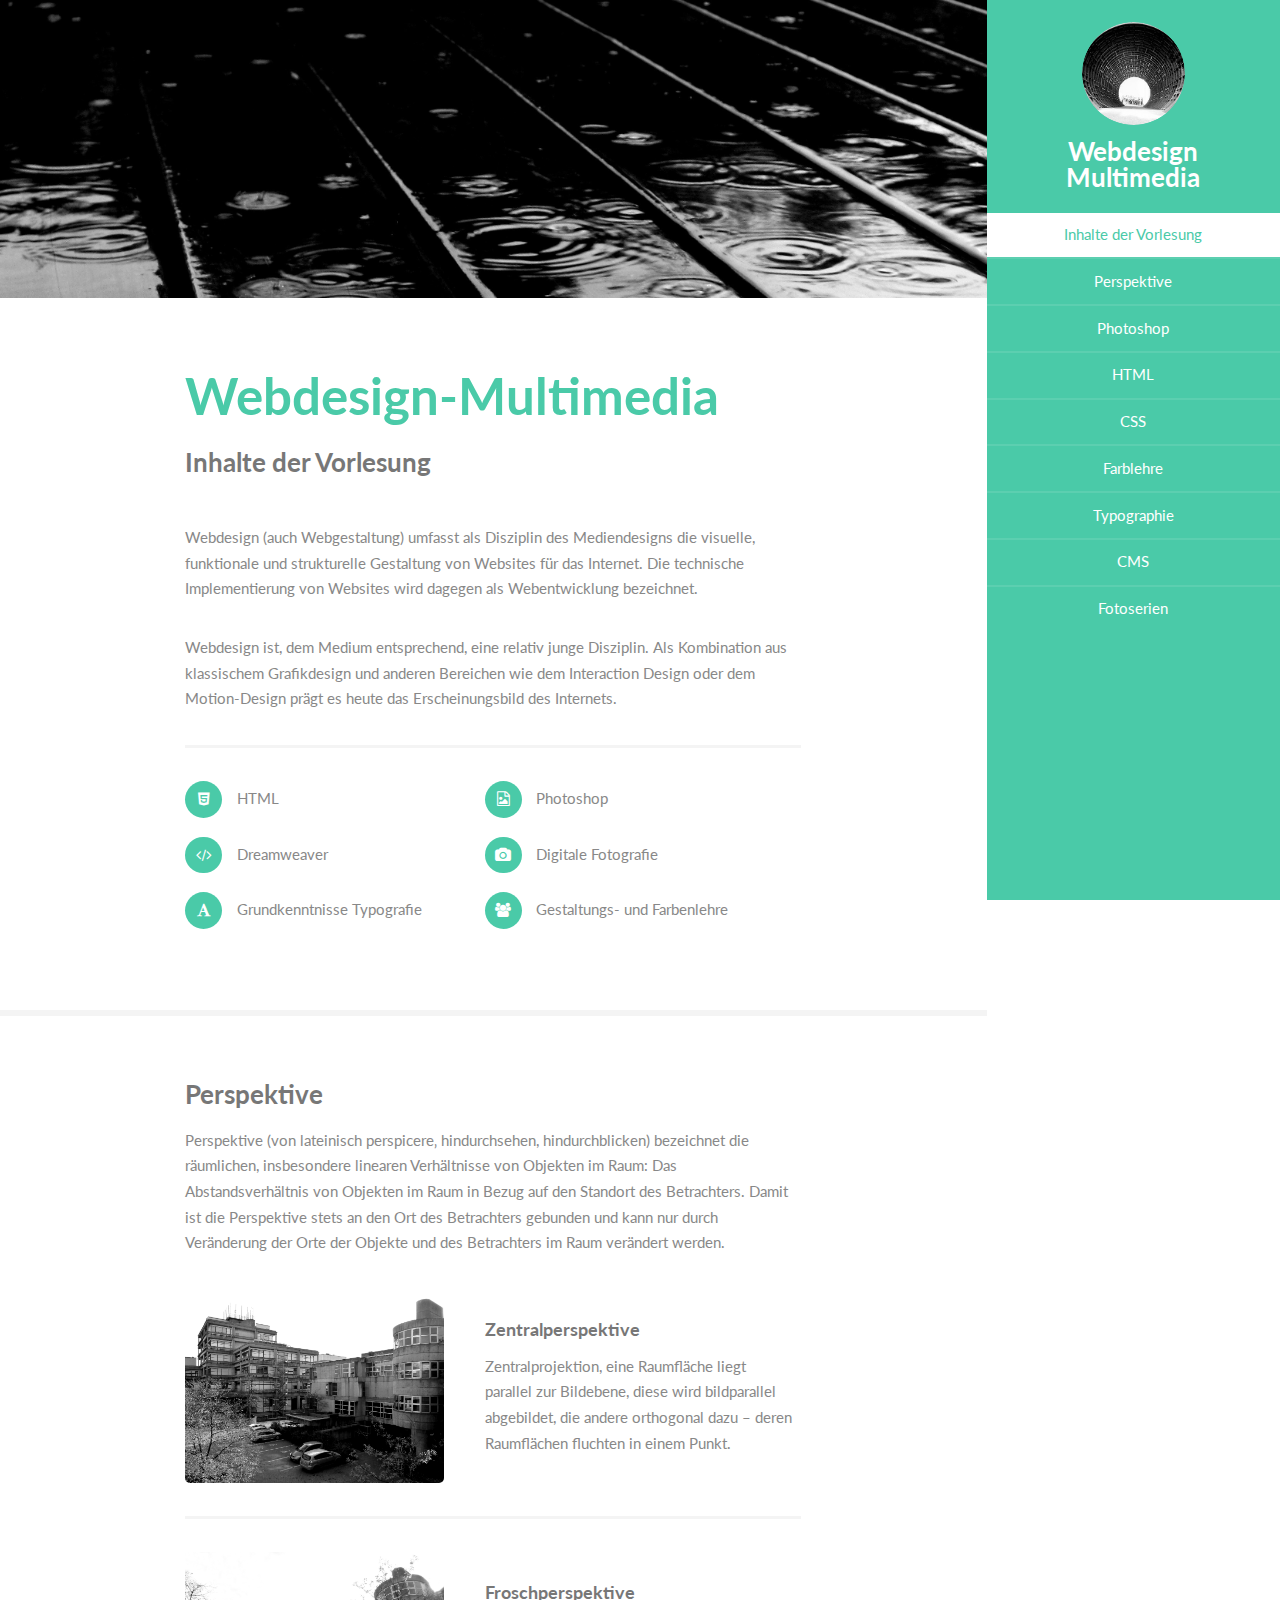
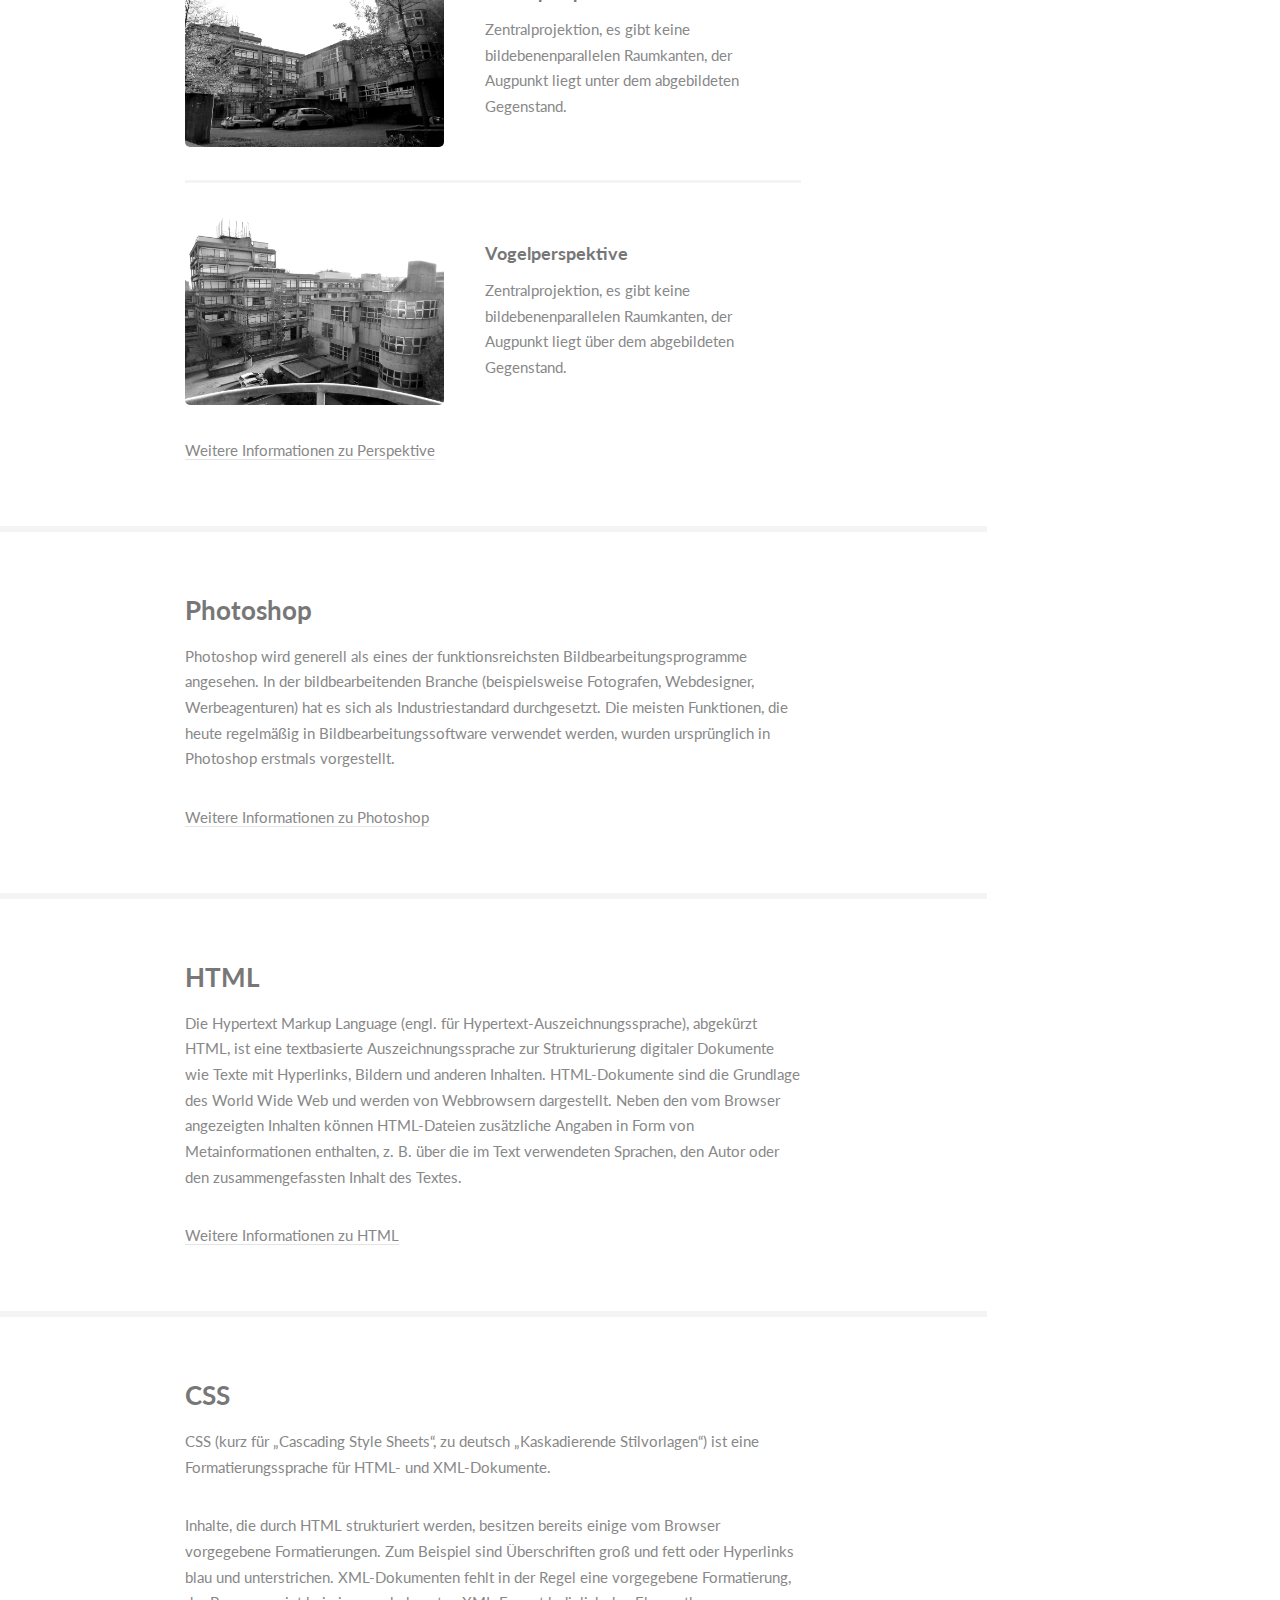
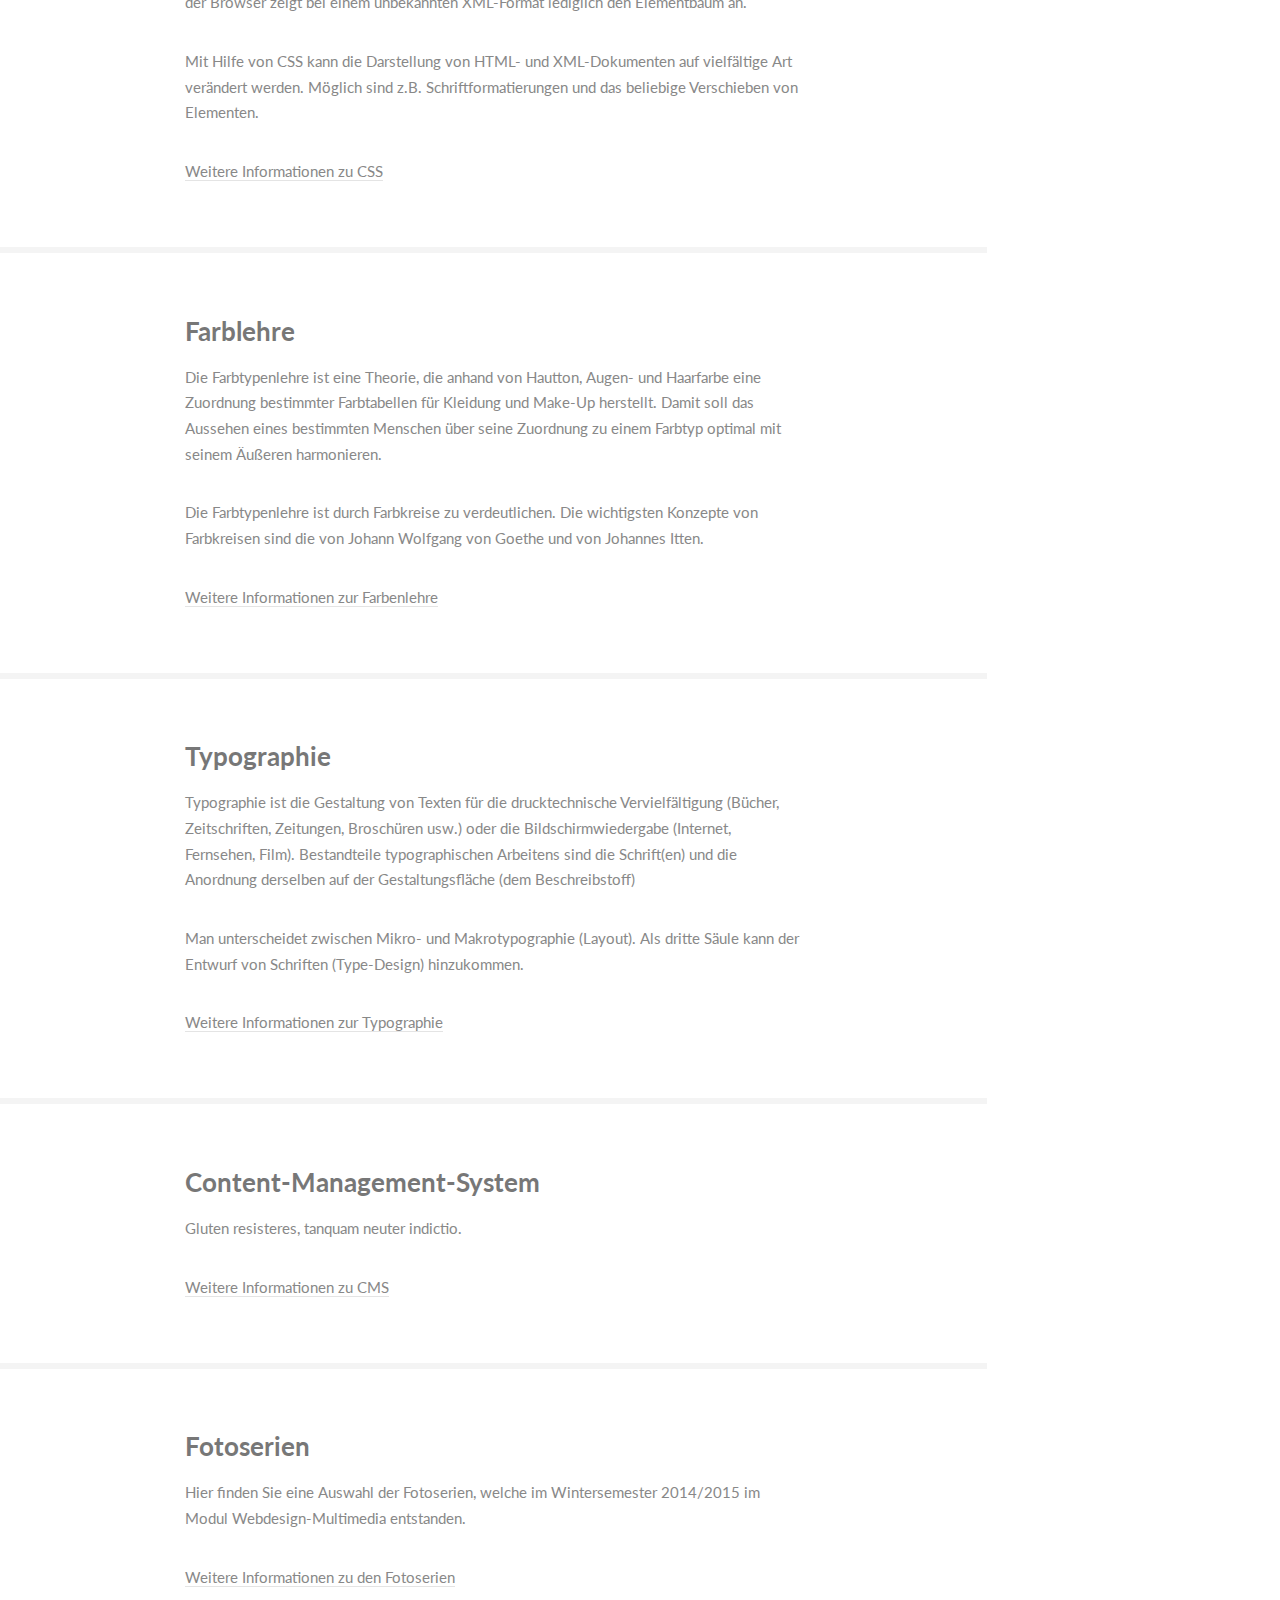
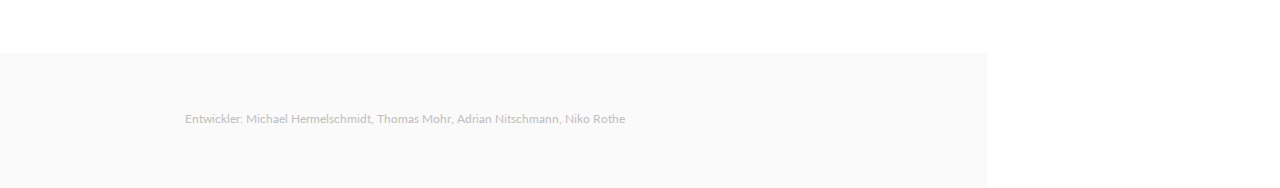
==== index.html @ 90d708e9 "Fixed banner height" ====
<!DOCTYPE HTML>
<html lang="de">
<head>
    <title>Webdesign-Multimedia</title>
    <link rel="shortcut icon" href="images/favicon.ico">

    <meta name="author" content="Thomas Mohr, Michael Hermel, Adrian Nitschmann, Niko Rothe">
    <meta charset="UTF-8">

    <script src="js/jquery-2.1.1.js"></script>
    <script src="js/jquery.poptrox.js"></script>
    <script src="js/jquery.scrollzer.js"></script>
    <script src="js/jquery.scrolly.js"></script>
    <script src="js/skel.js"></script>
    <script src="js/skel-layers.js"></script>
    <script src="js/init.js"></script>
    <script src="js/easteregg.js"></script>
    <script src="js/lightbox.js"></script>

    <noscript>
        <link rel="stylesheet" href="css/skel.css"/>
        <link rel="stylesheet" href="css/style.css"/>
        <link rel="stylesheet" href="css/style-xlarge.css"/>
    </noscript>

</head>

<body onload="">
<div id="wrapper">

    <!-- Header -->
    <section id="header" class="skel-layers-fixed">
        <header>
            <span class="image avatar">
                <img
                        src="images/avatar.jpg"
                        alt="avatar"
                        id="avatar"
                        onDblClick="easterEggMode()"/>
            </span>

            <h1 id="logo"><a href="#">Webdesign Multimedia</a></h1>
        </header>
        <nav id="nav">
            <ul>
                <li><a href="#one" class="active">Inhalte der Vorlesung</a></li>
                <li><a href="#two">Perspektive</a></li>
                <li><a href="#three">Photoshop</a></li>
                <!-- TODO merge HTML and CSS -->
                <li><a href="#four">HTML</a></li>
                <li><a href="#five">CSS</a></li>
                <li><a href="#six">Farblehre</a></li>
                <li><a href="#seven">Typographie</a></li>
                <li><a href="#eight">CMS</a></li>
                <li><a href="#nine">Fotoserien</a></li>
            </ul>
        </nav>
    </section>

    <!-- Main -->
    <div id="main">

        <!-- Inhalte der Vorlesung -->
        <section id="one">
            <div class="container">
                <header class="major">
                    <h2>Webdesign-Multimedia</h2>

                    <p>Inhalte der Vorlesung</p>
                </header>
                <div class="features">
                    <article>
                        <p>Webdesign (auch Webgestaltung) umfasst als Disziplin des Mediendesigns die visuelle,
                            funktionale und strukturelle Gestaltung von Websites für das Internet. Die technische
                            Implementierung von Websites wird dagegen als Webentwicklung bezeichnet. </p>

                        <p>Webdesign ist, dem Medium entsprechend, eine relativ junge Disziplin. Als Kombination aus
                            klassischem Grafikdesign und anderen Bereichen wie dem Interaction Design oder dem
                            Motion-Design prägt es heute das Erscheinungsbild des Internets. </p>
                    </article>
                    <article>
                        <ul class="feature-icons">
                            <li class="fa-html5">HTML</li>
                            <li class="fa-file-image-o">Photoshop</li>
                            <li class="fa-code">Dreamweaver</li>
                            <li class="fa-camera">Digitale Fotografie</li>
                            <li class="fa-font">Grundkenntnisse Typografie</li>
                            <li class="fa-users">Gestaltungs- und Farbenlehre</li>
                        </ul>
                    </article>
                </div>
            </div>
        </section>

        <!-- Perspektive -->
        <section id="two">
            <div class="container">
                <h3>Perspektive</h3>

                <p>Perspektive (von lateinisch perspicere‚ hindurchsehen, hindurchblicken) bezeichnet die räumlichen,
                    insbesondere linearen Verhältnisse von Objekten im Raum: Das Abstandsverhältnis von Objekten im Raum
                    in Bezug auf den Standort des Betrachters. Damit ist die Perspektive stets an den Ort des
                    Betrachters gebunden und kann nur durch Veränderung der Orte der Objekte und des Betrachters im Raum
                    verändert werden.</p>

                <div class="features">
                    <div id="gallery">
                        <article>
                            <a href="images/Perspektive/Zentralperspektive.JPG" class="image">
                                <img
                                        src="images/Perspektive/Zentralperspektive.JPG"
                                        onclick="lightbox()" alt="Zentralperspektive"
                                        title="Zentralperspektive"/>
                            </a>

                            <div class="inner">
                                <h4>Zentralperspektive</h4>

                                <p>Zentralprojektion, eine Raumfläche liegt parallel zur Bildebene, diese wird
                                    bildparallel abgebildet, die andere orthogonal dazu – deren Raumflächen fluchten in
                                    einem Punkt.</p>
                            </div>
                        </article>
                        <article>
                            <a href="images/Perspektive/Froschperspektive.JPG" class="image">
                                <img
                                        src="images/Perspektive/Froschperspektive.JPG"
                                        onclick="lightbox()"
                                        alt="Froschperspektive"
                                        title="Froschperspektive"/>
                            </a>

                            <div class="inner">
                                <h4>Froschperspektive</h4>

                                <p>Zentralprojektion, es gibt keine bildebenenparallelen Raumkanten, der Augpunkt liegt
                                    unter dem abgebildeten Gegenstand.</p>
                            </div>
                        </article>
                        <article>
                            <a href="images/Perspektive/Vogelperspektive.JPG" class="image">
                                <img
                                        src="images/Perspektive/Vogelperspektive.JPG"
                                        onclick="lightbox()"
                                        alt="Vogelperspektive"
                                        title="Vogelperspektive"/>
                            </a>

                            <div class="inner">
                                <h4>Vogelperspektive</h4>

                                <p>Zentralprojektion, es gibt keine bildebenenparallelen Raumkanten, der Augpunkt liegt
                                    über dem abgebildeten Gegenstand.</p>
                            </div>
                        </article>
                    </div>
                    <p><a href="perspektive.html">Weitere Informationen zu Perspektive</a></p>
                </div>
            </div>
        </section>

        <!-- Photoshop -->
        <section id="three">
            <div class="container">
                <div class="features">
                    <h3>Photoshop</h3>

                    <p>Photoshop wird generell als eines der funktionsreichsten Bildbearbeitungsprogramme angesehen. In
                        der bildbearbeitenden Branche (beispielsweise Fotografen, Webdesigner, Werbeagenturen) hat es
                        sich als Industriestandard durchgesetzt. Die meisten Funktionen, die heute regelmäßig in
                        Bildbearbeitungssoftware verwendet werden, wurden ursprünglich in Photoshop erstmals
                        vorgestellt. </p>

                    <p><a href="photoshop.html">Weitere Informationen zu Photoshop</a></p>
                </div>
            </div>
        </section>

        <!-- HTML -->
        <section id="four">
            <div class="container">
                <div class="features">
                    <h3>HTML</h3>

                    <p>Die Hypertext Markup Language (engl. für Hypertext-Auszeichnungssprache), abgekürzt HTML, ist
                        eine textbasierte Auszeichnungssprache zur Strukturierung digitaler Dokumente wie Texte mit
                        Hyperlinks, Bildern und anderen Inhalten. HTML-Dokumente sind die Grundlage des World Wide Web
                        und werden von Webbrowsern dargestellt. Neben den vom Browser angezeigten Inhalten können
                        HTML-Dateien zusätzliche Angaben in Form von Metainformationen enthalten, z. B. über die im Text
                        verwendeten Sprachen, den Autor oder den zusammengefassten Inhalt des Textes.</p>

                    <p><a href="html.html">Weitere Informationen zu HTML</a></p>
                </div>
            </div>
        </section>

        <!-- CSS -->
        <section id="five">
            <div class="container">
                <div class="features">
                    <h3>CSS</h3>

                    <p>CSS (kurz für „Cascading Style Sheets“, zu deutsch „Kaskadierende Stilvorlagen“) ist eine
                        Formatierungssprache für HTML- und XML-Dokumente.</p>

                    <p>Inhalte, die durch HTML strukturiert werden, besitzen bereits einige vom Browser vorgegebene
                        Formatierungen. Zum Beispiel sind Überschriften groß und fett oder Hyperlinks blau und
                        unterstrichen. XML-Dokumenten fehlt in der Regel eine vorgegebene Formatierung, der Browser
                        zeigt bei einem unbekannten XML-Format lediglich den Elementbaum an.</p>

                    <p>Mit Hilfe von CSS kann die Darstellung von HTML- und XML-Dokumenten auf vielfältige Art verändert
                        werden. Möglich sind z.B. Schriftformatierungen und das beliebige Verschieben von Elementen.</p>

                    <p><a href="css.html">Weitere Informationen zu CSS</a></p>
                </div>
            </div>
        </section>

        <!-- Farblehre -->
        <section id="six">
            <div class="container">
                <div class="features">
                    <h3>Farblehre</h3>

                    <p>Die Farbtypenlehre ist eine Theorie, die anhand von Hautton, Augen- und Haarfarbe eine Zuordnung
                        bestimmter Farbtabellen für Kleidung und Make-Up herstellt. Damit soll das Aussehen eines
                        bestimmten Menschen über seine Zuordnung zu einem Farbtyp optimal mit seinem Äußeren
                        harmonieren.</p>

                    <p>Die Farbtypenlehre ist durch Farbkreise zu verdeutlichen. Die wichtigsten Konzepte von
                        Farbkreisen sind die von Johann Wolfgang von Goethe und von Johannes Itten.</p>

                    <p><a href="farblehre.html">Weitere Informationen zur Farbenlehre</a></p>
                </div>
            </div>
        </section>

        <!-- Typographie -->
        <section id="seven">
            <div class="container">
                <div class="features">
                    <h3>Typographie</h3>

                    <p>Typographie ist die Gestaltung von Texten für die drucktechnische Vervielfältigung (Bücher,
                        Zeitschriften, Zeitungen, Broschüren usw.) oder die Bildschirmwiedergabe (Internet, Fernsehen,
                        Film). Bestandteile typographischen Arbeitens sind die Schrift(en) und die Anordnung derselben
                        auf der Gestaltungsfläche (dem Beschreibstoff)</p>

                    <p>Man unterscheidet zwischen Mikro- und Makrotypographie (Layout). Als dritte Säule kann der
                        Entwurf von Schriften (Type-Design) hinzukommen.</p>

                    <p><a href="typographie.html">Weitere Informationen zur Typographie</a></p>
                </div>
            </div>
        </section>

        <!-- CMS -->
        <section id="eight">
            <div class="container">
                <div class="features">
                    <h3>Content-Management-System</h3>

                    <p>Gluten resisteres, tanquam neuter indictio.</p>

                    <p><a href="cms.html">Weitere Informationen zu CMS</a></p>
                </div>
            </div>
        </section>

        <!-- Fotoserien -->
        <section id="nine">
            <div class="container">
                <div class="features">
                    <h3>Fotoserien</h3>

                    <p>Hier finden Sie eine Auswahl der Fotoserien, welche im Wintersemester 2014/2015 im Modul
                        Webdesign-Multimedia entstanden.</p>

                    <p><a href="fotoserien.html">Weitere Informationen zu den Fotoserien</a></p>
                </div>
            </div>
        </section>
    </div>
    
    <script>
        function setBannerHeight() {
            var header_height = $("header").outerHeight();

            $('head').append('<style>' +
            '#one:before{' +
            'height: '+header_height+'px;' +
            '}'+
            '</style>')
        }
        window.onload = setBannerHeight();
        window.onresize = setBannerHeight();
    </script>

    <!-- Footer -->
    <section id="footer">
        <div class="container">
            <ul class="copyright">
                <li>Entwickler: Michael Hermelschmidt, Thomas Mohr, Adrian Nitschmann, Niko Rothe</li>
            </ul>
        </div>
    </section>
</div>
<img id="mouseimage" src="images/EasterEgg/niko1.gif"/>
</body>
</html>
---- css/skel.css ----
/* Resets (http://meyerweb.com/eric/tools/css/reset/ | v2.0 | 20110126 | License: none (public domain)) */

	html,body,div,span,applet,object,iframe,h1,h2,h3,h4,h5,h6,p,blockquote,pre,a,abbr,acronym,address,big,cite,code,del,dfn,em,img,ins,kbd,q,s,samp,small,strike,strong,sub,sup,tt,var,b,u,i,center,dl,dt,dd,ol,ul,li,fieldset,form,label,legend,table,caption,tbody,tfoot,thead,tr,th,td,article,aside,canvas,details,embed,figure,figcaption,footer,header,hgroup,menu,nav,output,ruby,section,summary,time,mark,audio,video{margin:0;padding:0;border:0;font-size:100%;font:inherit;vertical-align:baseline;}article,aside,details,figcaption,figure,footer,header,hgroup,menu,nav,section{display:block;}body{line-height:1;}ol,ul{list-style:none;}blockquote,q{quotes:none;}blockquote:before,blockquote:after,q:before,q:after{content:'';content:none;}table{border-collapse:collapse;border-spacing:0;}body{-webkit-text-size-adjust:none}

/* Box Model */

	*, *:before, *:after {
		-moz-box-sizing: border-box;
		-webkit-box-sizing: border-box;
		box-sizing: border-box;
	}

/* Container */

	body {
		/* min-width: (containers) */
		min-width: 45em;
	}

	.container {
		margin-left: auto;
		margin-right: auto;
		
		/* width: (containers) */
		width: 45em;
	}

	/* Modifiers */

		/* 125% */
			.container.\31 25\25 {
				width: 100%;
				
				/* max-width: (containers * 1.25) */
				max-width: 56.25em;

				/* min-width: (containers) */
				min-width: 45em;
			}

		/* 75% */
			.container.\37 5\25 {
				
				/* width: (containers * 0.75) */
				width: 33.75em;

			}

		/* 50% */
			.container.\35 0\25 {
				
				/* width: (containers * 0.50) */
				width: 22.5em;

			}

		/* 25% */
			.container.\32 5\25 {
				
				/* width: (containers * 0.25) */
				width: 11.25em;

			}

/* Grid */

	.row {
		border-bottom: solid 1px transparent;
	}
	
	.row > * {
		float: left;
	}
	
	.row:after, .row:before {
		content: '';
		display: block;
		clear: both;
		height: 0;
	}
	
	.row.uniform > * > :first-child {
		margin-top: 0;
	}
	
	.row.uniform > * > :last-child {
		margin-bottom: 0;
	}

	/* Gutters */

		/* Normal */
		
			.row > * {
				/* padding: (gutters.horizontal) 0 0 (gutters.vertical) */
				padding: 0 0 0 2em;
			}

			.row {
				/* margin: -(gutters.horizontal) 0 0 -(gutters.vertical) */
				margin: 0 0 0 -2em;
			}
			
			.row.uniform > * {
				/* padding: (gutters.vertical) 0 0 (gutters.vertical) */
				padding: 2em 0 0 2em;
			}

			.row.uniform {
				/* margin: -(gutters.vertical) 0 0 -(gutters.vertical) */
				margin: -2em 0 0 -2em;
			}
			
		/* 200% */
		
			.row.\32 00\25 > * {
				/* padding: (gutters.horizontal) 0 0 (gutters.vertical) */
				padding: 0 0 0 4em;
			}

			.row.\32 00\25 {
				/* margin: -(gutters.horizontal) 0 0 -(gutters.vertical) */
				margin: 0 0 0 -4em;
			}

			.row.uniform.\32 00\25 > * {
				/* padding: (gutters.vertical) 0 0 (gutters.vertical) */
				padding: 4em 0 0 4em;
			}

			.row.uniform.\32 00\25 {
				/* margin: -(gutters.vertical) 0 0 -(gutters.vertical) */
				margin: -4em 0 0 -4em;
			}

		/* 150% */
		
			.row.\31 50\25 > * {
				/* padding: (gutters.horizontal) 0 0 (gutters.vertical) */
				padding: 0 0 0 1.5em;
			}

			.row.\31 50\25 {
				/* margin: -(gutters.horizontal) 0 0 -(gutters.vertical) */
				margin: 0 0 0 -1.5em;
			}

			.row.uniform.\31 50\25 > * {
				/* padding: (gutters.vertical) 0 0 (gutters.vertical) */
				padding: 1.5em 0 0 1.5em;
			}

			.row.uniform.\31 50\25 {
				/* margin: -(gutters.vertical) 0 0 -(gutters.vertical) */
				margin: -1.5em 0 0 -1.5em;
			}

		/* 50% */
		
			.row.\35 0\25 > * {
				/* padding: (gutters.horizontal) 0 0 (gutters.vertical) */
				padding: 0 0 0 1em;
			}

			.row.\35 0\25 {
				/* margin: -(gutters.horizontal) 0 0 -(gutters.vertical) */
				margin: 0 0 0 -1em;
			}

			.row.uniform.\35 0\25 > * {
				/* padding: (gutters.vertical) 0 0 (gutters.vertical) */
				padding: 1em 0 0 1em;
			}

			.row.uniform.\35 0\25 {
				/* margin: -(gutters.vertical) 0 0 -(gutters.vertical) */
				margin: -1em 0 0 -1em;
			}

		/* 25% */
		
			.row.\32 5\25 > * {
				/* padding: (gutters.horizontal) 0 0 (gutters.vertical) */
				padding: 0 0 0 0.5em;
			}

			.row.\32 5\25 {
				/* margin: -(gutters.horizontal) 0 0 -(gutters.vertical) */
				margin: 0 0 0 -0.5em;
			}

			.row.uniform.\32 5\25 > * {
				/* padding: (gutters.vertical) 0 0 (gutters.vertical) */
				padding: 0.5em 0 0 0.5em;
			}

			.row.uniform.\32 5\25 {
				/* margin: -(gutters.vertical) 0 0 -(gutters.vertical) */
				margin: -0.5em 0 0 -0.5em;
			}

		/* 0% */
		
			.row.\30 \25 > * {
				/* padding: (gutters.horizontal) 0 0 (gutters.vertical) */
				padding: 0;
			}

			.row.\30 \25 {
				/* margin: -(gutters.horizontal) 0 0 -(gutters.vertical) */
				margin: 0;
			}

	/* Cells */

		.\31 2u, .\31 2u\24, .\31 2u\28 1\29, .\31 2u\24\28 1\29 { width: 100%; clear: none; }
		.\31 1u, .\31 1u\24, .\31 1u\28 1\29, .\31 1u\24\28 1\29 { width: 91.6666666667%; clear: none; }
		.\31 0u, .\31 0u\24, .\31 0u\28 1\29, .\31 0u\24\28 1\29 { width: 83.3333333333%; clear: none; }
		.\39 u, .\39 u\24, .\39 u\28 1\29, .\39 u\24\28 1\29 { width: 75%; clear: none; }
		.\38 u, .\38 u\24, .\38 u\28 1\29, .\38 u\24\28 1\29 { width: 66.6666666667%; clear: none; }
		.\37 u, .\37 u\24, .\37 u\28 1\29, .\37 u\24\28 1\29 { width: 58.3333333333%; clear: none; }
		.\36 u, .\36 u\24, .\36 u\28 1\29, .\36 u\24\28 1\29 { width: 50%; clear: none; }
		.\35 u, .\35 u\24, .\35 u\28 1\29, .\35 u\24\28 1\29 { width: 41.6666666667%; clear: none; }
		.\34 u, .\34 u\24, .\34 u\28 1\29, .\34 u\24\28 1\29 { width: 33.3333333333%; clear: none; }
		.\33 u, .\33 u\24, .\33 u\28 1\29, .\33 u\24\28 1\29 { width: 25%; clear: none; }
		.\32 u, .\32 u\24, .\32 u\28 1\29, .\32 u\24\28 1\29 { width: 16.6666666667%; clear: none; }
		.\31 u, .\31 u\24, .\31 u\28 1\29, .\31 u\24\28 1\29 { width: 8.3333333333%; clear: none; }

		.\31 2u\24 + *, .\31 2u\24\28 1\29 + *,
		.\31 1u\24 + *, .\31 1u\24\28 1\29 + *,
		.\31 0u\24 + *, .\31 0u\24\28 1\29 + *,
		.\39 u\24 + *, .\39 u\24\28 1\29 + *,
		.\38 u\24 + *, .\38 u\24\28 1\29 + *,
		.\37 u\24 + *, .\37 u\24\28 1\29 + *,
		.\36 u\24 + *, .\36 u\24\28 1\29 + *,
		.\35 u\24 + *, .\35 u\24\28 1\29 + *,
		.\34 u\24 + *, .\34 u\24\28 1\29 + *,
		.\33 u\24 + *, .\33 u\24\28 1\29 + *,
		.\32 u\24 + *, .\32 u\24\28 1\29 + *,
		.\31 u\24  + *,  .\31 u\24\28 1\29 + * {
			clear: left;
		}
			
		.\-11u { margin-left: 91.6666666667% }
		.\-10u { margin-left: 83.3333333333% }
		.\-9u { margin-left: 75% }
		.\-8u { margin-left: 66.6666666667% }
		.\-7u { margin-left: 58.3333333333% }
		.\-6u { margin-left: 50% }
		.\-5u { margin-left: 41.6666666667% }
		.\-4u { margin-left: 33.3333333333% }
		.\-3u { margin-left: 25% }
		.\-2u { margin-left: 16.6666666667% }
		.\-1u { margin-left: 8.3333333333% }
---- css/style.css ----
@charset "UTF-8";
@import url(font-awesome.min.css);
@import url("http://fonts.googleapis.com/css?family=Lato:400,400italic,700,700italic|Source+Code+Pro:400");

/*
	Read Only by HTML5 UP
	html5up.net | @n33co
	Free for personal and commercial use under the CCA 3.0 license (html5up.net/license)
*/

/* Basic */

body {
    background: #fff;
}

body, input, select, textarea {
    color: #888;
    font-family: "Lato", sans-serif;
    font-size: 15pt;
    font-weight: 400;
    line-height: 1.75em;
}

a {
    -moz-transition: color 0.2s ease-in-out, border-color 0.2s ease-in-out;
    -webkit-transition: color 0.2s ease-in-out, border-color 0.2s ease-in-out;
    -o-transition: color 0.2s ease-in-out, border-color 0.2s ease-in-out;
    -ms-transition: color 0.2s ease-in-out, border-color 0.2s ease-in-out;
    transition: color 0.2s ease-in-out, border-color 0.2s ease-in-out;
    border-bottom: solid 1px #e4e4e4;
    color: inherit;
    text-decoration: none;
}

a:hover {
    border-bottom-color: transparent;
    color: #4acaa8 !important;
}

strong, b {
    color: #777;
    font-weight: 700;
}

em, i {
    font-style: italic;
}

p {
    margin: 0 0 2.25em 0;
}

h1, h2, h3, h4, h5, h6 {
    color: #777;
    font-weight: 700;
    line-height: 1em;
    margin: 0 0 0.5625em 0;
}

h1 a, h2 a, h3 a, h4 a, h5 a, h6 a {
    border: 0;
    color: inherit;
    text-decoration: none;
}

h2 {
    font-size: 2em;
    line-height: 1.5em;
}

h3 {
    font-size: 1.75em;
    line-height: 1.5em;
}

h4 {
    font-size: 1.25em;
    line-height: 1.5em;
}

h5 {
    font-size: 0.9em;
    line-height: 1.5em;
}

h6 {
    font-size: 0.7em;
    line-height: 1.5em;
}

sub {
    font-size: 0.8em;
    position: relative;
    top: 0.5em;
}

sup {
    font-size: 0.8em;
    position: relative;
    top: -0.5em;
}

hr {
    border: 0;
    border-bottom: solid 2px #f4f4f4;
    margin: 2.25em 0;
}

hr.major {
    margin: 3.375em 0;
}

blockquote {
    border-left: solid 8px #e4e4e4;
    font-style: italic;
    margin: 0 0 2.25em 0;
    padding: 0.5em 0 0.5em 2em;
}

code {
    background: #555;
    border-radius: 5px;
    color: #fff;
    font-family: "Source Code Pro", monospace;
    font-size: 0.9em;
    margin: 0 0.25em;
    padding: 0.25em 0.65em;
}

pre {
    font-family: "Source Code Pro", monospace;
    font-size: 0.9em;
    margin: 0 0 2.25em 0;
}

pre code {
    -webkit-overflow-scrolling: touch;
    display: block;
    line-height: 1.5em;
    overflow-x: auto;
    padding: 1em 1.5em;
}

.align-left {
    text-align: left;
}

.align-center {
    text-align: center;
}

.align-right {
    text-align: right;
}

/* Section/Article */

section.special, article.special {
    text-align: center;
}

header p {
    color: #aaa;
    position: relative;
    margin: 0 0 1.6875em 0;
}

header h2 + p {
    font-size: 1.25em;
    margin-top: -0.5em;
    line-height: 1.5em;
}

header h3 + p {
    font-size: 1.1em;
    margin-top: -0.35em;
    line-height: 1.5em;
}

header h4 + p,
header h5 + p,
header h6 + p {
    font-size: 0.9em;
    margin-top: -0.25em;
    line-height: 1.5em;
}

header.major h2 {
    color: #4acaa8;
    font-size: 3.5em;
}

header.major h2 + p {
    color: #777;
    font-size: 1.75em;
    font-weight: 700;
    margin-top: -0.75em;
}

/* TODO delete? */
/* Form */

form {
    margin: 0 0 2.25em 0;
}

label {
    color: #777;
    display: block;
    font-size: 0.9em;
    font-weight: 700;
    margin: 0 0 1.125em 0;
}

input::-moz-focus-inner {
    border: 0;
    padding: 0;
}

input[type="text"],
input[type="password"],
input[type="email"],
select,
textarea {
    -moz-appearance: none;
    -webkit-appearance: none;
    -o-appearance: none;
    -ms-appearance: none;
    appearance: none;
    border-radius: 5px;
    color: inherit;
    display: block;
    outline: 0;
    padding: 0 1em;
    text-decoration: none;
    width: 100%;
}

input[type="text"]:invalid,
input[type="password"]:invalid,
input[type="email"]:invalid,
select:invalid,
textarea:invalid {
    box-shadow: none;
}

input[type="text"]:focus,
input[type="password"]:focus,
input[type="email"]:focus,
select:focus,
textarea:focus {
    border-color: #4acaa8;
}

.select-wrapper {
    text-decoration: none;
    display: block;
    position: relative;
}

.select-wrapper:before {
    content: '\f078';
    -moz-osx-font-smoothing: grayscale;
    -webkit-font-smoothing: antialiased;
    font-family: FontAwesome, sans-serif;
    font-style: normal;
    font-weight: normal;
    text-transform: none !important;
}

.select-wrapper:before {
    color: #e4e4e4;
    display: block;
    height: 2.75em;
    line-height: 2.75em;
    pointer-events: none;
    position: absolute;
    right: 0;
    text-align: center;
    top: 0;
    width: 2.75em;
}

.select-wrapper select::-ms-expand {
    display: none;
}

input[type="text"],
input[type="password"],
input[type="email"],
select {
    height: 2.75em;
}

textarea {
    padding: 0.75em 1em;
}

input[type="checkbox"],
input[type="radio"] {
    -moz-appearance: none;
    -webkit-appearance: none;
    -o-appearance: none;
    -ms-appearance: none;
    appearance: none;
    display: block;
    float: left;
    margin-right: -2em;
    opacity: 0;
    width: 1em;
    z-index: -1;
}

input[type="checkbox"] + label,
input[type="radio"] + label {
    text-decoration: none;
    color: #888;
    cursor: pointer;
    display: inline-block;
    font-size: 1em;
    font-weight: 400;
    padding-left: 2.4em;
    padding-right: 0.75em;
    position: relative;
}

input[type="checkbox"] + label:before,
input[type="radio"] + label:before {
    -moz-osx-font-smoothing: grayscale;
    -webkit-font-smoothing: antialiased;
    font-family: FontAwesome, sans-serif;
    font-style: normal;
    font-weight: normal;
    text-transform: none !important;
}

input[type="checkbox"] + label:before,
input[type="radio"] + label:before {
    background: #fafafa;
    border-radius: 5px;
    border: solid 2px #e4e4e4;
    content: '';
    display: inline-block;
    height: 1.65em;
    left: 0;
    line-height: 1.58125em;
    position: absolute;
    text-align: center;
    top: 0;
    width: 1.65em;
}

input[type="checkbox"]:checked + label:before,
input[type="radio"]:checked + label:before {
    background: #989898;
    border-color: #989898;
    color: #ffffff;
    content: '\f00c';
}

input[type="checkbox"]:focus + label:before,
input[type="radio"]:focus + label:before {
    border-color: #4acaa8;
}

input[type="checkbox"] + label:before {
    border-radius: 5px;
}

input[type="radio"] + label:before {
    border-radius: 100%;
}

::-webkit-input-placeholder {
    color: #aaa !important;
    font-style: italic;
    opacity: 1.0;
}

:-moz-placeholder {
    color: #aaa !important;
    font-style: italic;
    opacity: 1.0;
}

::-moz-placeholder {
    color: #aaa !important;
    font-style: italic;
    opacity: 1.0;
}

:-ms-input-placeholder {
    color: #aaa !important;
    font-style: italic;
    opacity: 1.0;
}

.formerize-placeholder {
    color: #aaa !important;
    font-style: italic;
    opacity: 1.0;
}

/* Box */

.box {
    border-radius: 5px;
    border: solid 2px #e4e4e4;
    margin-bottom: 2.25em;
    padding: 1.5em;
}

.box > :last-child,
.box > :last-child > :last-child,
.box > :last-child > :last-child > :last-child {
    margin-bottom: 0;
}

.box.alt {
    border: 0;
    border-radius: 0;
    padding: 0;
}

/* Icon */

.icon {
    text-decoration: none;
    border-bottom: none;
    position: relative;
}

.icon:before {
    -moz-osx-font-smoothing: grayscale;
    -webkit-font-smoothing: antialiased;
    font-family: FontAwesome, sans-serif;
    font-style: normal;
    font-weight: normal;
    text-transform: none !important;
}

.icon > .label {
    display: none;
}

/* Image */

.image {
    border-radius: 5px;
    border: 0;
    display: inline-block;
    position: relative;
}

.image img {
    border-radius: 5px;
    display: block;
}

.image.left {
    float: left;
    margin: 0 2.5em 2em 0;
    top: 0.25em;
}

.image.right {
    float: right;
    margin: 0 0 2em 2.5em;
    top: 0.25em;
}

.image.fit {
    display: block;
    margin: 0 0 2.25em 0;
    width: 100%;
}

.image.fit img {
    display: block;
    width: 100%;
}

.image.avatar {
    border-radius: 100%;
    overflow: hidden;
}

.image.avatar img {
    border-radius: 100%;
    display: block;
    width: 100%;
}

#mouseimage {
    position: absolute;
    display: none;
    z-index: 10;
}

/* List */

ol {
    list-style: decimal;
    margin: 0 0 2.25em 0;
    padding-left: 1.25em;
}

ol li {
    padding-left: 0.25em;
}

ul {
    list-style: disc;
    margin: 0 0 2.25em 0;
    padding-left: 1em;
}

ul li {
    padding-left: 0.5em;
}

ul.alt {
    list-style: none;
    padding-left: 0;
}

ul.alt li {
    border-top: solid 2px #f4f4f4;
    padding: 0.5em 0;
}

ul.alt li:first-child {
    border-top: 0;
    padding-top: 0;
}

ul.feature-icons {
    list-style: none;
    padding-left: 0;
}

ul.feature-icons li {
    text-decoration: none;
    display: inline-block;
    margin: 0 0 1.6875em 0;
    padding: 0.35em 0 0 3.5em;
    position: relative;
    width: 48%;
}

ul.feature-icons li:before {
    -moz-osx-font-smoothing: grayscale;
    -webkit-font-smoothing: antialiased;
    font-family: FontAwesome, sans-serif;
    font-style: normal;
    font-weight: normal;
    text-transform: none !important;
}

ul.feature-icons li:before {
    background: #4acaa8;
    border-radius: 100%;
    color: #ffffff;
    display: block;
    height: 2.5em;
    left: 0;
    line-height: 2.5em;
    position: absolute;
    text-align: center;
    top: 0;
    width: 2.5em;
}

ul.icons {
    cursor: default;
    list-style: none;
    padding-left: 0;
}

ul.icons li {
    display: inline-block;
    padding: 0 1em 0 0;
}

ul.icons li:last-child {
    padding-right: 0 !important;
}

ul.icons li .icon:before {
    font-size: 1.25em;
}

ul.actions {
    cursor: default;
    list-style: none;
    padding-left: 0;
}

ul.actions li {
    display: inline-block;
    padding: 0 1.125em 0 0;
    vertical-align: middle;
}

ul.actions li:last-child {
    padding-right: 0;
}

ul.actions.small li {
    padding: 0 0.5625em 0 0;
}

ul.actions.vertical li {
    display: block;
    padding: 1.125em 0 0 0;
}

ul.actions.vertical li:first-child {
    padding-top: 0;
}

ul.actions.vertical li > * {
    margin-bottom: 0;
}

ul.actions.vertical.small li {
    padding: 0.5625em 0 0 0;
}

ul.actions.vertical.small li:first-child {
    padding-top: 0;
}

ul.actions.fit {
    display: table;
    margin-left: -1.125em;
    padding: 0;
    table-layout: fixed;
    width: calc(100% + 1.125em);
}

ul.actions.fit li {
    display: table-cell;
    padding: 0 0 0 1.125em;
}

ul.actions.fit li > * {
    margin-bottom: 0;
}

ul.actions.fit.small {
    margin-left: -0.5625em;
    width: calc(100% + 0.5625em);
}

ul.actions.fit.small li {
    padding: 0 0 0 0.5625em;
}

dl {
    margin: 0 0 2.25em 0;
}

/* Table */

.table-wrapper {
    -webkit-overflow-scrolling: touch;
    overflow-x: auto;
}

table {
    margin: 0 0 2.25em 0;
    width: 100%;
}

table tbody tr {
    border: solid 2px #f4f4f4;
    border-left: 0;
    border-right: 0;
}

table tbody tr:nth-child(2n + 1) {
    background-color: #fafafa;
}

table td {
    padding: 0.75em 0.75em;
}

table th {
    color: #777;
    font-size: 0.9em;
    font-weight: 700;
    padding: 0 0.75em 0.75em 0.75em;
    text-align: left;
}

table thead {
    border-bottom: solid 4px #e4e4e4;
}

table tfoot {
    border-top: solid 4px #e4e4e4;
}

table.alt {
    border-collapse: separate;
}

table.alt tbody tr td {
    border: solid 2px #e4e4e4;
    border-left-width: 0;
    border-top-width: 0;
}

table.alt tbody tr td:first-child {
    border-left-width: 2px;
}

table.alt tbody tr:first-child td {
    border-top-width: 2px;
}

table.alt thead {
    border-bottom: 0;
}

table.alt tfoot {
    border-top: 0;
}

/* Button */

input[type="submit"],
input[type="reset"],
input[type="button"],
.button {
    -moz-appearance: none;
    -webkit-appearance: none;
    -o-appearance: none;
    -ms-appearance: none;
    appearance: none;
    -moz-transition: background-color 0.2s ease-in-out, color 0.2s ease-in-out;
    -webkit-transition: background-color 0.2s ease-in-out, color 0.2s ease-in-out;
    -o-transition: background-color 0.2s ease-in-out, color 0.2s ease-in-out;
    -ms-transition: background-color 0.2s ease-in-out, color 0.2s ease-in-out;
    transition: background-color 0.2s ease-in-out, color 0.2s ease-in-out;
    background-color: #989898;
    border-radius: 5px;
    border: 0;
    color: #ffffff !important;
    cursor: pointer;
    display: inline-block;
    font-weight: 700;
    height: 2.75em;
    line-height: 2.75em;
    padding: 0 1.5em;
    text-align: center;
    text-decoration: none;
    white-space: nowrap;
}

input[type="submit"]:hover,
input[type="reset"]:hover,
input[type="button"]:hover,
.button:hover {
    background-color: #a5a5a5;
    color: #ffffff !important;
}

input[type="submit"]:active,
input[type="reset"]:active,
input[type="button"]:active,
.button:active {
    background-color: #8b8b8b;
}

input[type="submit"].icon,
input[type="reset"].icon,
input[type="button"].icon,
.button.icon {
    padding-left: 1.35em;
}

input[type="submit"].icon:before,
input[type="reset"].icon:before,
input[type="button"].icon:before,
.button.icon:before {
    margin-right: 0.5em;
}

input[type="submit"].fit,
input[type="reset"].fit,
input[type="button"].fit,
.button.fit {
    display: block;
    margin: 0 0 1.125em 0;
    width: 100%;
}

input[type="submit"].small,
input[type="reset"].small,
input[type="button"].small,
.button.small {
    font-size: 0.8em;
}

input[type="submit"].big,
input[type="reset"].big,
input[type="button"].big,
.button.big {
    font-size: 1.35em;
}

input[type="submit"].alt,
input[type="reset"].alt,
input[type="button"].alt,
.button.alt {
    background-color: transparent;
    box-shadow: inset 0 0 0 2px #e4e4e4;
    color: #777 !important;
}

input[type="submit"].alt:hover,
input[type="reset"].alt:hover,
input[type="button"].alt:hover,
.button.alt:hover {
    background-color: #f4f4f4;
    color: #777 !important;
}

input[type="submit"].alt:active,
input[type="reset"].alt:active,
input[type="button"].alt:active,
.button.alt:active {
    background-color: #eaeaea;
}

input[type="submit"].alt.icon:before,
input[type="reset"].alt.icon:before,
input[type="button"].alt.icon:before,
.button.alt.icon:before {
    color: #aaa;
}

input[type="submit"].special,
input[type="reset"].special,
input[type="button"].special,
.button.special {
    background-color: #4acaa8;
    color: #ffffff !important;
}

input[type="submit"].special:hover,
input[type="reset"].special:hover,
input[type="button"].special:hover,
.button.special:hover {
    background-color: #5ed0b1;
}

input[type="submit"].special:active,
input[type="reset"].special:active,
input[type="button"].special:active,
.button.special:active {
    background-color: #39c29d;
}

input[type="submit"].disabled, input[type="submit"]:disabled,
input[type="reset"].disabled,
input[type="reset"]:disabled,
input[type="button"].disabled,
input[type="button"]:disabled,
.button.disabled,
.button:disabled {
    background-color: #888 !important;
    box-shadow: inset 0 -0.15em 0 0 rgba(0, 0, 0, 0.15);
    color: #fff !important;
    cursor: default;
    opacity: 0.25;
}

/* Features */

.features article {
    border-top: solid 3px #f4f4f4;
    margin-bottom: 2.25em;
    padding-top: 2.25em;
}

.features article:first-child {
    border-top: 0;
    padding-top: 0;
}

.features article .image {
    display: inline-block;
    padding-right: 2.5em;
    vertical-align: middle;
    width: 48%;
}

.features article .image img {
    display: block;
    width: 100%;
}

.features article .inner {
    display: inline-block;
    vertical-align: middle;
    width: 50%;
}

.features article .inner > :last-child {
    margin-bottom: 0;
}

/* Header */

#header {
    background: #4acaa8;
    color: #d1f1e9;
    height: 100%;
    position: fixed;
    text-align: center;
    top: 0;
    width: 23em;
    right: 0;
    overflow: auto;
}

#header h1, #header h2, #header h3, #header h4, #header h5, #header h6 {
    color: #ffffff;
}

#header h1 a, #header h2 a, #header h3 a, #header h4 a, #header h5 a, #header h6 a {
    color: #ffffff;
}

#header header p {
    color: #b6e9dc;
}

#header a {
    color: #d1f1e9;
}

#header a:hover {
    color: #ffffff !important;
}

#header > header {
    padding: 2em;
}

#header > header .avatar {
    display: block;
    margin: 0 auto 1em auto;
    width: 7em;
}

#header > header h1 {
    font-size: 1.75em;
    margin: 0;
}

#header > header p {
    color: #d1f1e9;
    font-style: italic;
    margin: 1em 0 0 0;
}

#header > footer {
    bottom: 0;
    left: 0;
    padding: 2em;
    position: absolute;
    width: 100%;
}

#header > footer .icons {
    margin: 0;
}

#header > footer .icons li a {
    color: #b6e9dc;
}

#header > nav ul {
    list-style: none;
    margin: 0;
    padding: 0;
}

#header > nav ul li {
    border-top: solid 2px #5ccfb0;
    display: block;
    padding: 0;
}

#header > nav ul li a {
    -moz-transition: none;
    -webkit-transition: none;
    -o-transition: none;
    -ms-transition: none;
    transition: none;
    border: 0;
    color: #ffffff !important;
    display: block;
    padding: 0.65em 0;
    text-decoration: none;
}

#header > nav ul li a.active {
    background: #fff;
    color: #4acaa8 !important;
}

#header > nav ul li a:hover {
    /* TODO change hover effect */
    background: rgba(85, 85, 85, 0.25);
    color: #e0e0e0 !important;
}

#header > nav ul li:first-child {
    border-top: 0;
}

/* Wrapper */

#wrapper {
    background: #fff;
    padding-right: 23em;
}

/* Main */

#main > section {
    border-top: solid 6px #f4f4f4;
}

#main > section > .container {
    padding: 6em 0 4em 0;
}

#main > section:first-child {
    border-top: 0;
}

/* One */
#one {
    background: url(../images/banner.jpg) no-repeat 10000px 10000px;
}

#one:before {

    background: no-repeat top right;
    background-image: inherit;
    background-size: cover;
    content: '';
    display: block;
    height: 16em;
    max-height: inherit;
    max-width: inherit;
    overflow: auto;
    width: 100%;
}

/* Footer */

#footer {
    background: #fafafa;
    border-top: 0;
    color: #c0c0c0;
    overflow: hidden;
    padding: 4em 0 2em 0;
}

#footer .copyright {
    line-height: 1em;
    list-style: none;
    padding: 0;
}

#footer .copyright li {
    border-left: solid 1px #d4d4d4;
    display: inline-block;
    font-size: 0.8em;
    margin-left: 1em;
    padding-left: 1em;
}

#footer .copyright li:first-child {
    border-left: 0;
    margin-left: 0;
    padding-left: 0;
}

#footer .copyright li a {
    color: inherit;
}
---- css/style-xlarge.css ----
/*
	Read Only by HTML5 UP
	html5up.net | @n33co
	Free for personal and commercial use under the CCA 3.0 license (html5up.net/license)
*/

/* Basic */

	body, input, select, textarea {
		font-size: 13pt;
	}

/* Header */

	#header {
		width: 21em;
	}

		#header > header {
			padding: 1.5em;
		}

		#header > footer {
			padding: 1.5em;
		}

/* Wrapper */

	#wrapper {
		padding-right: 21em;
	}

/* Main */

	#main > section > .container {
		padding: 4em 0 2em 0;
	}
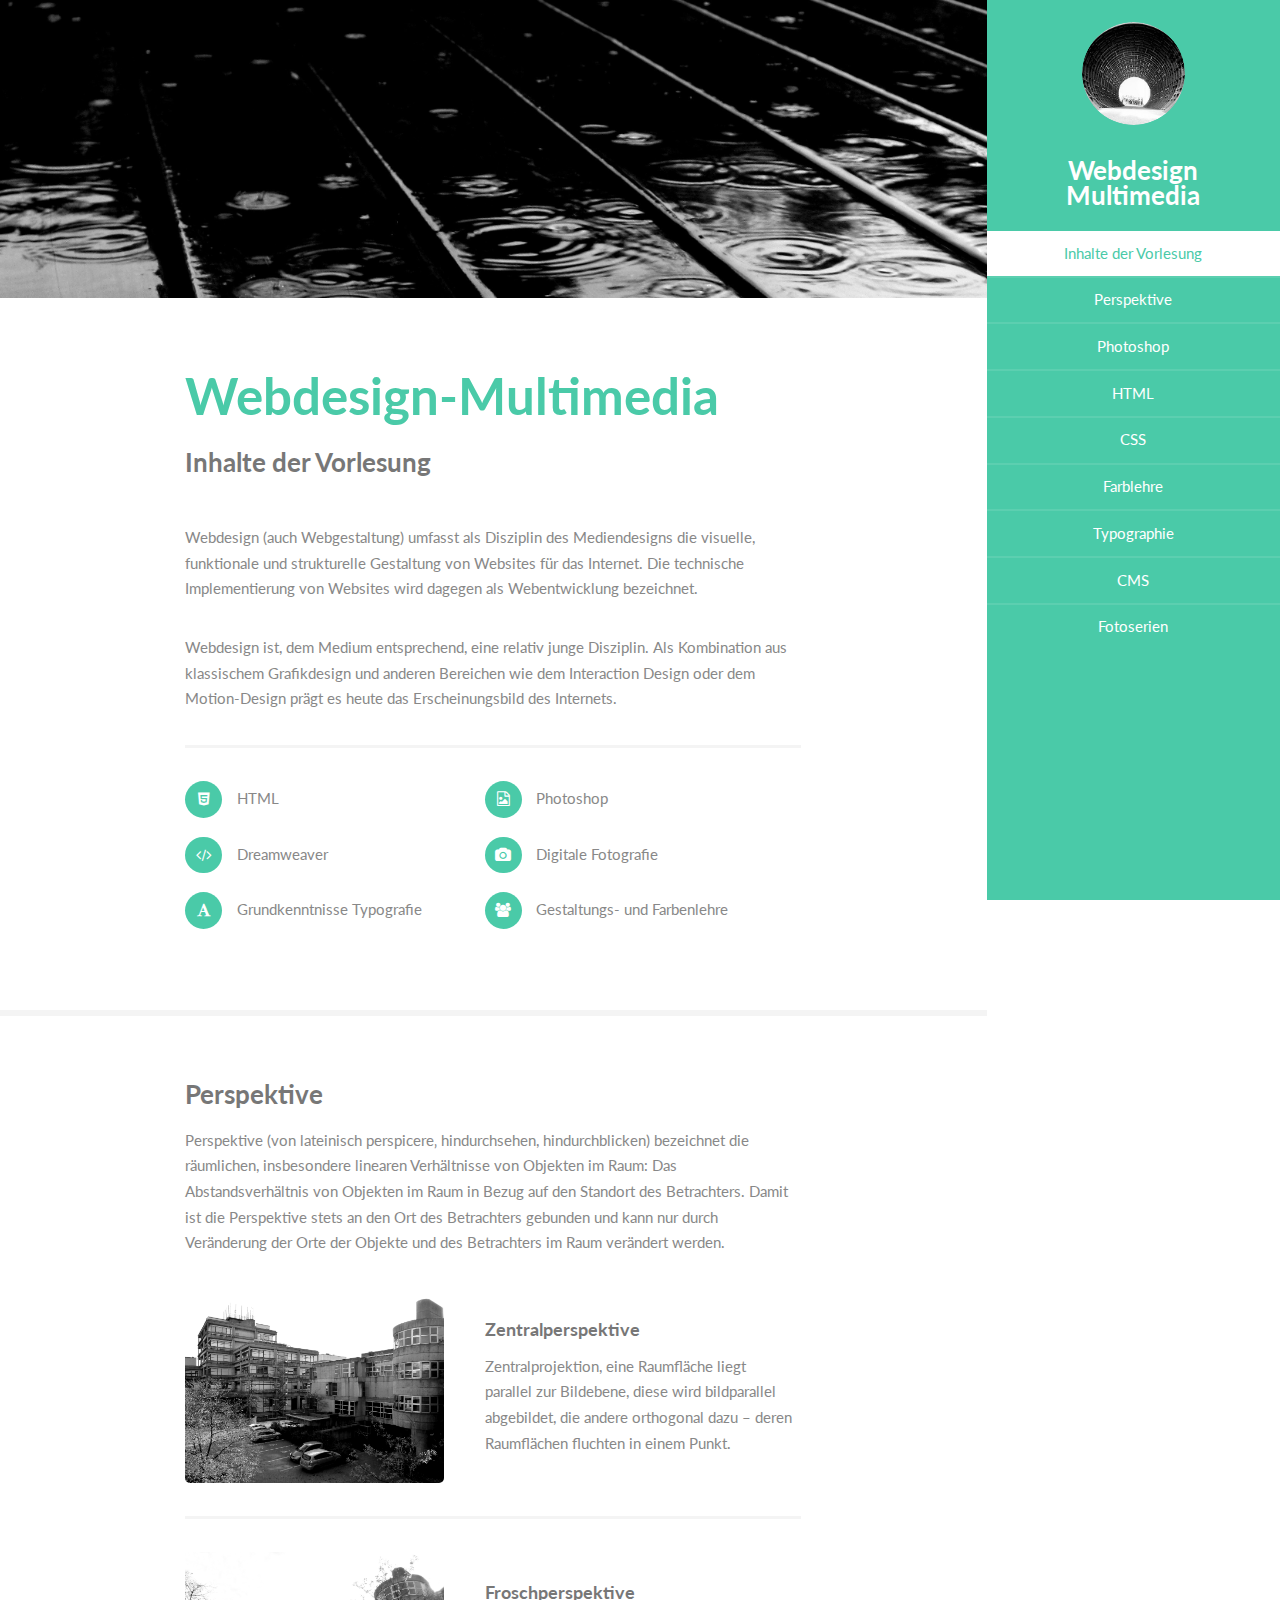
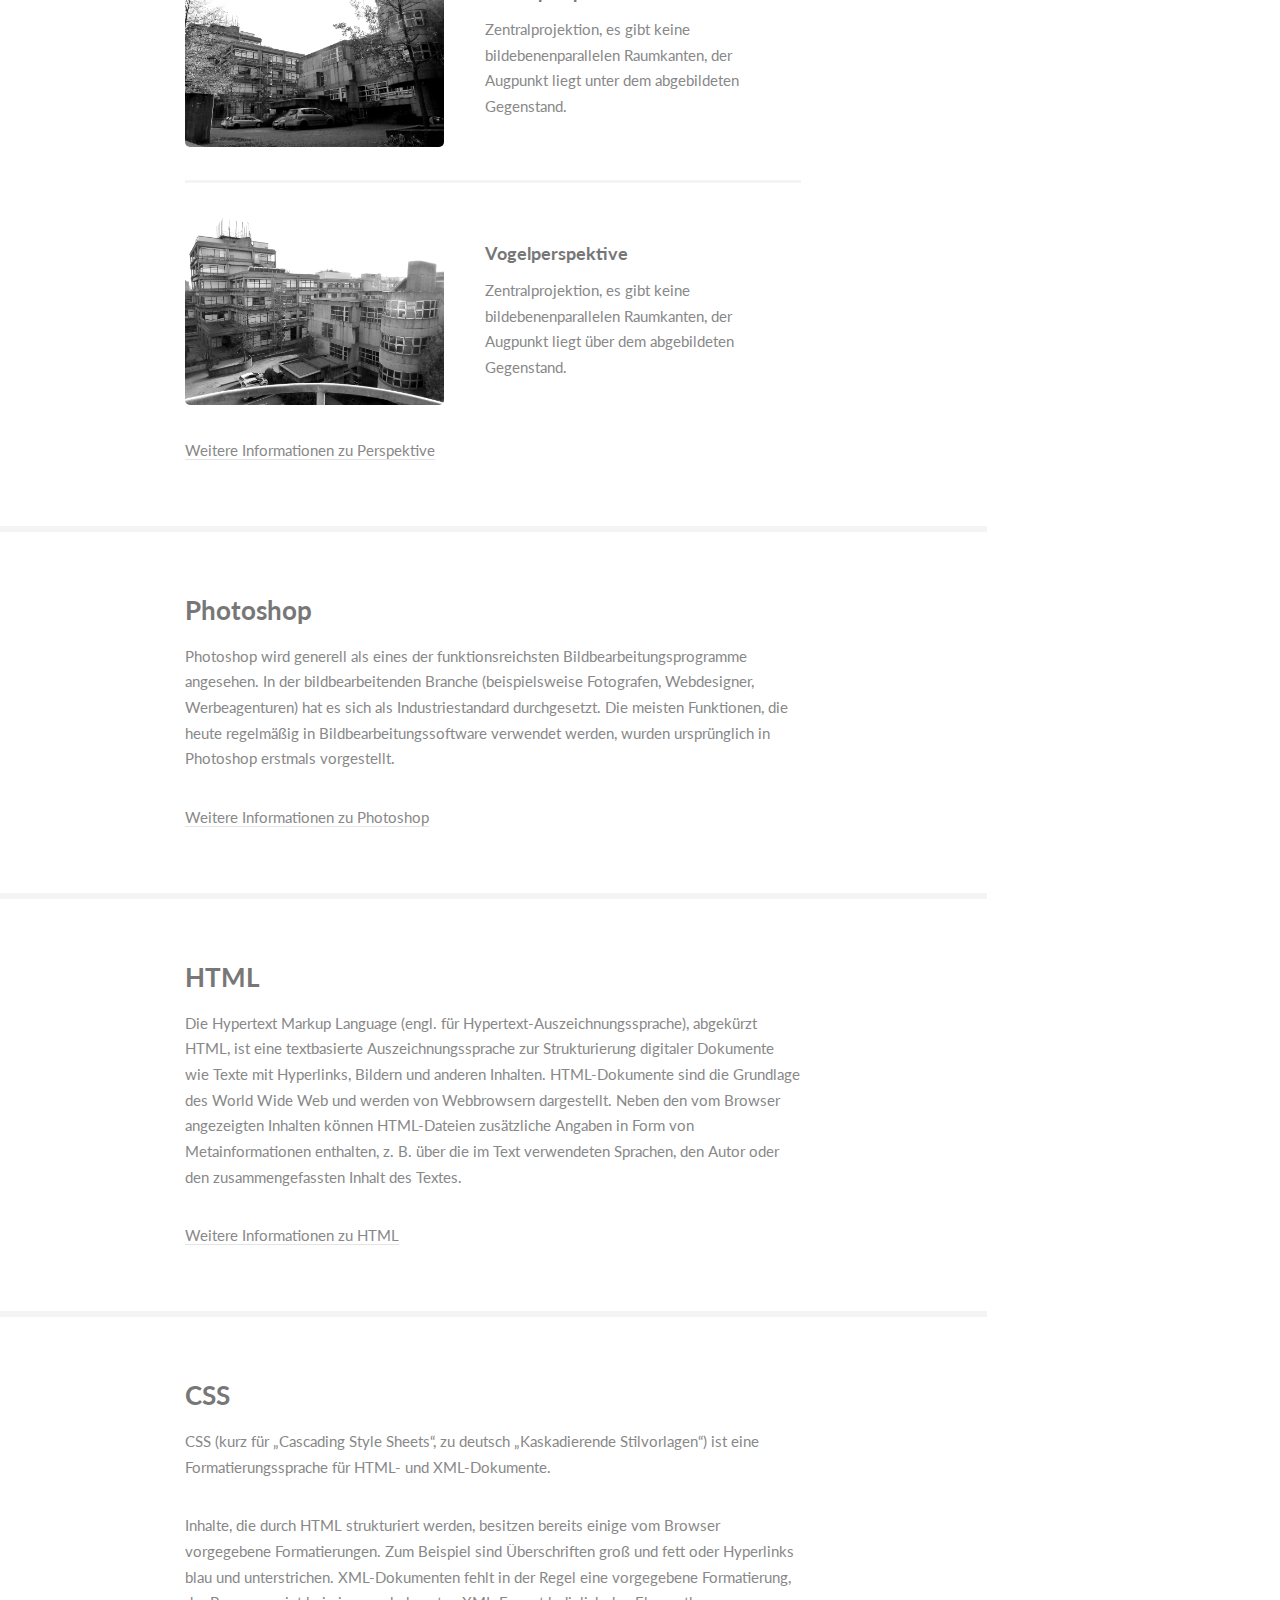
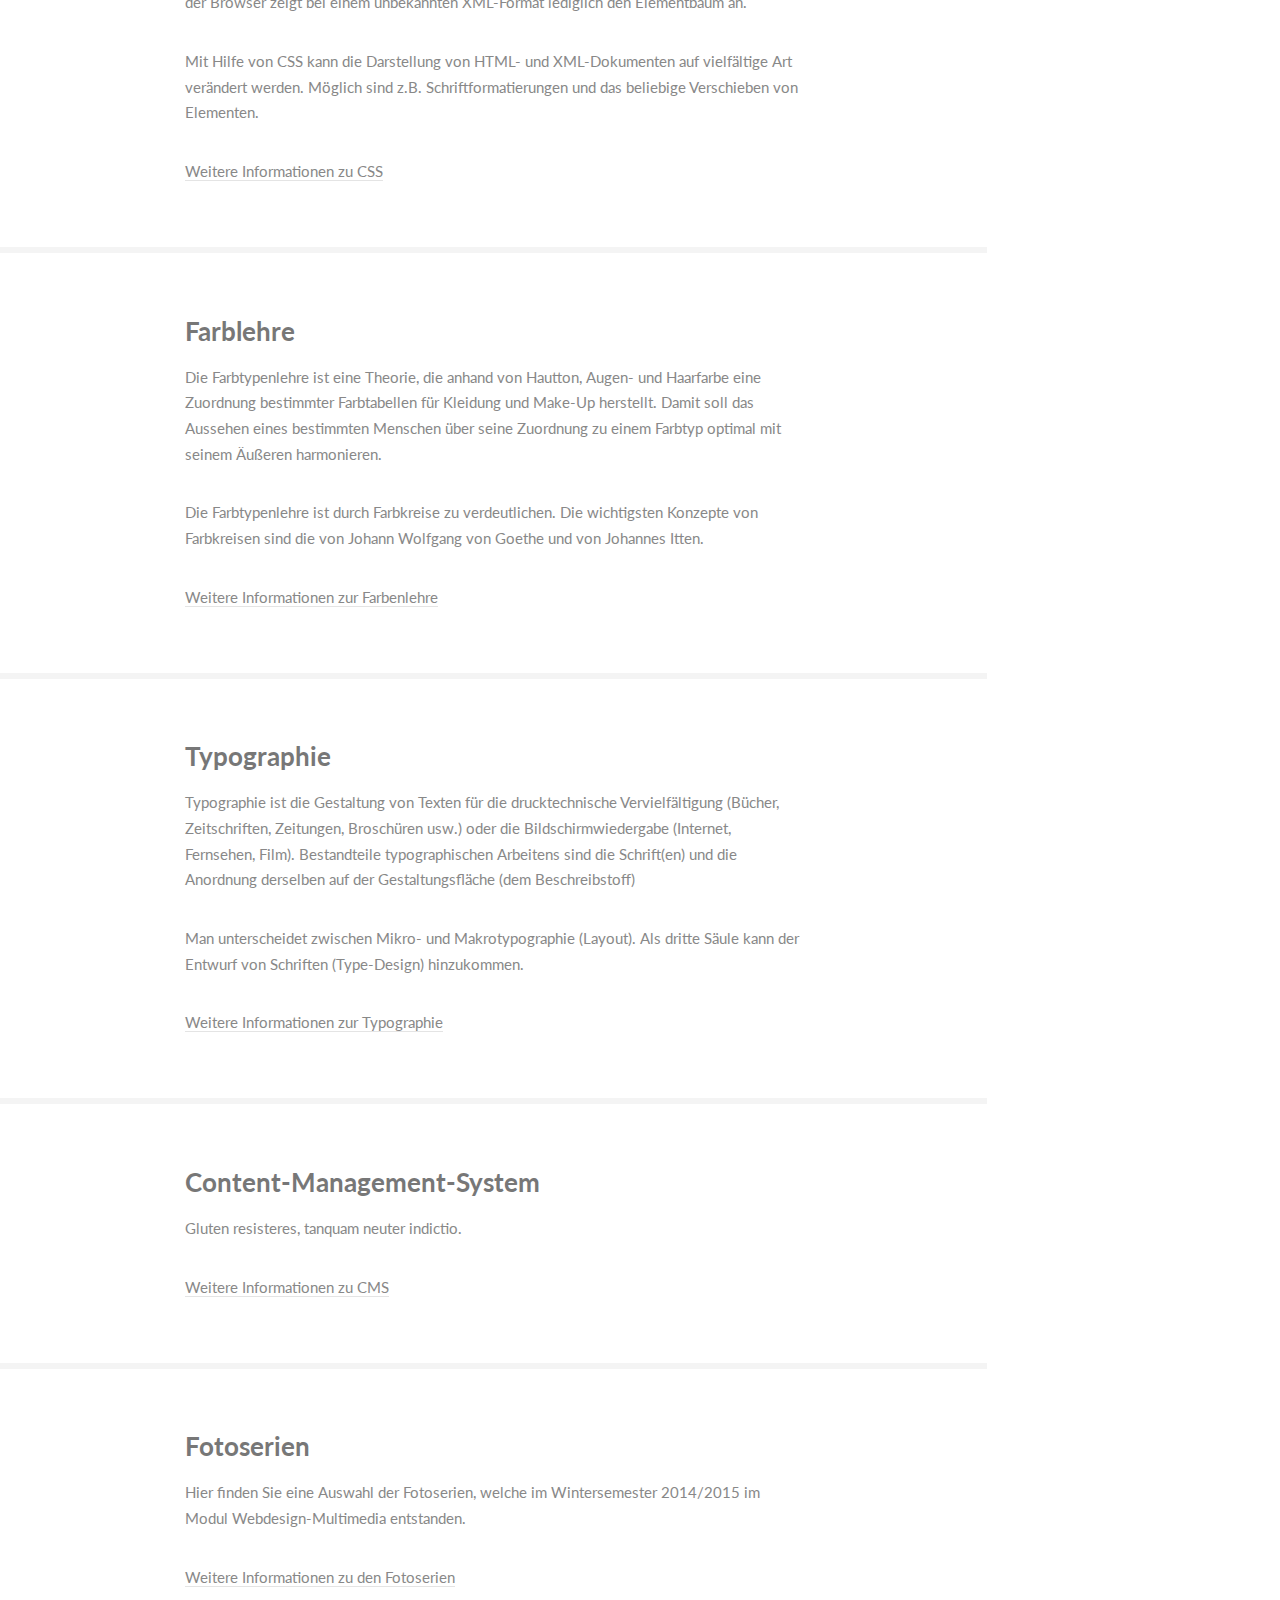
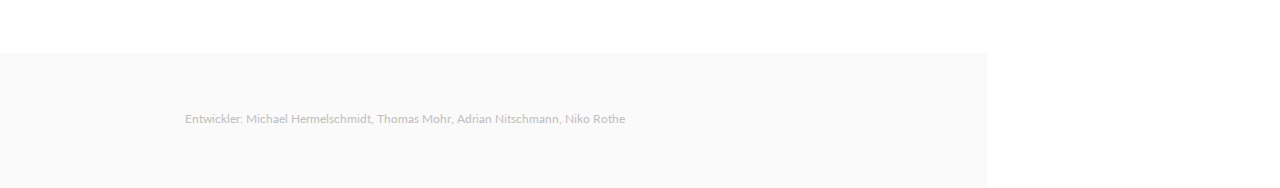
==== commit d2903c81: "Fixed setBannerHeight() not using mobile layouts Changed jQuery import to use Google servers" ====
--- a/index.html
+++ b/index.html
@@ -7,7 +7,7 @@
     <meta name="author" content="Thomas Mohr, Michael Hermel, Adrian Nitschmann, Niko Rothe">
     <meta charset="UTF-8">
 
-    <script src="js/jquery-2.1.1.js"></script>
+    <script src="https://ajax.googleapis.com/ajax/libs/jquery/2.1.3/jquery.min.js"></script>
     <script src="js/jquery.poptrox.js"></script>
     <script src="js/jquery.scrollzer.js"></script>
     <script src="js/jquery.scrolly.js"></script>
@@ -25,7 +25,7 @@
 
 </head>
 
-<body onload="">
+<body>
 <div id="wrapper">
 
     <!-- Header -->
@@ -281,20 +281,6 @@
             </div>
         </section>
     </div>
-    
-    <script>
-        function setBannerHeight() {
-            var header_height = $("header").outerHeight();
-
-            $('head').append('<style>' +
-            '#one:before{' +
-            'height: '+header_height+'px;' +
-            '}'+
-            '</style>')
-        }
-        window.onload = setBannerHeight();
-        window.onresize = setBannerHeight();
-    </script>
 
     <!-- Footer -->
     <section id="footer">
@@ -304,6 +290,22 @@
             </ul>
         </div>
     </section>
+
+    <script>
+        function setBannerHeight() {
+            var header_height = $("header").outerHeight();
+            $('head').append('<style>' +
+            '#one:before{' +
+            'height: ' + header_height + 'px;' +
+            '}' +
+            '</style>')
+        }
+
+        window.onload = setBannerHeight();
+        //TODO find a way to call setBannerHeight() onresize without deactivating mobile layouts and text wrapping
+        //        window.onresize = setBannerHeight();
+    </script>
+
 </div>
 <img id="mouseimage" src="images/EasterEgg/niko1.gif"/>
 </body>
--- a/css/skel.css
+++ b/css/skel.css
@@ -1,254 +1,795 @@
+/* skel.css v2.1.0 | (c) n33 | getskel.com | MIT licensed */
+
+/*
+	Note: You don't need this file if you're already loading skel.js or skel.min.js.
+	See getskel.com/docs#faq-noscript for details.
+*/
+
 /* Resets (http://meyerweb.com/eric/tools/css/reset/ | v2.0 | 20110126 | License: none (public domain)) */
-
+/*
 	html,body,div,span,applet,object,iframe,h1,h2,h3,h4,h5,h6,p,blockquote,pre,a,abbr,acronym,address,big,cite,code,del,dfn,em,img,ins,kbd,q,s,samp,small,strike,strong,sub,sup,tt,var,b,u,i,center,dl,dt,dd,ol,ul,li,fieldset,form,label,legend,table,caption,tbody,tfoot,thead,tr,th,td,article,aside,canvas,details,embed,figure,figcaption,footer,header,hgroup,menu,nav,output,ruby,section,summary,time,mark,audio,video{margin:0;padding:0;border:0;font-size:100%;font:inherit;vertical-align:baseline;}article,aside,details,figcaption,figure,footer,header,hgroup,menu,nav,section{display:block;}body{line-height:1;}ol,ul{list-style:none;}blockquote,q{quotes:none;}blockquote:before,blockquote:after,q:before,q:after{content:'';content:none;}table{border-collapse:collapse;border-spacing:0;}body{-webkit-text-size-adjust:none}
+*/
+
+/* Normalize (normalize.css v3.0.2 | MIT License | git.io/normalize) */
+
+html {
+    font-family: sans-serif;
+    -ms-text-size-adjust: 100%;
+    -webkit-text-size-adjust: 100%
+}
+
+body {
+    margin: 0
+}
+
+article, aside, details, figcaption, figure, footer, header, hgroup, main, menu, nav, section, summary {
+    display: block
+}
+
+audio, canvas, progress, video {
+    display: inline-block;
+    vertical-align: baseline
+}
+
+audio:not([controls]) {
+    display: none;
+    height: 0
+}
+
+[hidden], template {
+    display: none
+}
+
+a {
+    background-color: transparent
+}
+
+a:active, a:hover {
+    outline: 0
+}
+
+abbr[title] {
+    border-bottom: 1px dotted
+}
+
+b, strong {
+    font-weight: 700
+}
+
+dfn {
+    font-style: italic
+}
+
+h1 {
+    font-size: 2em;
+    margin: .67em 0
+}
+
+mark {
+    background: #ff0;
+    color: #000
+}
+
+small {
+    font-size: 80%
+}
+
+sub, sup {
+    font-size: 75%;
+    line-height: 0;
+    position: relative;
+    vertical-align: baseline
+}
+
+sup {
+    top: -.5em
+}
+
+sub {
+    bottom: -.25em
+}
+
+img {
+    border: 0
+}
+
+svg:not(:root) {
+    overflow: hidden
+}
+
+figure {
+    margin: 1em 40px
+}
+
+hr {
+    -moz-box-sizing: content-box;
+    box-sizing: content-box;
+    height: 0
+}
+
+pre {
+    overflow: auto
+}
+
+code, kbd, pre, samp {
+    font-family: monospace, monospace;
+    font-size: 1em
+}
+
+button, input, optgroup, select, textarea {
+    color: inherit;
+    font: inherit;
+    margin: 0
+}
+
+button {
+    overflow: visible
+}
+
+button, select {
+    text-transform: none
+}
+
+button, html input[type=button], input[type=reset], input[type=submit] {
+    -webkit-appearance: button;
+    cursor: pointer
+}
+
+button[disabled], html input[disabled] {
+    cursor: default
+}
+
+button::-moz-focus-inner, input::-moz-focus-inner {
+    border: 0;
+    padding: 0
+}
+
+input {
+    line-height: normal
+}
+
+input[type=checkbox], input[type=radio] {
+    box-sizing: border-box;
+    padding: 0
+}
+
+input[type=number]::-webkit-inner-spin-button, input[type=number]::-webkit-outer-spin-button {
+    height: auto
+}
+
+input[type=search] {
+    -webkit-appearance: textfield;
+    -moz-box-sizing: content-box;
+    -webkit-box-sizing: content-box;
+    box-sizing: content-box
+}
+
+input[type=search]::-webkit-search-cancel-button, input[type=search]::-webkit-search-decoration {
+    -webkit-appearance: none
+}
+
+fieldset {
+    border: 1px solid silver;
+    margin: 0 2px;
+    padding: .35em .625em .75em
+}
+
+legend {
+    border: 0;
+    padding: 0
+}
+
+textarea {
+    overflow: auto
+}
+
+optgroup {
+    font-weight: 700
+}
+
+table {
+    border-collapse: collapse;
+    border-spacing: 0
+}
+
+td, th {
+    padding: 0
+}
 
 /* Box Model */
 
-	*, *:before, *:after {
-		-moz-box-sizing: border-box;
-		-webkit-box-sizing: border-box;
-		box-sizing: border-box;
-	}
+*, *:before, *:after {
+    -moz-box-sizing: border-box;
+    -webkit-box-sizing: border-box;
+    box-sizing: border-box;
+}
 
 /* Container */
 
-	body {
-		/* min-width: (containers) */
-		min-width: 45em;
-	}
-
-	.container {
-		margin-left: auto;
-		margin-right: auto;
-		
-		/* width: (containers) */
-		width: 45em;
-	}
-
-	/* Modifiers */
-
-		/* 125% */
-			.container.\31 25\25 {
-				width: 100%;
-				
-				/* max-width: (containers * 1.25) */
-				max-width: 56.25em;
-
-				/* min-width: (containers) */
-				min-width: 45em;
-			}
-
-		/* 75% */
-			.container.\37 5\25 {
-				
-				/* width: (containers * 0.75) */
-				width: 33.75em;
-
-			}
-
-		/* 50% */
-			.container.\35 0\25 {
-				
-				/* width: (containers * 0.50) */
-				width: 22.5em;
-
-			}
-
-		/* 25% */
-			.container.\32 5\25 {
-				
-				/* width: (containers * 0.25) */
-				width: 11.25em;
-
-			}
+.container {
+    margin-left: auto;
+    margin-right: auto;
+
+    /* width: (containers) */
+    width: 1140px;
+}
+
+/* Modifiers */
+
+/* 125% */
+.container.\31
+
+25
+\25 {
+    width: 100%;
+
+    /* max-width: (containers * 1.25) */
+    max-width: 1425px;
+
+    /* min-width: (containers) */
+    min-width: 1140px;
+}
+
+/* 75% */
+.container.\37
+
+5
+\25 {
+
+    /* width: (containers * 0.75) */
+    width: 855px;
+
+}
+
+/* 50% */
+.container.\35
+
+0
+\25 {
+
+    /* width: (containers * 0.50) */
+    width: 570px;
+
+}
+
+/* 25% */
+.container.\32
+
+5
+\25 {
+
+    /* width: (containers * 0.25) */
+    width: 285px;
+
+}
 
 /* Grid */
 
-	.row {
-		border-bottom: solid 1px transparent;
-	}
-	
-	.row > * {
-		float: left;
-	}
-	
-	.row:after, .row:before {
-		content: '';
-		display: block;
-		clear: both;
-		height: 0;
-	}
-	
-	.row.uniform > * > :first-child {
-		margin-top: 0;
-	}
-	
-	.row.uniform > * > :last-child {
-		margin-bottom: 0;
-	}
-
-	/* Gutters */
-
-		/* Normal */
-		
-			.row > * {
-				/* padding: (gutters.horizontal) 0 0 (gutters.vertical) */
-				padding: 0 0 0 2em;
-			}
-
-			.row {
-				/* margin: -(gutters.horizontal) 0 0 -(gutters.vertical) */
-				margin: 0 0 0 -2em;
-			}
-			
-			.row.uniform > * {
-				/* padding: (gutters.vertical) 0 0 (gutters.vertical) */
-				padding: 2em 0 0 2em;
-			}
-
-			.row.uniform {
-				/* margin: -(gutters.vertical) 0 0 -(gutters.vertical) */
-				margin: -2em 0 0 -2em;
-			}
-			
-		/* 200% */
-		
-			.row.\32 00\25 > * {
-				/* padding: (gutters.horizontal) 0 0 (gutters.vertical) */
-				padding: 0 0 0 4em;
-			}
-
-			.row.\32 00\25 {
-				/* margin: -(gutters.horizontal) 0 0 -(gutters.vertical) */
-				margin: 0 0 0 -4em;
-			}
-
-			.row.uniform.\32 00\25 > * {
-				/* padding: (gutters.vertical) 0 0 (gutters.vertical) */
-				padding: 4em 0 0 4em;
-			}
-
-			.row.uniform.\32 00\25 {
-				/* margin: -(gutters.vertical) 0 0 -(gutters.vertical) */
-				margin: -4em 0 0 -4em;
-			}
-
-		/* 150% */
-		
-			.row.\31 50\25 > * {
-				/* padding: (gutters.horizontal) 0 0 (gutters.vertical) */
-				padding: 0 0 0 1.5em;
-			}
-
-			.row.\31 50\25 {
-				/* margin: -(gutters.horizontal) 0 0 -(gutters.vertical) */
-				margin: 0 0 0 -1.5em;
-			}
-
-			.row.uniform.\31 50\25 > * {
-				/* padding: (gutters.vertical) 0 0 (gutters.vertical) */
-				padding: 1.5em 0 0 1.5em;
-			}
-
-			.row.uniform.\31 50\25 {
-				/* margin: -(gutters.vertical) 0 0 -(gutters.vertical) */
-				margin: -1.5em 0 0 -1.5em;
-			}
-
-		/* 50% */
-		
-			.row.\35 0\25 > * {
-				/* padding: (gutters.horizontal) 0 0 (gutters.vertical) */
-				padding: 0 0 0 1em;
-			}
-
-			.row.\35 0\25 {
-				/* margin: -(gutters.horizontal) 0 0 -(gutters.vertical) */
-				margin: 0 0 0 -1em;
-			}
-
-			.row.uniform.\35 0\25 > * {
-				/* padding: (gutters.vertical) 0 0 (gutters.vertical) */
-				padding: 1em 0 0 1em;
-			}
-
-			.row.uniform.\35 0\25 {
-				/* margin: -(gutters.vertical) 0 0 -(gutters.vertical) */
-				margin: -1em 0 0 -1em;
-			}
-
-		/* 25% */
-		
-			.row.\32 5\25 > * {
-				/* padding: (gutters.horizontal) 0 0 (gutters.vertical) */
-				padding: 0 0 0 0.5em;
-			}
-
-			.row.\32 5\25 {
-				/* margin: -(gutters.horizontal) 0 0 -(gutters.vertical) */
-				margin: 0 0 0 -0.5em;
-			}
-
-			.row.uniform.\32 5\25 > * {
-				/* padding: (gutters.vertical) 0 0 (gutters.vertical) */
-				padding: 0.5em 0 0 0.5em;
-			}
-
-			.row.uniform.\32 5\25 {
-				/* margin: -(gutters.vertical) 0 0 -(gutters.vertical) */
-				margin: -0.5em 0 0 -0.5em;
-			}
-
-		/* 0% */
-		
-			.row.\30 \25 > * {
-				/* padding: (gutters.horizontal) 0 0 (gutters.vertical) */
-				padding: 0;
-			}
-
-			.row.\30 \25 {
-				/* margin: -(gutters.horizontal) 0 0 -(gutters.vertical) */
-				margin: 0;
-			}
-
-	/* Cells */
-
-		.\31 2u, .\31 2u\24, .\31 2u\28 1\29, .\31 2u\24\28 1\29 { width: 100%; clear: none; }
-		.\31 1u, .\31 1u\24, .\31 1u\28 1\29, .\31 1u\24\28 1\29 { width: 91.6666666667%; clear: none; }
-		.\31 0u, .\31 0u\24, .\31 0u\28 1\29, .\31 0u\24\28 1\29 { width: 83.3333333333%; clear: none; }
-		.\39 u, .\39 u\24, .\39 u\28 1\29, .\39 u\24\28 1\29 { width: 75%; clear: none; }
-		.\38 u, .\38 u\24, .\38 u\28 1\29, .\38 u\24\28 1\29 { width: 66.6666666667%; clear: none; }
-		.\37 u, .\37 u\24, .\37 u\28 1\29, .\37 u\24\28 1\29 { width: 58.3333333333%; clear: none; }
-		.\36 u, .\36 u\24, .\36 u\28 1\29, .\36 u\24\28 1\29 { width: 50%; clear: none; }
-		.\35 u, .\35 u\24, .\35 u\28 1\29, .\35 u\24\28 1\29 { width: 41.6666666667%; clear: none; }
-		.\34 u, .\34 u\24, .\34 u\28 1\29, .\34 u\24\28 1\29 { width: 33.3333333333%; clear: none; }
-		.\33 u, .\33 u\24, .\33 u\28 1\29, .\33 u\24\28 1\29 { width: 25%; clear: none; }
-		.\32 u, .\32 u\24, .\32 u\28 1\29, .\32 u\24\28 1\29 { width: 16.6666666667%; clear: none; }
-		.\31 u, .\31 u\24, .\31 u\28 1\29, .\31 u\24\28 1\29 { width: 8.3333333333%; clear: none; }
-
-		.\31 2u\24 + *, .\31 2u\24\28 1\29 + *,
-		.\31 1u\24 + *, .\31 1u\24\28 1\29 + *,
-		.\31 0u\24 + *, .\31 0u\24\28 1\29 + *,
-		.\39 u\24 + *, .\39 u\24\28 1\29 + *,
-		.\38 u\24 + *, .\38 u\24\28 1\29 + *,
-		.\37 u\24 + *, .\37 u\24\28 1\29 + *,
-		.\36 u\24 + *, .\36 u\24\28 1\29 + *,
-		.\35 u\24 + *, .\35 u\24\28 1\29 + *,
-		.\34 u\24 + *, .\34 u\24\28 1\29 + *,
-		.\33 u\24 + *, .\33 u\24\28 1\29 + *,
-		.\32 u\24 + *, .\32 u\24\28 1\29 + *,
-		.\31 u\24  + *,  .\31 u\24\28 1\29 + * {
-			clear: left;
-		}
-			
-		.\-11u { margin-left: 91.6666666667% }
-		.\-10u { margin-left: 83.3333333333% }
-		.\-9u { margin-left: 75% }
-		.\-8u { margin-left: 66.6666666667% }
-		.\-7u { margin-left: 58.3333333333% }
-		.\-6u { margin-left: 50% }
-		.\-5u { margin-left: 41.6666666667% }
-		.\-4u { margin-left: 33.3333333333% }
-		.\-3u { margin-left: 25% }
-		.\-2u { margin-left: 16.6666666667% }
-		.\-1u { margin-left: 8.3333333333% }+.row {
+    border-bottom: solid 1px transparent;
+}
+
+.row > * {
+    float: left;
+}
+
+.row:after, .row:before {
+    content: '';
+    display: block;
+    clear: both;
+    height: 0;
+}
+
+.row.uniform > * > :first-child {
+    margin-top: 0;
+}
+
+.row.uniform > * > :last-child {
+    margin-bottom: 0;
+}
+
+/* Gutters */
+
+/* Normal */
+
+.row > * {
+    /* padding: (gutters.horizontal) 0 0 (gutters.vertical) */
+    padding: 0 0 0 40px;
+}
+
+.row {
+    /* margin: -(gutters.horizontal) 0 -1px -(gutters.vertical) */
+    margin: 0 0 -1px -40px;
+}
+
+.row.uniform > * {
+    /* padding: (gutters.vertical) 0 0 (gutters.vertical) */
+    padding: 40px 0 0 40px;
+}
+
+.row.uniform {
+    /* margin: -(gutters.vertical) 0 -1px -(gutters.vertical) */
+    margin: -40px 0 -1px -40px;
+}
+
+/* 200% */
+
+.row.\32
+
+00
+\25 > * {
+    /* padding: (gutters.horizontal) 0 0 (gutters.vertical) */
+    padding: 0 0 0 80px;
+}
+
+.row.\32
+
+00
+\25 {
+    /* margin: -(gutters.horizontal) 0 -1px -(gutters.vertical) */
+    margin: 0 0 -1px -80px;
+}
+
+.row.uniform.\32
+
+00
+\25 > * {
+    /* padding: (gutters.vertical) 0 0 (gutters.vertical) */
+    padding: 80px 0 0 80px;
+}
+
+.row.uniform.\32
+
+00
+\25 {
+    /* margin: -(gutters.vertical) 0 -1px -(gutters.vertical) */
+    margin: -80px 0 -1px -80px;
+}
+
+/* 150% */
+
+.row.\31
+
+50
+\25 > * {
+    /* padding: (gutters.horizontal) 0 0 (gutters.vertical) */
+    padding: 0 0 0 60px;
+}
+
+.row.\31
+
+50
+\25 {
+    /* margin: -(gutters.horizontal) 0 -1px -(gutters.vertical) */
+    margin: 0 0 -1px -60px;
+}
+
+.row.uniform.\31
+
+50
+\25 > * {
+    /* padding: (gutters.vertical) 0 0 (gutters.vertical) */
+    padding: 60px 0 0 60px;
+}
+
+.row.uniform.\31
+
+50
+\25 {
+    /* margin: -(gutters.vertical) 0 -1px -(gutters.vertical) */
+    margin: -60px 0 -1px -60px;
+}
+
+/* 50% */
+
+.row.\35
+
+0
+\25 > * {
+    /* padding: (gutters.horizontal) 0 0 (gutters.vertical) */
+    padding: 0 0 0 20px;
+}
+
+.row.\35
+
+0
+\25 {
+    /* margin: -(gutters.horizontal) 0 -1px -(gutters.vertical) */
+    margin: 0 0 -1px -20px;
+}
+
+.row.uniform.\35
+
+0
+\25 > * {
+    /* padding: (gutters.vertical) 0 0 (gutters.vertical) */
+    padding: 20px 0 0 20px;
+}
+
+.row.uniform.\35
+
+0
+\25 {
+    /* margin: -(gutters.vertical) 0 -1px -(gutters.vertical) */
+    margin: -20px 0 -1px -20px;
+}
+
+/* 25% */
+
+.row.\32
+
+5
+\25 > * {
+    /* padding: (gutters.horizontal) 0 0 (gutters.vertical) */
+    padding: 0 0 0 10px;
+}
+
+.row.\32
+
+5
+\25 {
+    /* margin: -(gutters.horizontal) 0 -1px -(gutters.vertical) */
+    margin: 0 0 -1px -10px;
+}
+
+.row.uniform.\32
+
+5
+\25 > * {
+    /* padding: (gutters.vertical) 0 0 (gutters.vertical) */
+    padding: 10px 0 0 10px;
+}
+
+.row.uniform.\32
+
+5
+\25 {
+    /* margin: -(gutters.vertical) 0 -1px -(gutters.vertical) */
+    margin: -10px 0 -1px -10px;
+}
+
+/* 0% */
+
+.row.\30 \25 > * {
+    padding: 0;
+}
+
+.row.\30 \25 {
+    margin: 0 0 -1px 0;
+}
+
+/* Cells */
+
+.\31
+
+2
+u, .\31
+
+2
+u\24, .\31
+
+2
+u\28
+
+1
+\29, .\31
+
+2
+u\24\28
+
+1
+\29 {
+    width: 100%;
+    clear: none;
+    margin-left: 0;
+}
+
+.\31
+
+1
+u, .\31
+
+1
+u\24, .\31
+
+1
+u\28
+
+1
+\29, .\31
+
+1
+u\24\28
+
+1
+\29 {
+    width: 91.6666666667%;
+    clear: none;
+    margin-left: 0;
+}
+
+.\31
+
+0
+u, .\31
+
+0
+u\24, .\31
+
+0
+u\28
+
+1
+\29, .\31
+
+0
+u\24\28
+
+1
+\29 {
+    width: 83.3333333333%;
+    clear: none;
+    margin-left: 0;
+}
+
+.\39 u, .\39 u\24, .\39 u\28
+
+1
+\29, .\39 u\24\28
+
+1
+\29 {
+    width: 75%;
+    clear: none;
+    margin-left: 0;
+}
+
+.\38 u, .\38 u\24, .\38 u\28
+
+1
+\29, .\38 u\24\28
+
+1
+\29 {
+    width: 66.6666666667%;
+    clear: none;
+    margin-left: 0;
+}
+
+.\37 u, .\37 u\24, .\37 u\28
+
+1
+\29, .\37 u\24\28
+
+1
+\29 {
+    width: 58.3333333333%;
+    clear: none;
+    margin-left: 0;
+}
+
+.\36 u, .\36 u\24, .\36 u\28
+
+1
+\29, .\36 u\24\28
+
+1
+\29 {
+    width: 50%;
+    clear: none;
+    margin-left: 0;
+}
+
+.\35 u, .\35 u\24, .\35 u\28
+
+1
+\29, .\35 u\24\28
+
+1
+\29 {
+    width: 41.6666666667%;
+    clear: none;
+    margin-left: 0;
+}
+
+.\34 u, .\34 u\24, .\34 u\28
+
+1
+\29, .\34 u\24\28
+
+1
+\29 {
+    width: 33.3333333333%;
+    clear: none;
+    margin-left: 0;
+}
+
+.\33 u, .\33 u\24, .\33 u\28
+
+1
+\29, .\33 u\24\28
+
+1
+\29 {
+    width: 25%;
+    clear: none;
+    margin-left: 0;
+}
+
+.\32 u, .\32 u\24, .\32 u\28
+
+1
+\29, .\32 u\24\28
+
+1
+\29 {
+    width: 16.6666666667%;
+    clear: none;
+    margin-left: 0;
+}
+
+.\31 u, .\31 u\24, .\31 u\28
+
+1
+\29, .\31 u\24\28
+
+1
+\29 {
+    width: 8.3333333333%;
+    clear: none;
+    margin-left: 0;
+}
+
+.\31
+
+2
+u\24 + *, .\31
+
+2
+u\24\28
+
+1
+\29 + *,
+.\31
+
+1
+u\24 + *, .\31
+
+1
+u\24\28
+
+1
+\29 + *,
+.\31
+
+0
+u\24 + *, .\31
+
+0
+u\24\28
+
+1
+\29 + *,
+.\39 u\24 + *, .\39 u\24\28
+
+1
+\29 + *,
+.\38 u\24 + *, .\38 u\24\28
+
+1
+\29 + *,
+.\37 u\24 + *, .\37 u\24\28
+
+1
+\29 + *,
+.\36 u\24 + *, .\36 u\24\28
+
+1
+\29 + *,
+.\35 u\24 + *, .\35 u\24\28
+
+1
+\29 + *,
+.\34 u\24 + *, .\34 u\24\28
+
+1
+\29 + *,
+.\33 u\24 + *, .\33 u\24\28
+
+1
+\29 + *,
+.\32 u\24 + *, .\32 u\24\28
+
+1
+\29 + *,
+.\31 u\24 + *, .\31 u\24\28
+
+1
+\29 + * {
+    clear: left;
+}
+
+.\-11u, .\-11u\28
+
+1
+\29 {
+    margin-left: 91.6666666667%
+}
+
+.\-10u, .\-10u\28
+
+1
+\29 {
+    margin-left: 83.3333333333%
+}
+
+.\-9u, .\-9u\28
+
+1
+\29 {
+    margin-left: 75%
+}
+
+.\-8u, .\-8u\28
+
+1
+\29 {
+    margin-left: 66.6666666667%
+}
+
+.\-7u, .\-7u\28
+
+1
+\29 {
+    margin-left: 58.3333333333%
+}
+
+.\-6u, .\-6u\28
+
+1
+\29 {
+    margin-left: 50%
+}
+
+.\-5u, .\-5u\28
+
+1
+\29 {
+    margin-left: 41.6666666667%
+}
+
+.\-4u, .\-4u\28
+
+1
+\29 {
+    margin-left: 33.3333333333%
+}
+
+.\-3u, .\-3u\28
+
+1
+\29 {
+    margin-left: 25%
+}
+
+.\-2u, .\-2u\28
+
+1
+\29 {
+    margin-left: 16.6666666667%
+}
+
+.\-1u, .\-1u\28
+
+1
+\29 {
+    margin-left: 8.3333333333%
+}
+
+/* Collapse */
+/*
+    .row:not(.no-collapse) > * {
+        width: 100% !important;
+        margin-left: 0 !important;
+    }
+*/--- a/css/style.css
+++ b/css/style.css
@@ -950,12 +950,13 @@
 }
 
 #header > header {
+    /* TODO Find perfect value to fix cutting off navbar content */
     padding: 2em;
 }
 
 #header > header .avatar {
     display: block;
-    margin: 0 auto 1em auto;
+    margin: 0 auto 2.25em auto;
     width: 7em;
 }
 
@@ -1059,6 +1060,8 @@
     background-size: cover;
     content: '';
     display: block;
+    /* TODO optimize banner height */
+    /* TODO set size equal to header */
     height: 16em;
     max-height: inherit;
     max-width: inherit;
--- a/css/style-xlarge.css
+++ b/css/style-xlarge.css
@@ -6,32 +6,32 @@
 
 /* Basic */
 
-	body, input, select, textarea {
-		font-size: 13pt;
-	}
+body, input, select, textarea {
+    font-size: 13pt;
+}
 
 /* Header */
 
-	#header {
-		width: 21em;
-	}
+#header {
+    width: 21em;
+}
 
-		#header > header {
-			padding: 1.5em;
-		}
+#header > header {
+    padding: 1.5em;
+}
 
-		#header > footer {
-			padding: 1.5em;
-		}
+#header > footer {
+    padding: 1.5em;
+}
 
 /* Wrapper */
 
-	#wrapper {
-		padding-right: 21em;
-	}
+#wrapper {
+    padding-right: 21em;
+}
 
 /* Main */
 
-	#main > section > .container {
-		padding: 4em 0 2em 0;
-	}+#main > section > .container {
+    padding: 4em 0 2em 0;
+}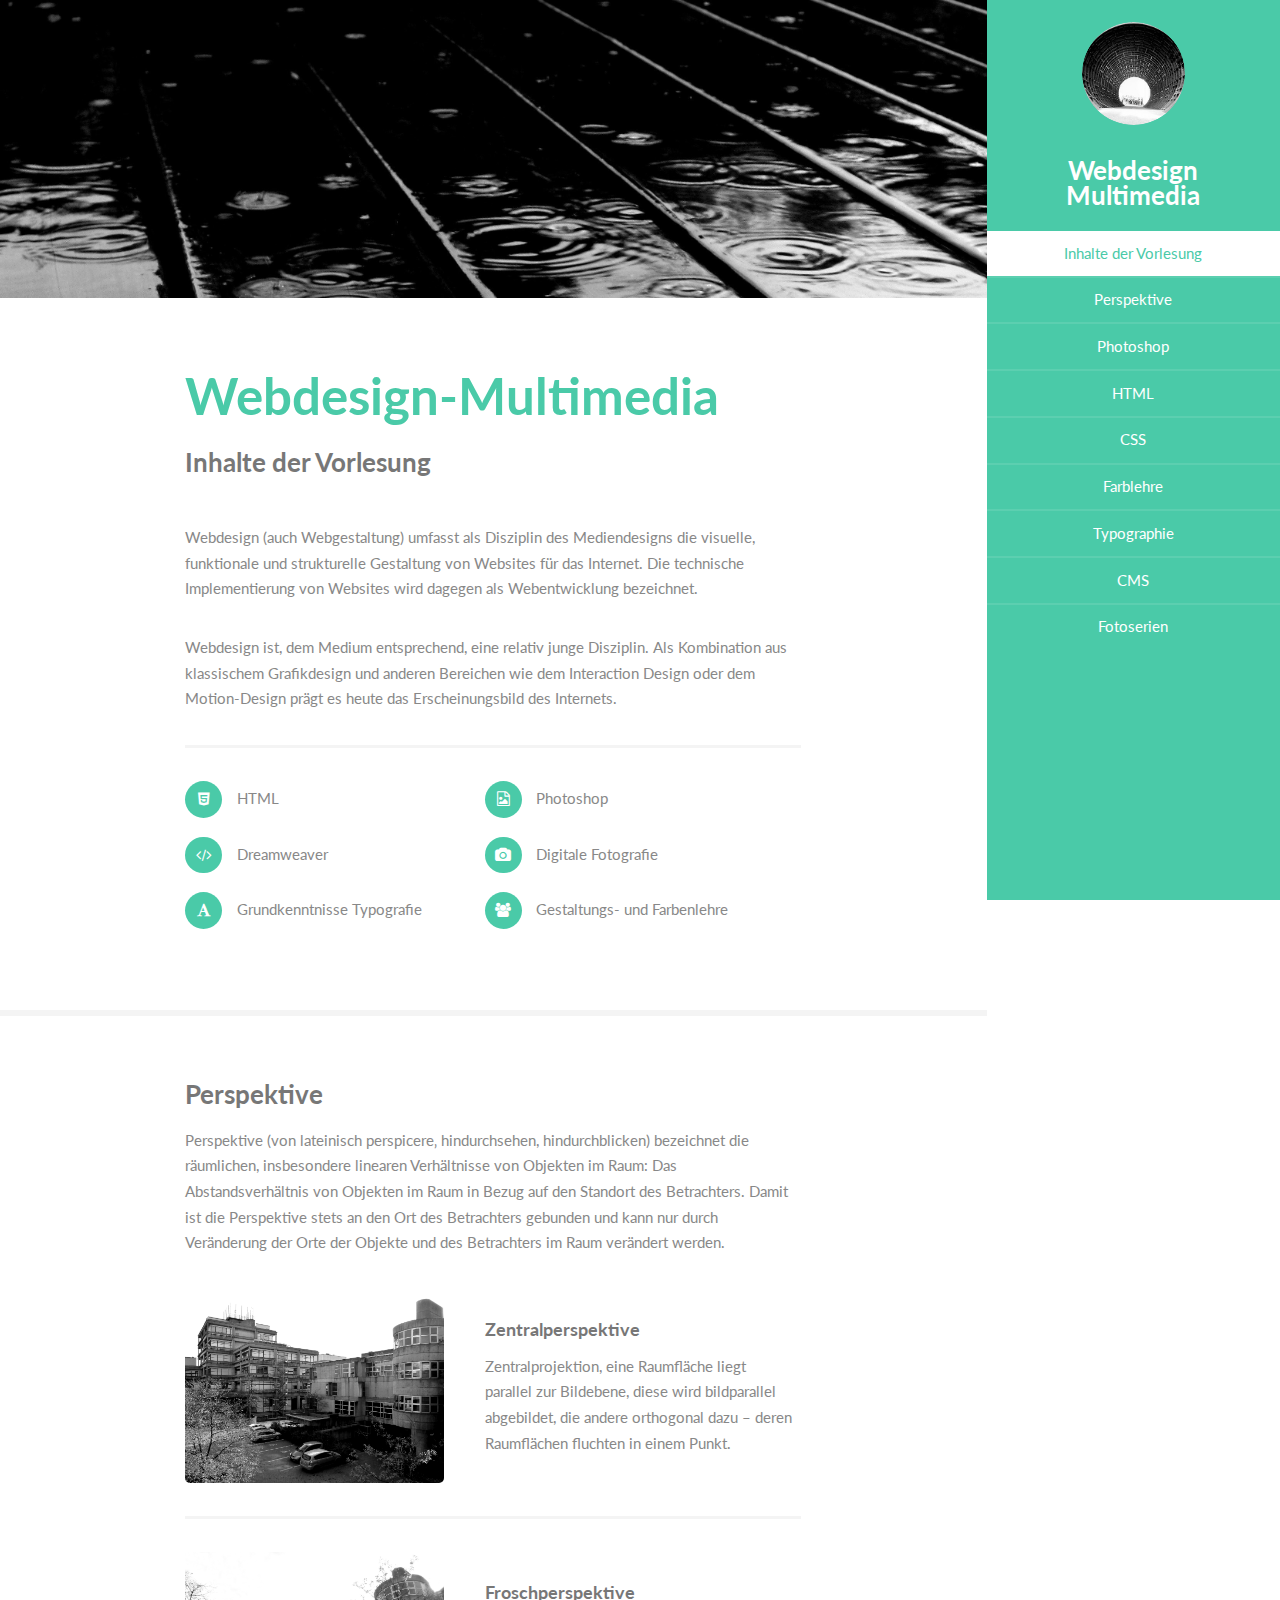
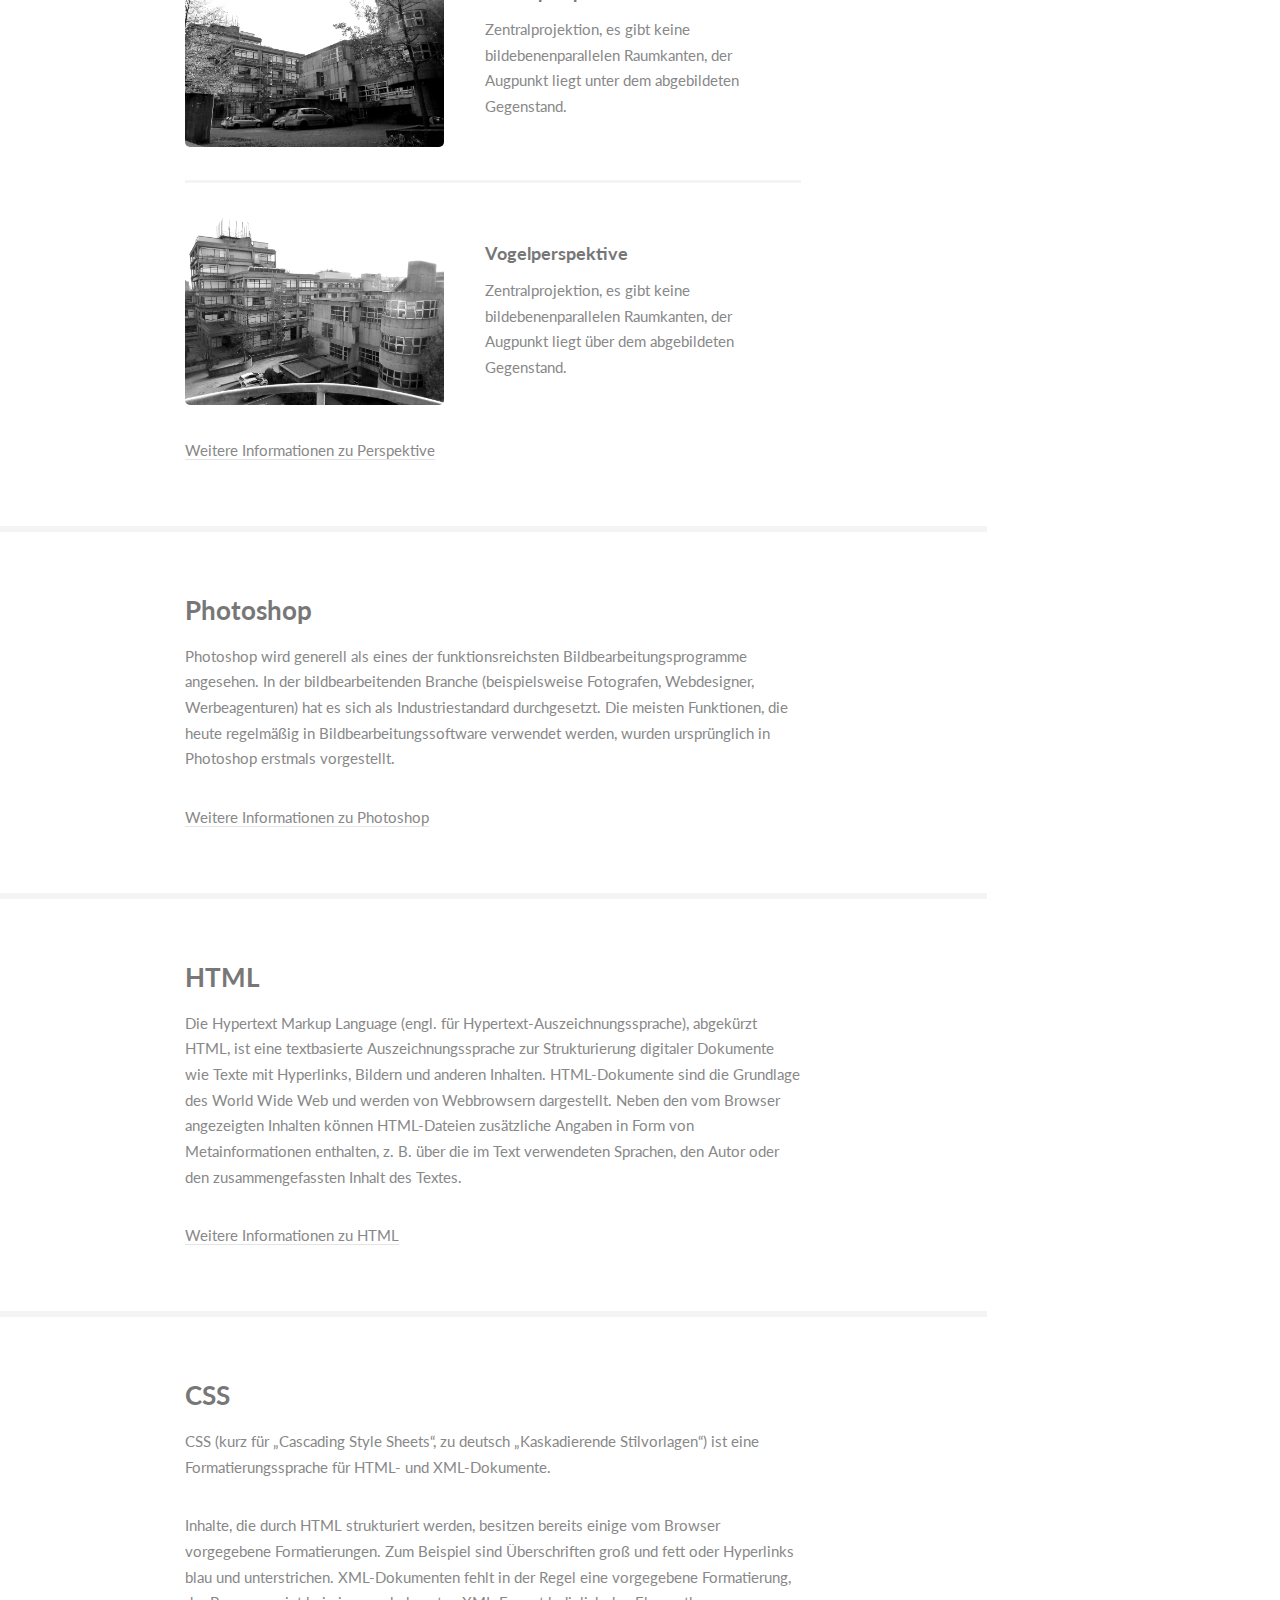
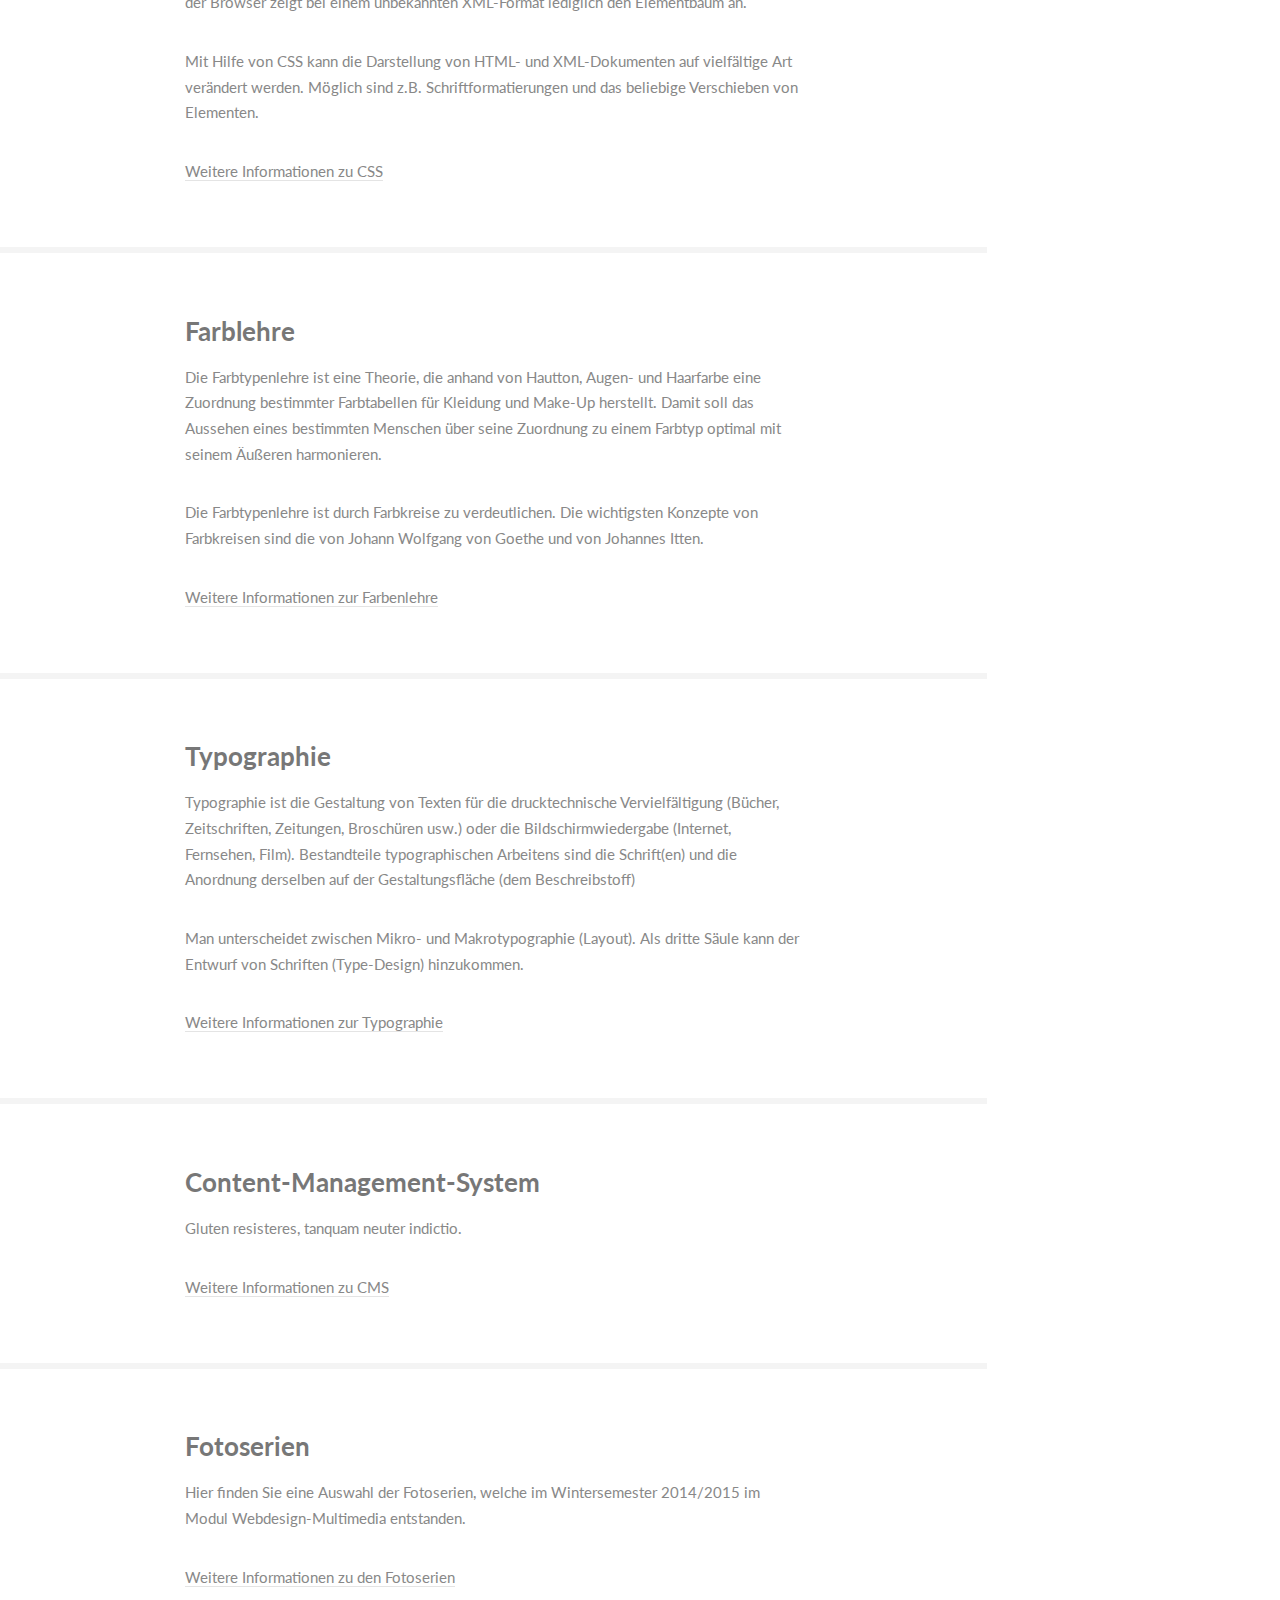
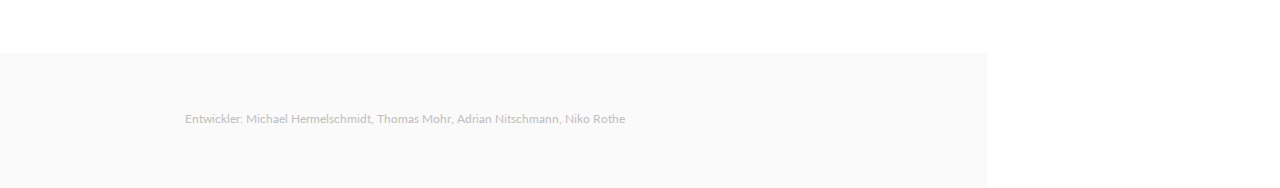
==== commit 7bc0d93c: "Updated header to include relevant meta information Resized images <1mb" ====
--- a/index.html
+++ b/index.html
@@ -5,6 +5,8 @@
     <link rel="shortcut icon" href="images/favicon.ico">
 
     <meta name="author" content="Thomas Mohr, Michael Hermel, Adrian Nitschmann, Niko Rothe">
+    <meta name="keywords" content="Webdesign, Multimedia, Perspektive, Photoshop, HTML, CSS, Cascading Style Sheets, Farblehre, Typographie, CMS, Content Management System, Fotoserien">
+    <meta name="description" content="Vorlesungsbegleitende Seite zum Modul Webdesign-Multimedia der Philipps-Universität Marburg">
     <meta charset="UTF-8">
 
     <script src="https://ajax.googleapis.com/ajax/libs/jquery/2.1.3/jquery.min.js"></script>
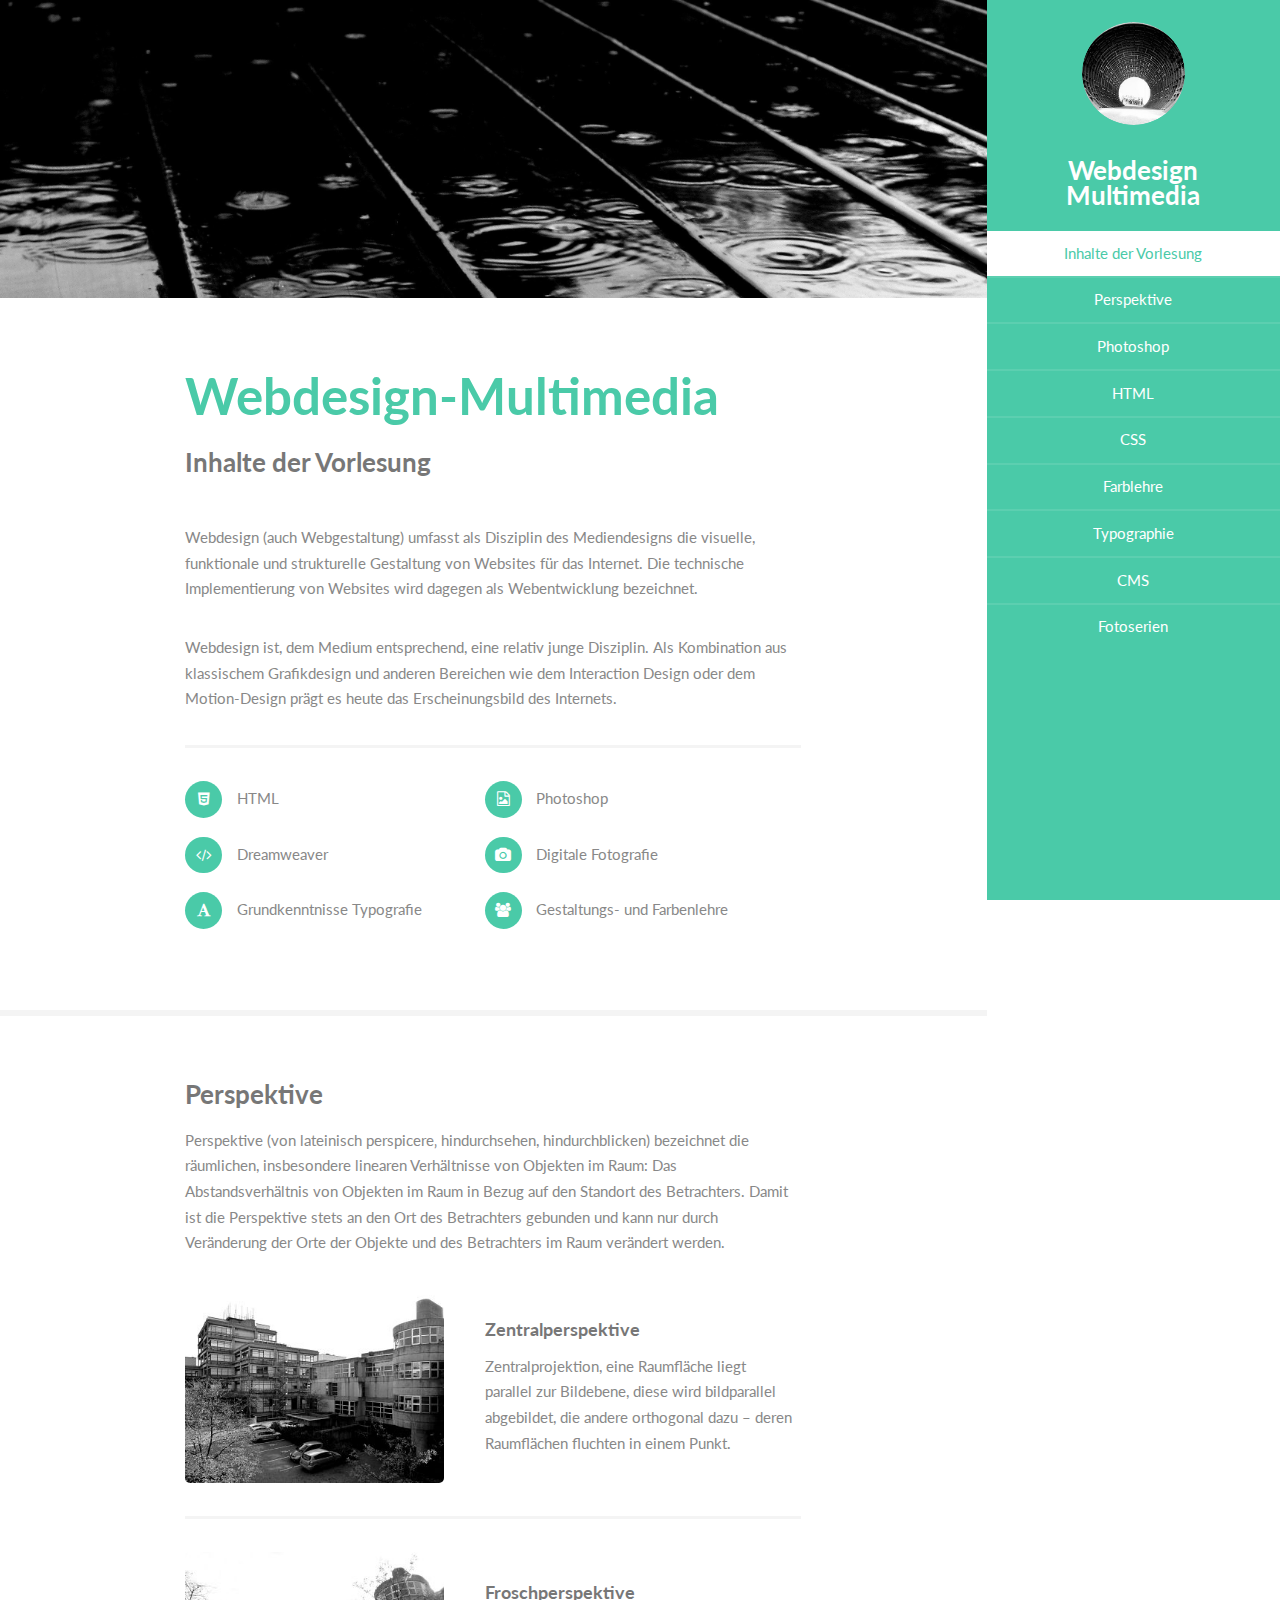
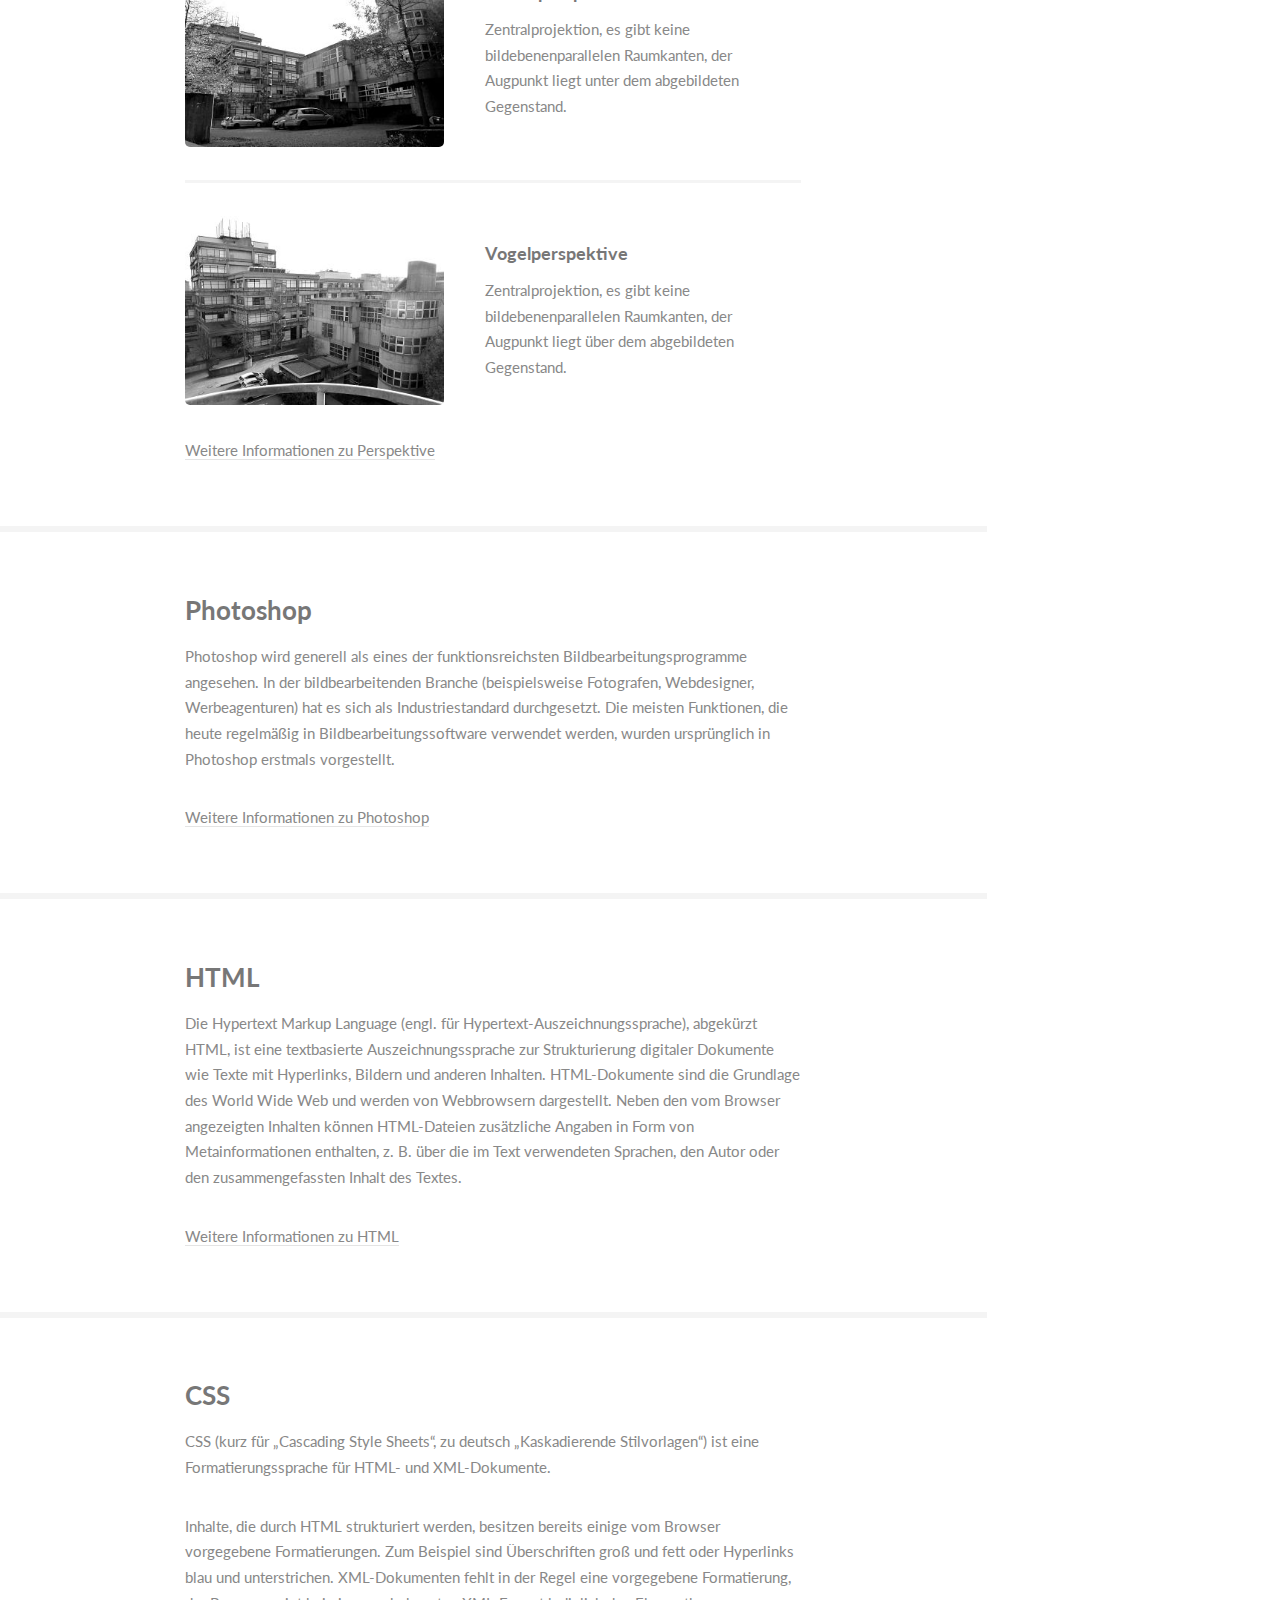
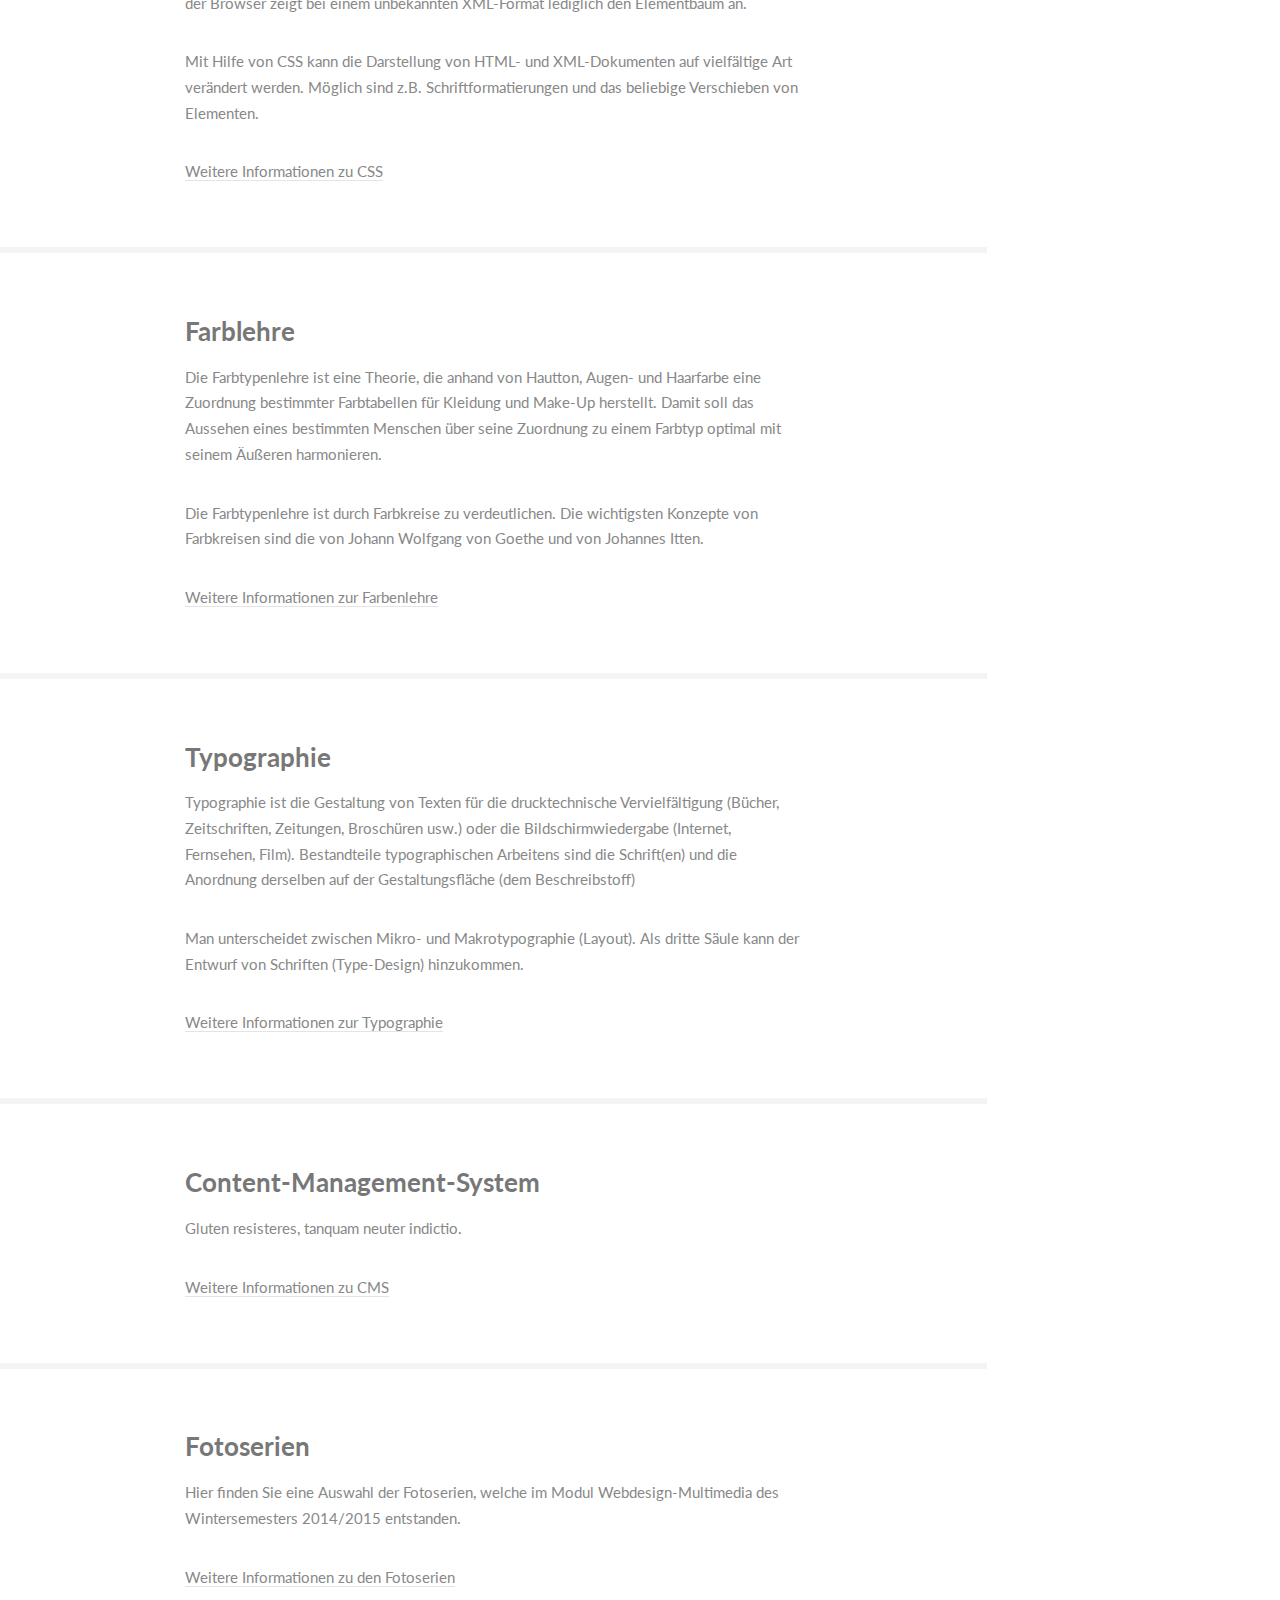
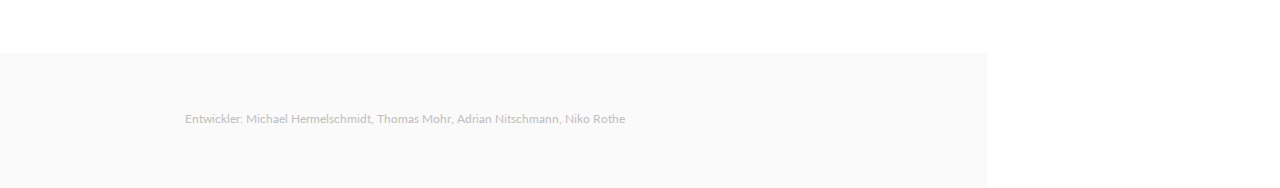
==== commit 70b0e33e: "Updated scripts Added optimized preview images Minor code cleanup (Still a lot to work on)" ====
--- a/index.html
+++ b/index.html
@@ -5,8 +5,11 @@
     <link rel="shortcut icon" href="images/favicon.ico">
 
     <meta name="author" content="Thomas Mohr, Michael Hermel, Adrian Nitschmann, Niko Rothe">
-    <meta name="keywords" content="Webdesign, Multimedia, Perspektive, Photoshop, HTML, CSS, Cascading Style Sheets, Farblehre, Typographie, CMS, Content Management System, Fotoserien">
-    <meta name="description" content="Vorlesungsbegleitende Seite zum Modul Webdesign-Multimedia der Philipps-Universität Marburg">
+    <meta name="keywords"
+          content="Webdesign, Multimedia, Perspektive, Photoshop, HTML, CSS, Cascading Style Sheets, Farblehre,
+           Typographie, CMS, Content Management System, Fotoserien">
+    <meta name="description"
+          content="Vorlesungsbegleitende Seite zum Modul Webdesign-Multimedia der Philipps-Universität Marburg">
     <meta charset="UTF-8">
 
     <script src="https://ajax.googleapis.com/ajax/libs/jquery/2.1.3/jquery.min.js"></script>
@@ -41,7 +44,7 @@
                         onDblClick="easterEggMode()"/>
             </span>
 
-            <h1 id="logo"><a href="#">Webdesign Multimedia</a></h1>
+            <h1 id="logo"><a href="index.html">Webdesign Multimedia</a></h1>
         </header>
         <nav id="nav">
             <ul>
@@ -110,8 +113,9 @@
                         <article>
                             <a href="images/Perspektive/Zentralperspektive.JPG" class="image">
                                 <img
-                                        src="images/Perspektive/Zentralperspektive.JPG"
-                                        onclick="lightbox()" alt="Zentralperspektive"
+                                        src="images/Perspektive/Zentralperspektive_opt.jpg"
+                                        onclick="lightbox()"
+                                        alt="Zentralperspektive"
                                         title="Zentralperspektive"/>
                             </a>
 
@@ -126,7 +130,7 @@
                         <article>
                             <a href="images/Perspektive/Froschperspektive.JPG" class="image">
                                 <img
-                                        src="images/Perspektive/Froschperspektive.JPG"
+                                        src="images/Perspektive/Froschperspektive_opt.jpg"
                                         onclick="lightbox()"
                                         alt="Froschperspektive"
                                         title="Froschperspektive"/>
@@ -142,7 +146,7 @@
                         <article>
                             <a href="images/Perspektive/Vogelperspektive.JPG" class="image">
                                 <img
-                                        src="images/Perspektive/Vogelperspektive.JPG"
+                                        src="images/Perspektive/Vogelperspektive_opt.jpg"
                                         onclick="lightbox()"
                                         alt="Vogelperspektive"
                                         title="Vogelperspektive"/>
@@ -274,10 +278,8 @@
             <div class="container">
                 <div class="features">
                     <h3>Fotoserien</h3>
-
-                    <p>Hier finden Sie eine Auswahl der Fotoserien, welche im Wintersemester 2014/2015 im Modul
-                        Webdesign-Multimedia entstanden.</p>
-
+                    <p>Hier finden Sie eine Auswahl der Fotoserien, welche im Modul
+                        Webdesign-Multimedia des Wintersemesters 2014/2015 entstanden.</p>
                     <p><a href="fotoserien.html">Weitere Informationen zu den Fotoserien</a></p>
                 </div>
             </div>
@@ -296,6 +298,7 @@
     <script>
         function setBannerHeight() {
             var header_height = $("header").outerHeight();
+
             $('head').append('<style>' +
             '#one:before{' +
             'height: ' + header_height + 'px;' +
@@ -303,9 +306,7 @@
             '</style>')
         }
 
-        window.onload = setBannerHeight();
-        //TODO find a way to call setBannerHeight() onresize without deactivating mobile layouts and text wrapping
-        //        window.onresize = setBannerHeight();
+        skel.on('ready', setBannerHeight());
     </script>
 
 </div>
--- a/css/skel.css
+++ b/css/skel.css
@@ -1,8 +1,10 @@
-/* skel.css v2.1.0 | (c) n33 | getskel.com | MIT licensed */
+/* skel.css v2.2.1 | (c) n33 | getskel.com | MIT licensed */
 
 /*
+
 	Note: You don't need this file if you're already loading skel.js or skel.min.js.
 	See getskel.com/docs#faq-noscript for details.
+
 */
 
 /* Resets (http://meyerweb.com/eric/tools/css/reset/ | v2.0 | 20110126 | License: none (public domain)) */
@@ -12,189 +14,7 @@
 
 /* Normalize (normalize.css v3.0.2 | MIT License | git.io/normalize) */
 
-html {
-    font-family: sans-serif;
-    -ms-text-size-adjust: 100%;
-    -webkit-text-size-adjust: 100%
-}
-
-body {
-    margin: 0
-}
-
-article, aside, details, figcaption, figure, footer, header, hgroup, main, menu, nav, section, summary {
-    display: block
-}
-
-audio, canvas, progress, video {
-    display: inline-block;
-    vertical-align: baseline
-}
-
-audio:not([controls]) {
-    display: none;
-    height: 0
-}
-
-[hidden], template {
-    display: none
-}
-
-a {
-    background-color: transparent
-}
-
-a:active, a:hover {
-    outline: 0
-}
-
-abbr[title] {
-    border-bottom: 1px dotted
-}
-
-b, strong {
-    font-weight: 700
-}
-
-dfn {
-    font-style: italic
-}
-
-h1 {
-    font-size: 2em;
-    margin: .67em 0
-}
-
-mark {
-    background: #ff0;
-    color: #000
-}
-
-small {
-    font-size: 80%
-}
-
-sub, sup {
-    font-size: 75%;
-    line-height: 0;
-    position: relative;
-    vertical-align: baseline
-}
-
-sup {
-    top: -.5em
-}
-
-sub {
-    bottom: -.25em
-}
-
-img {
-    border: 0
-}
-
-svg:not(:root) {
-    overflow: hidden
-}
-
-figure {
-    margin: 1em 40px
-}
-
-hr {
-    -moz-box-sizing: content-box;
-    box-sizing: content-box;
-    height: 0
-}
-
-pre {
-    overflow: auto
-}
-
-code, kbd, pre, samp {
-    font-family: monospace, monospace;
-    font-size: 1em
-}
-
-button, input, optgroup, select, textarea {
-    color: inherit;
-    font: inherit;
-    margin: 0
-}
-
-button {
-    overflow: visible
-}
-
-button, select {
-    text-transform: none
-}
-
-button, html input[type=button], input[type=reset], input[type=submit] {
-    -webkit-appearance: button;
-    cursor: pointer
-}
-
-button[disabled], html input[disabled] {
-    cursor: default
-}
-
-button::-moz-focus-inner, input::-moz-focus-inner {
-    border: 0;
-    padding: 0
-}
-
-input {
-    line-height: normal
-}
-
-input[type=checkbox], input[type=radio] {
-    box-sizing: border-box;
-    padding: 0
-}
-
-input[type=number]::-webkit-inner-spin-button, input[type=number]::-webkit-outer-spin-button {
-    height: auto
-}
-
-input[type=search] {
-    -webkit-appearance: textfield;
-    -moz-box-sizing: content-box;
-    -webkit-box-sizing: content-box;
-    box-sizing: content-box
-}
-
-input[type=search]::-webkit-search-cancel-button, input[type=search]::-webkit-search-decoration {
-    -webkit-appearance: none
-}
-
-fieldset {
-    border: 1px solid silver;
-    margin: 0 2px;
-    padding: .35em .625em .75em
-}
-
-legend {
-    border: 0;
-    padding: 0
-}
-
-textarea {
-    overflow: auto
-}
-
-optgroup {
-    font-weight: 700
-}
-
-table {
-    border-collapse: collapse;
-    border-spacing: 0
-}
-
-td, th {
-    padding: 0
-}
+html{font-family:sans-serif;-ms-text-size-adjust:100%;-webkit-text-size-adjust:100%}body{margin:0}article,aside,details,figcaption,figure,footer,header,hgroup,main,menu,nav,section,summary{display:block}audio,canvas,progress,video{display:inline-block;vertical-align:baseline}audio:not([controls]){display:none;height:0}[hidden],template{display:none}a{background-color:transparent}a:active,a:hover{outline:0}abbr[title]{border-bottom:1px dotted}b,strong{font-weight:700}dfn{font-style:italic}h1{font-size:2em;margin:.67em 0}mark{background:#ff0;color:#000}small{font-size:80%}sub,sup{font-size:75%;line-height:0;position:relative;vertical-align:baseline}sup{top:-.5em}sub{bottom:-.25em}img{border:0}svg:not(:root){overflow:hidden}figure{margin:1em 40px}hr{-moz-box-sizing:content-box;box-sizing:content-box;height:0}pre{overflow:auto}code,kbd,pre,samp{font-family:monospace,monospace;font-size:1em}button,input,optgroup,select,textarea{color:inherit;font:inherit;margin:0}button{overflow:visible}button,select{text-transform:none}button,html input[type=button],input[type=reset],input[type=submit]{-webkit-appearance:button;cursor:pointer}button[disabled],html input[disabled]{cursor:default}button::-moz-focus-inner,input::-moz-focus-inner{border:0;padding:0}input{line-height:normal}input[type=checkbox],input[type=radio]{box-sizing:border-box;padding:0}input[type=number]::-webkit-inner-spin-button,input[type=number]::-webkit-outer-spin-button{height:auto}input[type=search]{-webkit-appearance:textfield;-moz-box-sizing:content-box;-webkit-box-sizing:content-box;box-sizing:content-box}input[type=search]::-webkit-search-cancel-button,input[type=search]::-webkit-search-decoration{-webkit-appearance:none}fieldset{border:1px solid silver;margin:0 2px;padding:.35em .625em .75em}legend{border:0;padding:0}textarea{overflow:auto}optgroup{font-weight:700}table{border-collapse:collapse;border-spacing:0}td,th{padding:0}
 
 /* Box Model */
 
@@ -217,51 +37,39 @@
 /* Modifiers */
 
 /* 125% */
-.container.\31
-
-25
-\25 {
-    width: 100%;
-
-    /* max-width: (containers * 1.25) */
-    max-width: 1425px;
-
-    /* min-width: (containers) */
-    min-width: 1140px;
-}
+.container.\31 25\25 {
+                     width: 100%;
+
+                     /* max-width: (containers * 1.25) */
+                     max-width: 1425px;
+
+                     /* min-width: (containers) */
+                     min-width: 1140px;
+                 }
 
 /* 75% */
-.container.\37
-
-5
-\25 {
-
-    /* width: (containers * 0.75) */
-    width: 855px;
-
-}
+.container.\37 5\25 {
+
+                    /* width: (containers * 0.75) */
+                    width: 855px;
+
+                }
 
 /* 50% */
-.container.\35
-
-0
-\25 {
-
-    /* width: (containers * 0.50) */
-    width: 570px;
-
-}
+.container.\35 0\25 {
+
+                    /* width: (containers * 0.50) */
+                    width: 570px;
+
+                }
 
 /* 25% */
-.container.\32
-
-5
-\25 {
-
-    /* width: (containers * 0.25) */
-    width: 285px;
-
-}
+.container.\32 5\25 {
+
+                    /* width: (containers * 0.25) */
+                    width: 285px;
+
+                }
 
 /* Grid */
 
@@ -314,139 +122,91 @@
 
 /* 200% */
 
-.row.\32
-
-00
-\25 > * {
-    /* padding: (gutters.horizontal) 0 0 (gutters.vertical) */
-    padding: 0 0 0 80px;
-}
-
-.row.\32
-
-00
-\25 {
-    /* margin: -(gutters.horizontal) 0 -1px -(gutters.vertical) */
-    margin: 0 0 -1px -80px;
-}
-
-.row.uniform.\32
-
-00
-\25 > * {
-    /* padding: (gutters.vertical) 0 0 (gutters.vertical) */
-    padding: 80px 0 0 80px;
-}
-
-.row.uniform.\32
-
-00
-\25 {
-    /* margin: -(gutters.vertical) 0 -1px -(gutters.vertical) */
-    margin: -80px 0 -1px -80px;
-}
+.row.\32 00\25 > * {
+               /* padding: (gutters.horizontal) 0 0 (gutters.vertical) */
+               padding: 0 0 0 80px;
+           }
+
+.row.\32 00\25 {
+               /* margin: -(gutters.horizontal) 0 -1px -(gutters.vertical) */
+               margin: 0 0 -1px -80px;
+           }
+
+.row.uniform.\32 00\25 > * {
+                       /* padding: (gutters.vertical) 0 0 (gutters.vertical) */
+                       padding: 80px 0 0 80px;
+                   }
+
+.row.uniform.\32 00\25 {
+                       /* margin: -(gutters.vertical) 0 -1px -(gutters.vertical) */
+                       margin: -80px 0 -1px -80px;
+                   }
 
 /* 150% */
 
-.row.\31
-
-50
-\25 > * {
-    /* padding: (gutters.horizontal) 0 0 (gutters.vertical) */
-    padding: 0 0 0 60px;
-}
-
-.row.\31
-
-50
-\25 {
-    /* margin: -(gutters.horizontal) 0 -1px -(gutters.vertical) */
-    margin: 0 0 -1px -60px;
-}
-
-.row.uniform.\31
-
-50
-\25 > * {
-    /* padding: (gutters.vertical) 0 0 (gutters.vertical) */
-    padding: 60px 0 0 60px;
-}
-
-.row.uniform.\31
-
-50
-\25 {
-    /* margin: -(gutters.vertical) 0 -1px -(gutters.vertical) */
-    margin: -60px 0 -1px -60px;
-}
+.row.\31 50\25 > * {
+               /* padding: (gutters.horizontal) 0 0 (gutters.vertical) */
+               padding: 0 0 0 60px;
+           }
+
+.row.\31 50\25 {
+               /* margin: -(gutters.horizontal) 0 -1px -(gutters.vertical) */
+               margin: 0 0 -1px -60px;
+           }
+
+.row.uniform.\31 50\25 > * {
+                       /* padding: (gutters.vertical) 0 0 (gutters.vertical) */
+                       padding: 60px 0 0 60px;
+                   }
+
+.row.uniform.\31 50\25 {
+                       /* margin: -(gutters.vertical) 0 -1px -(gutters.vertical) */
+                       margin: -60px 0 -1px -60px;
+                   }
 
 /* 50% */
 
-.row.\35
-
-0
-\25 > * {
-    /* padding: (gutters.horizontal) 0 0 (gutters.vertical) */
-    padding: 0 0 0 20px;
-}
-
-.row.\35
-
-0
-\25 {
-    /* margin: -(gutters.horizontal) 0 -1px -(gutters.vertical) */
-    margin: 0 0 -1px -20px;
-}
-
-.row.uniform.\35
-
-0
-\25 > * {
-    /* padding: (gutters.vertical) 0 0 (gutters.vertical) */
-    padding: 20px 0 0 20px;
-}
-
-.row.uniform.\35
-
-0
-\25 {
-    /* margin: -(gutters.vertical) 0 -1px -(gutters.vertical) */
-    margin: -20px 0 -1px -20px;
-}
+.row.\35 0\25 > * {
+              /* padding: (gutters.horizontal) 0 0 (gutters.vertical) */
+              padding: 0 0 0 20px;
+          }
+
+.row.\35 0\25 {
+              /* margin: -(gutters.horizontal) 0 -1px -(gutters.vertical) */
+              margin: 0 0 -1px -20px;
+          }
+
+.row.uniform.\35 0\25 > * {
+                      /* padding: (gutters.vertical) 0 0 (gutters.vertical) */
+                      padding: 20px 0 0 20px;
+                  }
+
+.row.uniform.\35 0\25 {
+                      /* margin: -(gutters.vertical) 0 -1px -(gutters.vertical) */
+                      margin: -20px 0 -1px -20px;
+                  }
 
 /* 25% */
 
-.row.\32
-
-5
-\25 > * {
-    /* padding: (gutters.horizontal) 0 0 (gutters.vertical) */
-    padding: 0 0 0 10px;
-}
-
-.row.\32
-
-5
-\25 {
-    /* margin: -(gutters.horizontal) 0 -1px -(gutters.vertical) */
-    margin: 0 0 -1px -10px;
-}
-
-.row.uniform.\32
-
-5
-\25 > * {
-    /* padding: (gutters.vertical) 0 0 (gutters.vertical) */
-    padding: 10px 0 0 10px;
-}
-
-.row.uniform.\32
-
-5
-\25 {
-    /* margin: -(gutters.vertical) 0 -1px -(gutters.vertical) */
-    margin: -10px 0 -1px -10px;
-}
+.row.\32 5\25 > * {
+              /* padding: (gutters.horizontal) 0 0 (gutters.vertical) */
+              padding: 0 0 0 10px;
+          }
+
+.row.\32 5\25 {
+              /* margin: -(gutters.horizontal) 0 -1px -(gutters.vertical) */
+              margin: 0 0 -1px -10px;
+          }
+
+.row.uniform.\32 5\25 > * {
+                      /* padding: (gutters.vertical) 0 0 (gutters.vertical) */
+                      padding: 10px 0 0 10px;
+                  }
+
+.row.uniform.\32 5\25 {
+                      /* margin: -(gutters.vertical) 0 -1px -(gutters.vertical) */
+                      margin: -10px 0 -1px -10px;
+                  }
 
 /* 0% */
 
@@ -460,333 +220,47 @@
 
 /* Cells */
 
-.\31
-
-2
-u, .\31
-
-2
-u\24, .\31
-
-2
-u\28
-
-1
-\29, .\31
-
-2
-u\24\28
-
-1
-\29 {
-    width: 100%;
-    clear: none;
-    margin-left: 0;
-}
-
-.\31
-
-1
-u, .\31
-
-1
-u\24, .\31
-
-1
-u\28
-
-1
-\29, .\31
-
-1
-u\24\28
-
-1
-\29 {
-    width: 91.6666666667%;
-    clear: none;
-    margin-left: 0;
-}
-
-.\31
-
-0
-u, .\31
-
-0
-u\24, .\31
-
-0
-u\28
-
-1
-\29, .\31
-
-0
-u\24\28
-
-1
-\29 {
-    width: 83.3333333333%;
-    clear: none;
-    margin-left: 0;
-}
-
-.\39 u, .\39 u\24, .\39 u\28
-
-1
-\29, .\39 u\24\28
-
-1
-\29 {
-    width: 75%;
-    clear: none;
-    margin-left: 0;
-}
-
-.\38 u, .\38 u\24, .\38 u\28
-
-1
-\29, .\38 u\24\28
-
-1
-\29 {
-    width: 66.6666666667%;
-    clear: none;
-    margin-left: 0;
-}
-
-.\37 u, .\37 u\24, .\37 u\28
-
-1
-\29, .\37 u\24\28
-
-1
-\29 {
-    width: 58.3333333333%;
-    clear: none;
-    margin-left: 0;
-}
-
-.\36 u, .\36 u\24, .\36 u\28
-
-1
-\29, .\36 u\24\28
-
-1
-\29 {
-    width: 50%;
-    clear: none;
-    margin-left: 0;
-}
-
-.\35 u, .\35 u\24, .\35 u\28
-
-1
-\29, .\35 u\24\28
-
-1
-\29 {
-    width: 41.6666666667%;
-    clear: none;
-    margin-left: 0;
-}
-
-.\34 u, .\34 u\24, .\34 u\28
-
-1
-\29, .\34 u\24\28
-
-1
-\29 {
-    width: 33.3333333333%;
-    clear: none;
-    margin-left: 0;
-}
-
-.\33 u, .\33 u\24, .\33 u\28
-
-1
-\29, .\33 u\24\28
-
-1
-\29 {
-    width: 25%;
-    clear: none;
-    margin-left: 0;
-}
-
-.\32 u, .\32 u\24, .\32 u\28
-
-1
-\29, .\32 u\24\28
-
-1
-\29 {
-    width: 16.6666666667%;
-    clear: none;
-    margin-left: 0;
-}
-
-.\31 u, .\31 u\24, .\31 u\28
-
-1
-\29, .\31 u\24\28
-
-1
-\29 {
-    width: 8.3333333333%;
-    clear: none;
-    margin-left: 0;
-}
-
-.\31
-
-2
-u\24 + *, .\31
-
-2
-u\24\28
-
-1
-\29 + *,
-.\31
-
-1
-u\24 + *, .\31
-
-1
-u\24\28
-
-1
-\29 + *,
-.\31
-
-0
-u\24 + *, .\31
-
-0
-u\24\28
-
-1
-\29 + *,
-.\39 u\24 + *, .\39 u\24\28
-
-1
-\29 + *,
-.\38 u\24 + *, .\38 u\24\28
-
-1
-\29 + *,
-.\37 u\24 + *, .\37 u\24\28
-
-1
-\29 + *,
-.\36 u\24 + *, .\36 u\24\28
-
-1
-\29 + *,
-.\35 u\24 + *, .\35 u\24\28
-
-1
-\29 + *,
-.\34 u\24 + *, .\34 u\24\28
-
-1
-\29 + *,
-.\33 u\24 + *, .\33 u\24\28
-
-1
-\29 + *,
-.\32 u\24 + *, .\32 u\24\28
-
-1
-\29 + *,
-.\31 u\24 + *, .\31 u\24\28
-
-1
-\29 + * {
-    clear: left;
-}
-
-.\-11u, .\-11u\28
-
-1
-\29 {
-    margin-left: 91.6666666667%
-}
-
-.\-10u, .\-10u\28
-
-1
-\29 {
-    margin-left: 83.3333333333%
-}
-
-.\-9u, .\-9u\28
-
-1
-\29 {
-    margin-left: 75%
-}
-
-.\-8u, .\-8u\28
-
-1
-\29 {
-    margin-left: 66.6666666667%
-}
-
-.\-7u, .\-7u\28
-
-1
-\29 {
-    margin-left: 58.3333333333%
-}
-
-.\-6u, .\-6u\28
-
-1
-\29 {
-    margin-left: 50%
-}
-
-.\-5u, .\-5u\28
-
-1
-\29 {
-    margin-left: 41.6666666667%
-}
-
-.\-4u, .\-4u\28
-
-1
-\29 {
-    margin-left: 33.3333333333%
-}
-
-.\-3u, .\-3u\28
-
-1
-\29 {
-    margin-left: 25%
-}
-
-.\-2u, .\-2u\28
-
-1
-\29 {
-    margin-left: 16.6666666667%
-}
-
-.\-1u, .\-1u\28
-
-1
-\29 {
-    margin-left: 8.3333333333%
-}
-
-/* Collapse */
+.\31 2u, .\31 2u\24 { width: 100%; clear: none; margin-left: 0; }
+.\31 1u, .\31 1u\24 { width: 91.6666666667%; clear: none; margin-left: 0; }
+.\31 0u, .\31 0u\24 { width: 83.3333333333%; clear: none; margin-left: 0; }
+.\39 u, .\39 u\24 { width: 75%; clear: none; margin-left: 0; }
+.\38 u, .\38 u\24 { width: 66.6666666667%; clear: none; margin-left: 0; }
+.\37 u, .\37 u\24 { width: 58.3333333333%; clear: none; margin-left: 0; }
+.\36 u, .\36 u\24 { width: 50%; clear: none; margin-left: 0; }
+.\35 u, .\35 u\24 { width: 41.6666666667%; clear: none; margin-left: 0; }
+.\34 u, .\34 u\24 { width: 33.3333333333%; clear: none; margin-left: 0; }
+.\33 u, .\33 u\24 { width: 25%; clear: none; margin-left: 0; }
+.\32 u, .\32 u\24 { width: 16.6666666667%; clear: none; margin-left: 0; }
+.\31 u, .\31 u\24 { width: 8.3333333333%; clear: none; margin-left: 0; }
+
+.\31 2u\24 + *,
+      .\31 1u\24 + *,
+            .\31 0u\24 + *,
+                  .\39 u\24 + *,
+                  .\38 u\24 + *,
+                  .\37 u\24 + *,
+                  .\36 u\24 + *,
+                  .\35 u\24 + *,
+                  .\34 u\24 + *,
+                  .\33 u\24 + *,
+                  .\32 u\24 + *,
+                  .\31 u\24 + * {
+                      clear: left;
+                  }
+
+.\-11u { margin-left: 91.6666666667% }
+.\-10u { margin-left: 83.3333333333% }
+.\-9u { margin-left: 75% }
+.\-8u { margin-left: 66.6666666667% }
+.\-7u { margin-left: 58.3333333333% }
+.\-6u { margin-left: 50% }
+.\-5u { margin-left: 41.6666666667% }
+.\-4u { margin-left: 33.3333333333% }
+.\-3u { margin-left: 25% }
+.\-2u { margin-left: 16.6666666667% }
+.\-1u { margin-left: 8.3333333333% }
+
+/* (Deprecated) Collapse */
 /*
     .row:not(.no-collapse) > * {
         width: 100% !important;
--- a/css/style.css
+++ b/css/style.css
@@ -10,397 +10,396 @@
 
 /* Basic */
 
-body {
-    background: #fff;
-}
-
-body, input, select, textarea {
-    color: #888;
-    font-family: "Lato", sans-serif;
-    font-size: 15pt;
-    font-weight: 400;
-    line-height: 1.75em;
-}
-
-a {
-    -moz-transition: color 0.2s ease-in-out, border-color 0.2s ease-in-out;
-    -webkit-transition: color 0.2s ease-in-out, border-color 0.2s ease-in-out;
-    -o-transition: color 0.2s ease-in-out, border-color 0.2s ease-in-out;
-    -ms-transition: color 0.2s ease-in-out, border-color 0.2s ease-in-out;
-    transition: color 0.2s ease-in-out, border-color 0.2s ease-in-out;
-    border-bottom: solid 1px #e4e4e4;
-    color: inherit;
-    text-decoration: none;
-}
-
-a:hover {
-    border-bottom-color: transparent;
-    color: #4acaa8 !important;
-}
-
-strong, b {
-    color: #777;
-    font-weight: 700;
-}
-
-em, i {
-    font-style: italic;
-}
-
-p {
-    margin: 0 0 2.25em 0;
-}
-
-h1, h2, h3, h4, h5, h6 {
-    color: #777;
-    font-weight: 700;
-    line-height: 1em;
-    margin: 0 0 0.5625em 0;
-}
-
-h1 a, h2 a, h3 a, h4 a, h5 a, h6 a {
-    border: 0;
-    color: inherit;
-    text-decoration: none;
-}
-
-h2 {
-    font-size: 2em;
-    line-height: 1.5em;
-}
-
-h3 {
-    font-size: 1.75em;
-    line-height: 1.5em;
-}
-
-h4 {
-    font-size: 1.25em;
-    line-height: 1.5em;
-}
-
-h5 {
-    font-size: 0.9em;
-    line-height: 1.5em;
-}
-
-h6 {
-    font-size: 0.7em;
-    line-height: 1.5em;
-}
-
-sub {
-    font-size: 0.8em;
-    position: relative;
-    top: 0.5em;
-}
-
-sup {
-    font-size: 0.8em;
-    position: relative;
-    top: -0.5em;
-}
-
-hr {
-    border: 0;
-    border-bottom: solid 2px #f4f4f4;
-    margin: 2.25em 0;
-}
-
-hr.major {
-    margin: 3.375em 0;
-}
-
-blockquote {
-    border-left: solid 8px #e4e4e4;
-    font-style: italic;
-    margin: 0 0 2.25em 0;
-    padding: 0.5em 0 0.5em 2em;
-}
-
-code {
-    background: #555;
-    border-radius: 5px;
-    color: #fff;
-    font-family: "Source Code Pro", monospace;
-    font-size: 0.9em;
-    margin: 0 0.25em;
-    padding: 0.25em 0.65em;
-}
-
-pre {
-    font-family: "Source Code Pro", monospace;
-    font-size: 0.9em;
-    margin: 0 0 2.25em 0;
-}
-
-pre code {
-    -webkit-overflow-scrolling: touch;
-    display: block;
-    line-height: 1.5em;
-    overflow-x: auto;
-    padding: 1em 1.5em;
-}
-
-.align-left {
-    text-align: left;
-}
-
-.align-center {
-    text-align: center;
-}
-
-.align-right {
-    text-align: right;
-}
+    body {
+        background: #fff;
+    }
+
+    body, input, select, textarea {
+        color: #888;
+        font-family: "Lato", sans-serif;
+        font-size: 15pt;
+        font-weight: normal;
+        line-height: 1.75em;
+    }
+
+    a {
+        -moz-transition: color 0.2s ease-in-out, border-color 0.2s ease-in-out;
+        -webkit-transition: color 0.2s ease-in-out, border-color 0.2s ease-in-out;
+        -o-transition: color 0.2s ease-in-out, border-color 0.2s ease-in-out;
+        -ms-transition: color 0.2s ease-in-out, border-color 0.2s ease-in-out;
+        transition: color 0.2s ease-in-out, border-color 0.2s ease-in-out;
+        border-bottom: solid 1px #e4e4e4;
+        color: inherit;
+        text-decoration: none;
+    }
+
+    a:hover {
+        border-bottom-color: transparent;
+        color: #4acaa8 !important;
+    }
+
+    strong, b {
+        color: #777;
+        font-weight: bold;
+    }
+
+    em, i {
+        font-style: italic;
+    }
+
+    p {
+        margin: 0 0 2.25em 0;
+    }
+
+    h1, h2, h3, h4, h5, h6 {
+        color: #777;
+        font-weight: bold;
+        line-height: 1em;
+        margin: 0 0 0.5625em 0;
+    }
+
+    h1 a, h2 a, h3 a, h4 a, h5 a, h6 a {
+        border: 0;
+        color: inherit;
+        text-decoration: none;
+    }
+
+    h2 {
+        font-size: 2em;
+        line-height: 1.5em;
+    }
+
+    h3 {
+        font-size: 1.75em;
+        line-height: 1.5em;
+    }
+
+    h4 {
+        font-size: 1.25em;
+        line-height: 1.5em;
+    }
+
+    h5 {
+        font-size: 0.9em;
+        line-height: 1.5em;
+    }
+
+    h6 {
+        font-size: 0.7em;
+        line-height: 1.5em;
+    }
+
+    sub {
+        font-size: 0.8em;
+        position: relative;
+        top: 0.5em;
+    }
+
+    sup {
+        font-size: 0.8em;
+        position: relative;
+        top: -0.5em;
+    }
+
+    hr {
+        border: 0;
+        border-bottom: solid 2px #f4f4f4;
+        margin: 2.25em 0;
+    }
+
+    hr.major {
+        margin: 3.375em 0;
+    }
+
+    blockquote {
+        border-left: solid 8px #e4e4e4;
+        font-style: italic;
+        margin: 0 0 2.25em 0;
+        padding: 0.5em 0 0.5em 2em;
+    }
+
+    code {
+        background: #555;
+        border-radius: 5px;
+        color: #fff;
+        font-family: "Source Code Pro", monospace;
+        font-size: 0.9em;
+        margin: 0 0.25em;
+        padding: 0.25em 0.65em;
+    }
+
+    pre {
+        font-family: "Source Code Pro", monospace;
+        font-size: 0.9em;
+        margin: 0 0 2.25em 0;
+    }
+
+    pre code {
+        -webkit-overflow-scrolling: touch;
+        display: block;
+        line-height: 1.5em;
+        overflow-x: auto;
+        padding: 1em 1.5em;
+    }
+
+    .align-left {
+        text-align: left;
+    }
+
+    .align-center {
+        text-align: center;
+    }
+
+    .align-right {
+        text-align: right;
+    }
 
 /* Section/Article */
 
-section.special, article.special {
-    text-align: center;
-}
-
-header p {
-    color: #aaa;
-    position: relative;
-    margin: 0 0 1.6875em 0;
-}
-
-header h2 + p {
-    font-size: 1.25em;
-    margin-top: -0.5em;
-    line-height: 1.5em;
-}
-
-header h3 + p {
-    font-size: 1.1em;
-    margin-top: -0.35em;
-    line-height: 1.5em;
-}
-
-header h4 + p,
-header h5 + p,
-header h6 + p {
-    font-size: 0.9em;
-    margin-top: -0.25em;
-    line-height: 1.5em;
-}
-
-header.major h2 {
-    color: #4acaa8;
-    font-size: 3.5em;
-}
-
-header.major h2 + p {
-    color: #777;
-    font-size: 1.75em;
-    font-weight: 700;
-    margin-top: -0.75em;
-}
-
-/* TODO delete? */
+    section.special, article.special {
+        text-align: center;
+    }
+
+    header p {
+        color: #aaa;
+        position: relative;
+        margin: 0 0 1.6875em 0;
+    }
+
+    header h2 + p {
+        font-size: 1.25em;
+        margin-top: -0.5em;
+        line-height: 1.5em;
+    }
+
+    header h3 + p {
+        font-size: 1.1em;
+        margin-top: -0.35em;
+        line-height: 1.5em;
+    }
+
+    header h4 + p,
+    header h5 + p,
+    header h6 + p {
+        font-size: 0.9em;
+        margin-top: -0.25em;
+        line-height: 1.5em;
+    }
+
+    header.major h2 {
+        color: #4acaa8;
+        font-size: 3.5em;
+    }
+
+    header.major h2 + p {
+        color: #777;
+        font-size: 1.75em;
+        font-weight: bold;
+        margin-top: -0.75em;
+    }
+
 /* Form */
 
-form {
-    margin: 0 0 2.25em 0;
-}
-
-label {
-    color: #777;
-    display: block;
-    font-size: 0.9em;
-    font-weight: 700;
-    margin: 0 0 1.125em 0;
-}
-
-input::-moz-focus-inner {
-    border: 0;
-    padding: 0;
-}
-
-input[type="text"],
-input[type="password"],
-input[type="email"],
-select,
-textarea {
-    -moz-appearance: none;
-    -webkit-appearance: none;
-    -o-appearance: none;
-    -ms-appearance: none;
-    appearance: none;
-    border-radius: 5px;
-    color: inherit;
-    display: block;
-    outline: 0;
-    padding: 0 1em;
-    text-decoration: none;
-    width: 100%;
-}
-
-input[type="text"]:invalid,
-input[type="password"]:invalid,
-input[type="email"]:invalid,
-select:invalid,
-textarea:invalid {
-    box-shadow: none;
-}
-
-input[type="text"]:focus,
-input[type="password"]:focus,
-input[type="email"]:focus,
-select:focus,
-textarea:focus {
-    border-color: #4acaa8;
-}
-
-.select-wrapper {
-    text-decoration: none;
-    display: block;
-    position: relative;
-}
-
-.select-wrapper:before {
-    content: '\f078';
-    -moz-osx-font-smoothing: grayscale;
-    -webkit-font-smoothing: antialiased;
-    font-family: FontAwesome, sans-serif;
-    font-style: normal;
-    font-weight: normal;
-    text-transform: none !important;
-}
-
-.select-wrapper:before {
-    color: #e4e4e4;
-    display: block;
-    height: 2.75em;
-    line-height: 2.75em;
-    pointer-events: none;
-    position: absolute;
-    right: 0;
-    text-align: center;
-    top: 0;
-    width: 2.75em;
-}
-
-.select-wrapper select::-ms-expand {
-    display: none;
-}
-
-input[type="text"],
-input[type="password"],
-input[type="email"],
-select {
-    height: 2.75em;
-}
-
-textarea {
-    padding: 0.75em 1em;
-}
-
-input[type="checkbox"],
-input[type="radio"] {
-    -moz-appearance: none;
-    -webkit-appearance: none;
-    -o-appearance: none;
-    -ms-appearance: none;
-    appearance: none;
-    display: block;
-    float: left;
-    margin-right: -2em;
-    opacity: 0;
-    width: 1em;
-    z-index: -1;
-}
-
-input[type="checkbox"] + label,
-input[type="radio"] + label {
-    text-decoration: none;
-    color: #888;
-    cursor: pointer;
-    display: inline-block;
-    font-size: 1em;
-    font-weight: 400;
-    padding-left: 2.4em;
-    padding-right: 0.75em;
-    position: relative;
-}
-
-input[type="checkbox"] + label:before,
-input[type="radio"] + label:before {
-    -moz-osx-font-smoothing: grayscale;
-    -webkit-font-smoothing: antialiased;
-    font-family: FontAwesome, sans-serif;
-    font-style: normal;
-    font-weight: normal;
-    text-transform: none !important;
-}
-
-input[type="checkbox"] + label:before,
-input[type="radio"] + label:before {
-    background: #fafafa;
-    border-radius: 5px;
-    border: solid 2px #e4e4e4;
-    content: '';
-    display: inline-block;
-    height: 1.65em;
-    left: 0;
-    line-height: 1.58125em;
-    position: absolute;
-    text-align: center;
-    top: 0;
-    width: 1.65em;
-}
-
-input[type="checkbox"]:checked + label:before,
-input[type="radio"]:checked + label:before {
-    background: #989898;
-    border-color: #989898;
-    color: #ffffff;
-    content: '\f00c';
-}
-
-input[type="checkbox"]:focus + label:before,
-input[type="radio"]:focus + label:before {
-    border-color: #4acaa8;
-}
-
-input[type="checkbox"] + label:before {
-    border-radius: 5px;
-}
-
-input[type="radio"] + label:before {
-    border-radius: 100%;
-}
-
-::-webkit-input-placeholder {
-    color: #aaa !important;
-    font-style: italic;
-    opacity: 1.0;
-}
-
-:-moz-placeholder {
-    color: #aaa !important;
-    font-style: italic;
-    opacity: 1.0;
-}
-
-::-moz-placeholder {
-    color: #aaa !important;
-    font-style: italic;
-    opacity: 1.0;
-}
-
-:-ms-input-placeholder {
-    color: #aaa !important;
-    font-style: italic;
-    opacity: 1.0;
-}
-
-.formerize-placeholder {
-    color: #aaa !important;
-    font-style: italic;
-    opacity: 1.0;
-}
+    form {
+        margin: 0 0 2.25em 0;
+    }
+
+    label {
+        color: #777;
+        display: block;
+        font-size: 0.9em;
+        font-weight: bold;
+        margin: 0 0 1.125em 0;
+    }
+
+    input::-moz-focus-inner {
+        border: 0;
+        padding: 0;
+    }
+
+    input[type="text"],
+    input[type="password"],
+    input[type="email"],
+    select,
+    textarea {
+        -moz-appearance: none;
+        -webkit-appearance: none;
+        -o-appearance: none;
+        -ms-appearance: none;
+        appearance: none;
+        border-radius: 5px;
+        color: inherit;
+        display: block;
+        outline: 0;
+        padding: 0 1em;
+        text-decoration: none;
+        width: 100%;
+    }
+
+    input[type="text"]:invalid,
+    input[type="password"]:invalid,
+    input[type="email"]:invalid,
+    select:invalid,
+    textarea:invalid {
+        box-shadow: none;
+    }
+
+    input[type="text"]:focus,
+    input[type="password"]:focus,
+    input[type="email"]:focus,
+    select:focus,
+    textarea:focus {
+        border-color: #4acaa8;
+    }
+
+    .select-wrapper {
+        text-decoration: none;
+        display: block;
+        position: relative;
+    }
+
+    .select-wrapper:before {
+        content: '\f078';
+        -moz-osx-font-smoothing: grayscale;
+        -webkit-font-smoothing: antialiased;
+        font-family: FontAwesome, sans-serif;
+        font-style: normal;
+        font-weight: normal;
+        text-transform: none !important;
+    }
+
+    .select-wrapper:before {
+        color: #e4e4e4;
+        display: block;
+        height: 2.75em;
+        line-height: 2.75em;
+        pointer-events: none;
+        position: absolute;
+        right: 0;
+        text-align: center;
+        top: 0;
+        width: 2.75em;
+    }
+
+    .select-wrapper select::-ms-expand {
+        display: none;
+    }
+
+    input[type="text"],
+    input[type="password"],
+    input[type="email"],
+    select {
+        height: 2.75em;
+    }
+
+    textarea {
+        padding: 0.75em 1em;
+    }
+
+    input[type="checkbox"],
+    input[type="radio"] {
+        -moz-appearance: none;
+        -webkit-appearance: none;
+        -o-appearance: none;
+        -ms-appearance: none;
+        appearance: none;
+        display: block;
+        float: left;
+        margin-right: -2em;
+        opacity: 0;
+        width: 1em;
+        z-index: -1;
+    }
+
+    input[type="checkbox"] + label,
+    input[type="radio"] + label {
+        text-decoration: none;
+        color: #888;
+        cursor: pointer;
+        display: inline-block;
+        font-size: 1em;
+        font-weight: normal;
+        padding-left: 2.4em;
+        padding-right: 0.75em;
+        position: relative;
+    }
+
+    input[type="checkbox"] + label:before,
+    input[type="radio"] + label:before {
+        -moz-osx-font-smoothing: grayscale;
+        -webkit-font-smoothing: antialiased;
+        font-family: FontAwesome, sans-serif;
+        font-style: normal;
+        font-weight: normal;
+        text-transform: none !important;
+    }
+
+    input[type="checkbox"] + label:before,
+    input[type="radio"] + label:before {
+        background: #fafafa;
+        border-radius: 5px;
+        border: solid 2px #e4e4e4;
+        content: '';
+        display: inline-block;
+        height: 1.65em;
+        left: 0;
+        line-height: 1.58125em;
+        position: absolute;
+        text-align: center;
+        top: 0;
+        width: 1.65em;
+    }
+
+    input[type="checkbox"]:checked + label:before,
+    input[type="radio"]:checked + label:before {
+        background: #989898;
+        border-color: #989898;
+        color: #ffffff;
+        content: '\f00c';
+    }
+
+    input[type="checkbox"]:focus + label:before,
+    input[type="radio"]:focus + label:before {
+        border-color: #4acaa8;
+    }
+
+    input[type="checkbox"] + label:before {
+        border-radius: 5px;
+    }
+
+    input[type="radio"] + label:before {
+        border-radius: 100%;
+    }
+
+    ::-webkit-input-placeholder {
+        color: #aaa !important;
+        font-style: italic;
+        opacity: 1.0;
+    }
+
+    :-moz-placeholder {
+        color: #aaa !important;
+        font-style: italic;
+        opacity: 1.0;
+    }
+
+    ::-moz-placeholder {
+        color: #aaa !important;
+        font-style: italic;
+        opacity: 1.0;
+    }
+
+    :-ms-input-placeholder {
+        color: #aaa !important;
+        font-style: italic;
+        opacity: 1.0;
+    }
+
+    .formerize-placeholder {
+        color: #aaa !important;
+        font-style: italic;
+        opacity: 1.0;
+    }
 
 /* Box */
 
@@ -691,7 +690,7 @@
 table th {
     color: #777;
     font-size: 0.9em;
-    font-weight: 700;
+    font-weight: bold;
     padding: 0 0.75em 0.75em 0.75em;
     text-align: left;
 }
@@ -752,7 +751,7 @@
     color: #ffffff !important;
     cursor: pointer;
     display: inline-block;
-    font-weight: 700;
+    font-weight: bold;
     height: 2.75em;
     line-height: 2.75em;
     padding: 0 1.5em;
@@ -1060,9 +1059,6 @@
     background-size: cover;
     content: '';
     display: block;
-    /* TODO optimize banner height */
-    /* TODO set size equal to header */
-    height: 16em;
     max-height: inherit;
     max-width: inherit;
     overflow: auto;
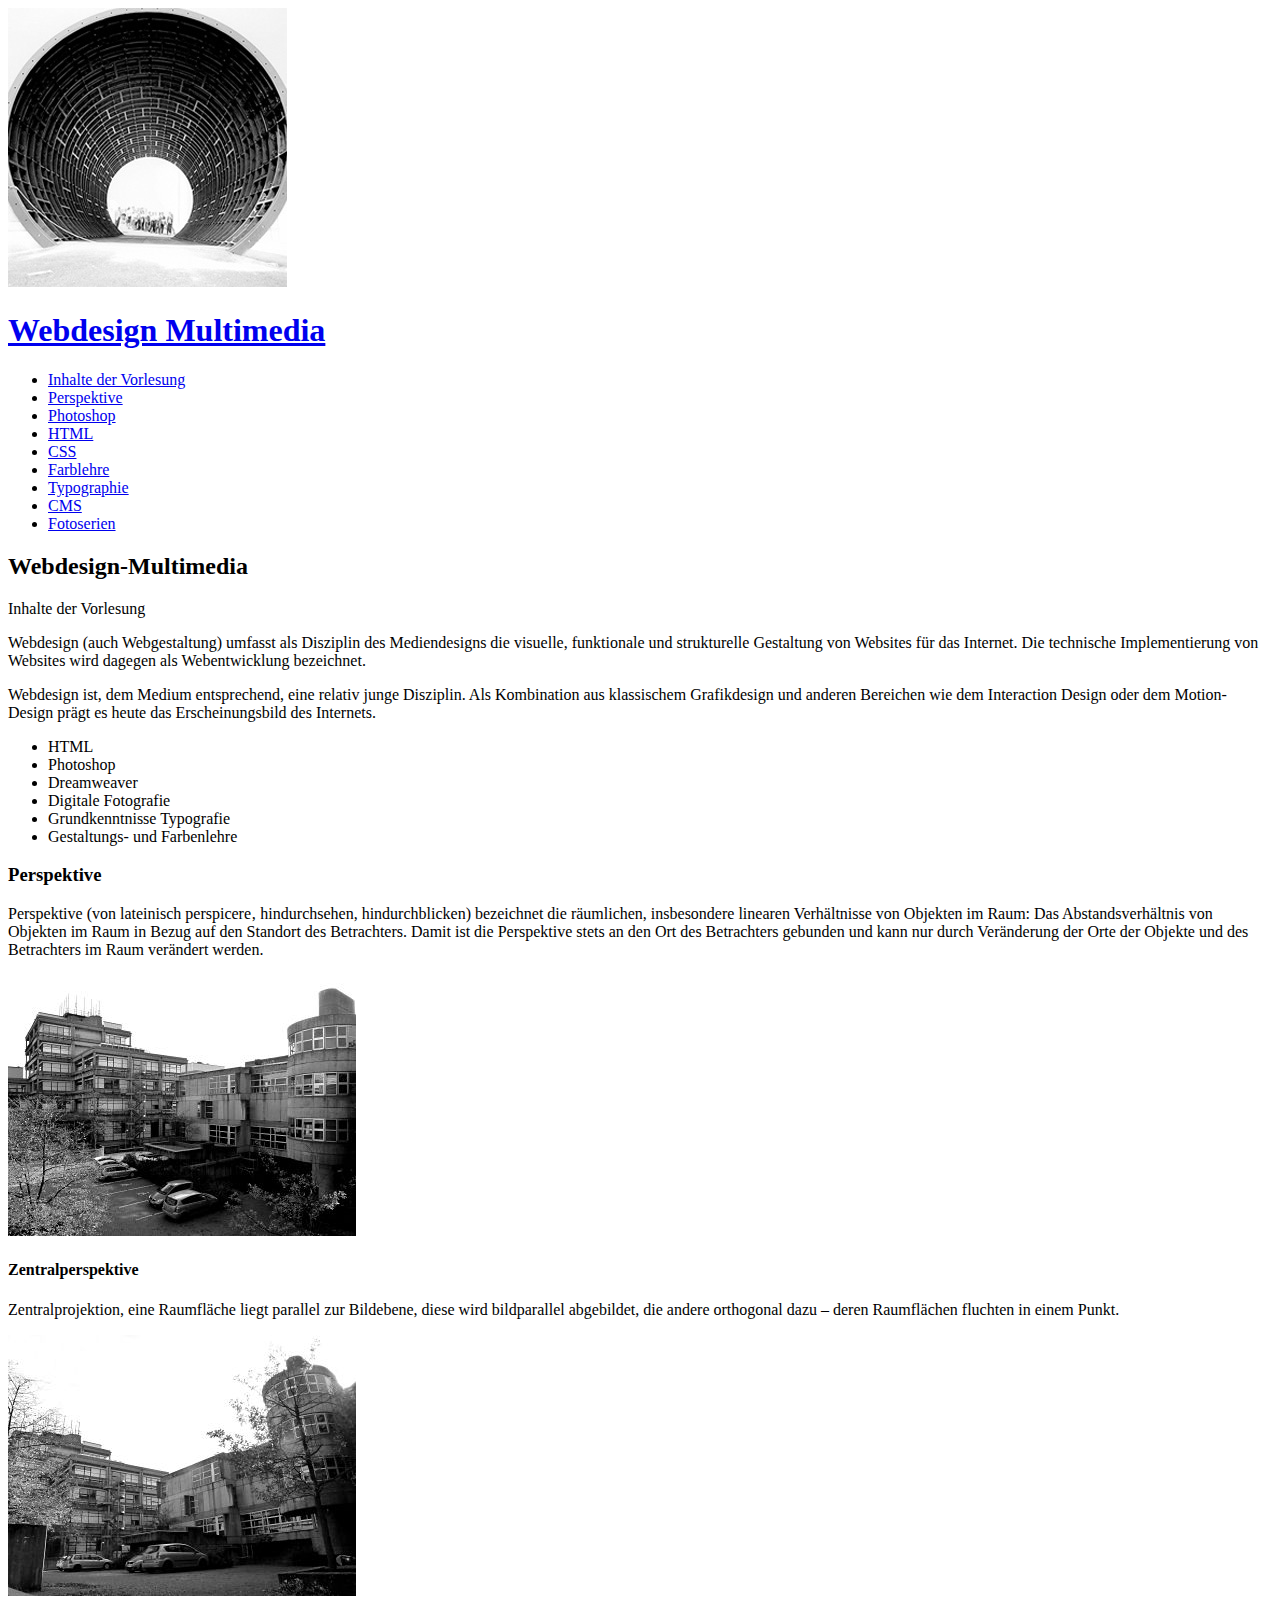
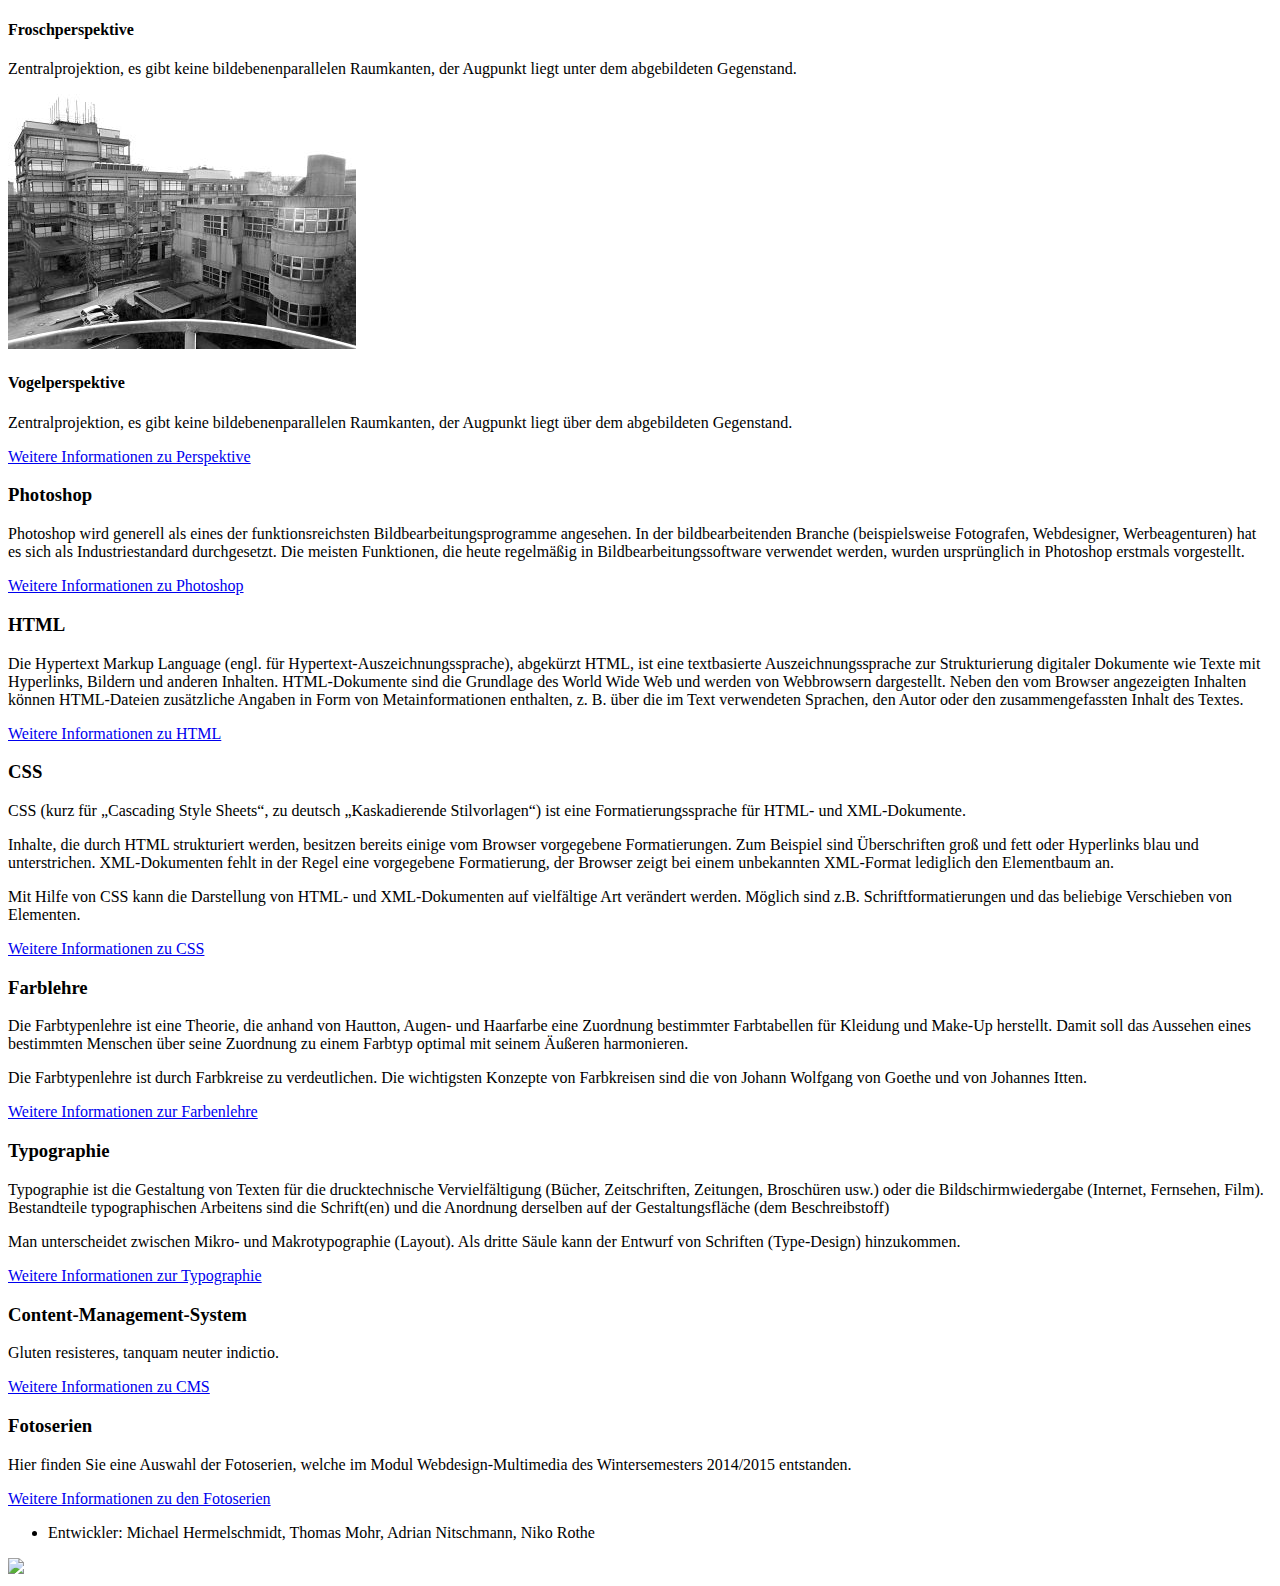
==== commit eddea4e5: "Added Fotoserien" ====
--- a/index.html
+++ b/index.html
@@ -12,12 +12,12 @@
           content="Vorlesungsbegleitende Seite zum Modul Webdesign-Multimedia der Philipps-Universität Marburg">
     <meta charset="UTF-8">
 
-    <script src="https://ajax.googleapis.com/ajax/libs/jquery/2.1.3/jquery.min.js"></script>
+    <script src="js/jquery-2.1.3.min.js"></script>
     <script src="js/jquery.poptrox.js"></script>
-    <script src="js/jquery.scrollzer.js"></script>
-    <script src="js/jquery.scrolly.js"></script>
-    <script src="js/skel.js"></script>
-    <script src="js/skel-layers.js"></script>
+    <script src="js/jquery.scrollzer.min.js"></script>
+    <script src="js/jquery.scrolly.min.js"></script>
+    <script src="js/skel.min.js"></script>
+    <script src="js/skel-layers.min.js"></script>
     <script src="js/init.js"></script>
     <script src="js/easteregg.js"></script>
     <script src="js/lightbox.js"></script>
@@ -51,7 +51,6 @@
                 <li><a href="#one" class="active">Inhalte der Vorlesung</a></li>
                 <li><a href="#two">Perspektive</a></li>
                 <li><a href="#three">Photoshop</a></li>
-                <!-- TODO merge HTML and CSS -->
                 <li><a href="#four">HTML</a></li>
                 <li><a href="#five">CSS</a></li>
                 <li><a href="#six">Farblehre</a></li>
@@ -295,19 +294,31 @@
         </div>
     </section>
 
+    <!-- Dynamically resize banner height -->
     <script>
-        function setBannerHeight() {
-            var header_height = $("header").outerHeight();
-
-            $('head').append('<style>' +
-            '#one:before{' +
-            'height: ' + header_height + 'px;' +
-            '}' +
-            '</style>')
-        }
-
-        skel.on('ready', setBannerHeight());
+        var header_height = $("header").outerHeight();
+
+        $('head').append('<style>' +
+        '#one:before{' +
+        'height: ' + header_height + 'px;' +
+        '}' +
+        '</style>')
     </script>
+
+    <!-- Debug code to check screen resolutions and their breakpoints
+    <script>
+        if (skel.isActive('xsmall'))
+            alert('The "xsmall" breakpoint is active.');
+        else if (skel.isActive('small'))
+            alert('The "small" breakpoint is active.');
+        else if (skel.isActive('medium'))
+            alert('The "medium" breakpoint is active.');
+        else if (skel.isActive('large'))
+            alert('The "large" breakpoint is active.');
+        else if (skel.isActive('xlarge'))
+            alert('The "xlarge" breakpoint is active.');
+    </script>
+    -->
 
 </div>
 <img id="mouseimage" src="images/EasterEgg/niko1.gif"/>
--- a/css/style.css
+++ b/css/style.css
@@ -10,396 +10,413 @@
 
 /* Basic */
 
-    body {
-        background: #fff;
-    }
-
-    body, input, select, textarea {
-        color: #888;
-        font-family: "Lato", sans-serif;
-        font-size: 15pt;
-        font-weight: normal;
-        line-height: 1.75em;
-    }
-
-    a {
-        -moz-transition: color 0.2s ease-in-out, border-color 0.2s ease-in-out;
-        -webkit-transition: color 0.2s ease-in-out, border-color 0.2s ease-in-out;
-        -o-transition: color 0.2s ease-in-out, border-color 0.2s ease-in-out;
-        -ms-transition: color 0.2s ease-in-out, border-color 0.2s ease-in-out;
-        transition: color 0.2s ease-in-out, border-color 0.2s ease-in-out;
-        border-bottom: solid 1px #e4e4e4;
-        color: inherit;
-        text-decoration: none;
-    }
-
-    a:hover {
-        border-bottom-color: transparent;
-        color: #4acaa8 !important;
-    }
-
-    strong, b {
-        color: #777;
-        font-weight: bold;
-    }
-
-    em, i {
-        font-style: italic;
-    }
-
-    p {
-        margin: 0 0 2.25em 0;
-    }
-
-    h1, h2, h3, h4, h5, h6 {
-        color: #777;
-        font-weight: bold;
-        line-height: 1em;
-        margin: 0 0 0.5625em 0;
-    }
-
-    h1 a, h2 a, h3 a, h4 a, h5 a, h6 a {
-        border: 0;
-        color: inherit;
-        text-decoration: none;
-    }
-
-    h2 {
-        font-size: 2em;
-        line-height: 1.5em;
-    }
-
-    h3 {
-        font-size: 1.75em;
-        line-height: 1.5em;
-    }
-
-    h4 {
-        font-size: 1.25em;
-        line-height: 1.5em;
-    }
-
-    h5 {
-        font-size: 0.9em;
-        line-height: 1.5em;
-    }
-
-    h6 {
-        font-size: 0.7em;
-        line-height: 1.5em;
-    }
-
-    sub {
-        font-size: 0.8em;
-        position: relative;
-        top: 0.5em;
-    }
-
-    sup {
-        font-size: 0.8em;
-        position: relative;
-        top: -0.5em;
-    }
-
-    hr {
-        border: 0;
-        border-bottom: solid 2px #f4f4f4;
-        margin: 2.25em 0;
-    }
-
-    hr.major {
-        margin: 3.375em 0;
-    }
-
-    blockquote {
-        border-left: solid 8px #e4e4e4;
-        font-style: italic;
-        margin: 0 0 2.25em 0;
-        padding: 0.5em 0 0.5em 2em;
-    }
-
-    code {
-        background: #555;
-        border-radius: 5px;
-        color: #fff;
-        font-family: "Source Code Pro", monospace;
-        font-size: 0.9em;
-        margin: 0 0.25em;
-        padding: 0.25em 0.65em;
-    }
-
-    pre {
-        font-family: "Source Code Pro", monospace;
-        font-size: 0.9em;
-        margin: 0 0 2.25em 0;
-    }
-
-    pre code {
-        -webkit-overflow-scrolling: touch;
-        display: block;
-        line-height: 1.5em;
-        overflow-x: auto;
-        padding: 1em 1.5em;
-    }
-
-    .align-left {
-        text-align: left;
-    }
-
-    .align-center {
-        text-align: center;
-    }
-
-    .align-right {
-        text-align: right;
-    }
+body {
+    background: #fff;
+}
+
+body, input, select, textarea {
+    color: #888;
+    font-family: "Lato", sans-serif;
+    font-size: 15pt;
+    font-weight: normal;
+    line-height: 1.75em;
+}
+
+a {
+    -moz-transition: color 0.2s ease-in-out, border-color 0.2s ease-in-out;
+    -webkit-transition: color 0.2s ease-in-out, border-color 0.2s ease-in-out;
+    -o-transition: color 0.2s ease-in-out, border-color 0.2s ease-in-out;
+    -ms-transition: color 0.2s ease-in-out, border-color 0.2s ease-in-out;
+    transition: color 0.2s ease-in-out, border-color 0.2s ease-in-out;
+    border-bottom: solid 1px #e4e4e4;
+    color: inherit;
+    text-decoration: none;
+}
+
+a:hover {
+    border-bottom-color: transparent;
+    color: #4acaa8 !important;
+}
+
+strong, b {
+    color: #777;
+    font-weight: bold;
+}
+
+em, i {
+    font-style: italic;
+}
+
+p {
+    margin: 0 0 2.25em 0;
+}
+
+example {
+    color: #ffffff;
+    font-size: 100%;
+    font-style: normal;
+    font-weight: 900;
+    line-height: 100%;
+    display: block;
+}
+
+.inputExample {
+    height: 22px;
+    width: 100px;
+    vertical-align: middle;
+    vertical-text-align: center;
+    font-size: small;
+}
+
+h1, h2, h3, h4, h5, h6 {
+    color: #777;
+    font-weight: bold;
+    line-height: 1em;
+    margin: 0 0 0.5625em 0;
+}
+
+h1 a, h2 a, h3 a, h4 a, h5 a, h6 a {
+    border: 0;
+    color: inherit;
+    text-decoration: none;
+}
+
+h2 {
+    font-size: 2em;
+    line-height: 1.5em;
+}
+
+h3 {
+    font-size: 1.75em;
+    line-height: 1.5em;
+}
+
+h4 {
+    font-size: 1.25em;
+    line-height: 1.5em;
+}
+
+h5 {
+    font-size: 0.9em;
+    line-height: 1.5em;
+}
+
+h6 {
+    font-size: 0.7em;
+    line-height: 1.5em;
+}
+
+sub {
+    font-size: 0.8em;
+    position: relative;
+    top: 0.5em;
+}
+
+sup {
+    font-size: 0.8em;
+    position: relative;
+    top: -0.5em;
+}
+
+hr {
+    border: 0;
+    border-bottom: solid 2px #f4f4f4;
+    margin: 2.25em 0;
+}
+
+hr.major {
+    margin: 3.375em 0;
+}
+
+blockquote {
+    border-left: solid 8px #e4e4e4;
+    font-style: italic;
+    margin: 0 0 2.25em 0;
+    padding: 0.5em 0 0.5em 2em;
+}
+
+code {
+    background: #555;
+    border-radius: 5px;
+    color: #fff;
+    font-family: "Source Code Pro", monospace;
+    font-size: 0.9em;
+    margin: 0 0.25em;
+    padding: 0.25em 0.65em;
+}
+
+pre {
+    font-family: "Source Code Pro", monospace;
+    font-size: 0.9em;
+    margin: 0 0 2.25em 0;
+}
+
+pre code {
+    -webkit-overflow-scrolling: touch;
+    display: block;
+    line-height: 1.5em;
+    overflow-x: auto;
+    padding: 1em 1.5em;
+}
+
+.align-left {
+    text-align: left;
+}
+
+.align-center {
+    text-align: center;
+}
+
+.align-right {
+    text-align: right;
+}
 
 /* Section/Article */
 
-    section.special, article.special {
-        text-align: center;
-    }
-
-    header p {
-        color: #aaa;
-        position: relative;
-        margin: 0 0 1.6875em 0;
-    }
-
-    header h2 + p {
-        font-size: 1.25em;
-        margin-top: -0.5em;
-        line-height: 1.5em;
-    }
-
-    header h3 + p {
-        font-size: 1.1em;
-        margin-top: -0.35em;
-        line-height: 1.5em;
-    }
-
-    header h4 + p,
-    header h5 + p,
-    header h6 + p {
-        font-size: 0.9em;
-        margin-top: -0.25em;
-        line-height: 1.5em;
-    }
-
-    header.major h2 {
-        color: #4acaa8;
-        font-size: 3.5em;
-    }
-
-    header.major h2 + p {
-        color: #777;
-        font-size: 1.75em;
-        font-weight: bold;
-        margin-top: -0.75em;
-    }
+section.special, article.special {
+    text-align: center;
+}
+
+header p {
+    color: #aaa;
+    position: relative;
+    margin: 0 0 1.6875em 0;
+}
+
+header h2 + p {
+    font-size: 1.25em;
+    margin-top: -0.5em;
+    line-height: 1.5em;
+}
+
+header h3 + p {
+    font-size: 1.1em;
+    margin-top: -0.35em;
+    line-height: 1.5em;
+}
+
+header h4 + p,
+header h5 + p,
+header h6 + p {
+    font-size: 0.9em;
+    margin-top: -0.25em;
+    line-height: 1.5em;
+}
+
+header.major h2 {
+    color: #4acaa8;
+    font-size: 3.5em;
+}
+
+header.major h2 + p {
+    color: #777;
+    font-size: 1.75em;
+    font-weight: bold;
+    margin-top: -0.75em;
+}
 
 /* Form */
 
-    form {
-        margin: 0 0 2.25em 0;
-    }
-
-    label {
-        color: #777;
-        display: block;
-        font-size: 0.9em;
-        font-weight: bold;
-        margin: 0 0 1.125em 0;
-    }
-
-    input::-moz-focus-inner {
-        border: 0;
-        padding: 0;
-    }
-
-    input[type="text"],
-    input[type="password"],
-    input[type="email"],
-    select,
-    textarea {
-        -moz-appearance: none;
-        -webkit-appearance: none;
-        -o-appearance: none;
-        -ms-appearance: none;
-        appearance: none;
-        border-radius: 5px;
-        color: inherit;
-        display: block;
-        outline: 0;
-        padding: 0 1em;
-        text-decoration: none;
-        width: 100%;
-    }
-
-    input[type="text"]:invalid,
-    input[type="password"]:invalid,
-    input[type="email"]:invalid,
-    select:invalid,
-    textarea:invalid {
-        box-shadow: none;
-    }
-
-    input[type="text"]:focus,
-    input[type="password"]:focus,
-    input[type="email"]:focus,
-    select:focus,
-    textarea:focus {
-        border-color: #4acaa8;
-    }
-
-    .select-wrapper {
-        text-decoration: none;
-        display: block;
-        position: relative;
-    }
-
-    .select-wrapper:before {
-        content: '\f078';
-        -moz-osx-font-smoothing: grayscale;
-        -webkit-font-smoothing: antialiased;
-        font-family: FontAwesome, sans-serif;
-        font-style: normal;
-        font-weight: normal;
-        text-transform: none !important;
-    }
-
-    .select-wrapper:before {
-        color: #e4e4e4;
-        display: block;
-        height: 2.75em;
-        line-height: 2.75em;
-        pointer-events: none;
-        position: absolute;
-        right: 0;
-        text-align: center;
-        top: 0;
-        width: 2.75em;
-    }
-
-    .select-wrapper select::-ms-expand {
-        display: none;
-    }
-
-    input[type="text"],
-    input[type="password"],
-    input[type="email"],
-    select {
-        height: 2.75em;
-    }
-
-    textarea {
-        padding: 0.75em 1em;
-    }
-
-    input[type="checkbox"],
-    input[type="radio"] {
-        -moz-appearance: none;
-        -webkit-appearance: none;
-        -o-appearance: none;
-        -ms-appearance: none;
-        appearance: none;
-        display: block;
-        float: left;
-        margin-right: -2em;
-        opacity: 0;
-        width: 1em;
-        z-index: -1;
-    }
-
-    input[type="checkbox"] + label,
-    input[type="radio"] + label {
-        text-decoration: none;
-        color: #888;
-        cursor: pointer;
-        display: inline-block;
-        font-size: 1em;
-        font-weight: normal;
-        padding-left: 2.4em;
-        padding-right: 0.75em;
-        position: relative;
-    }
-
-    input[type="checkbox"] + label:before,
-    input[type="radio"] + label:before {
-        -moz-osx-font-smoothing: grayscale;
-        -webkit-font-smoothing: antialiased;
-        font-family: FontAwesome, sans-serif;
-        font-style: normal;
-        font-weight: normal;
-        text-transform: none !important;
-    }
-
-    input[type="checkbox"] + label:before,
-    input[type="radio"] + label:before {
-        background: #fafafa;
-        border-radius: 5px;
-        border: solid 2px #e4e4e4;
-        content: '';
-        display: inline-block;
-        height: 1.65em;
-        left: 0;
-        line-height: 1.58125em;
-        position: absolute;
-        text-align: center;
-        top: 0;
-        width: 1.65em;
-    }
-
-    input[type="checkbox"]:checked + label:before,
-    input[type="radio"]:checked + label:before {
-        background: #989898;
-        border-color: #989898;
-        color: #ffffff;
-        content: '\f00c';
-    }
-
-    input[type="checkbox"]:focus + label:before,
-    input[type="radio"]:focus + label:before {
-        border-color: #4acaa8;
-    }
-
-    input[type="checkbox"] + label:before {
-        border-radius: 5px;
-    }
-
-    input[type="radio"] + label:before {
-        border-radius: 100%;
-    }
-
-    ::-webkit-input-placeholder {
-        color: #aaa !important;
-        font-style: italic;
-        opacity: 1.0;
-    }
-
-    :-moz-placeholder {
-        color: #aaa !important;
-        font-style: italic;
-        opacity: 1.0;
-    }
-
-    ::-moz-placeholder {
-        color: #aaa !important;
-        font-style: italic;
-        opacity: 1.0;
-    }
-
-    :-ms-input-placeholder {
-        color: #aaa !important;
-        font-style: italic;
-        opacity: 1.0;
-    }
-
-    .formerize-placeholder {
-        color: #aaa !important;
-        font-style: italic;
-        opacity: 1.0;
-    }
+form {
+    margin: 0 0 2.25em 0;
+}
+
+label {
+    color: #777;
+    display: block;
+    font-size: 0.9em;
+    font-weight: bold;
+    margin: 0 0 1.125em 0;
+}
+
+input::-moz-focus-inner {
+    border: 0;
+    padding: 0;
+}
+
+input[type="text"],
+input[type="password"],
+input[type="email"],
+select,
+textarea {
+    -moz-appearance: none;
+    -webkit-appearance: none;
+    -o-appearance: none;
+    -ms-appearance: none;
+    appearance: none;
+    border-radius: 5px;
+    color: inherit;
+    display: block;
+    outline: 0;
+    padding: 0 1em;
+    text-decoration: none;
+    width: 100%;
+}
+
+input[type="text"]:invalid,
+input[type="password"]:invalid,
+input[type="email"]:invalid,
+select:invalid,
+textarea:invalid {
+    box-shadow: none;
+}
+
+input[type="text"]:focus,
+input[type="password"]:focus,
+input[type="email"]:focus,
+select:focus,
+textarea:focus {
+    border-color: #4acaa8;
+}
+
+.select-wrapper {
+    text-decoration: none;
+    display: block;
+    position: relative;
+}
+
+.select-wrapper:before {
+    content: '\f078';
+    -moz-osx-font-smoothing: grayscale;
+    -webkit-font-smoothing: antialiased;
+    font-family: FontAwesome, sans-serif;
+    font-style: normal;
+    font-weight: normal;
+    text-transform: none !important;
+}
+
+.select-wrapper:before {
+    color: #e4e4e4;
+    display: block;
+    height: 2.75em;
+    line-height: 2.75em;
+    pointer-events: none;
+    position: absolute;
+    right: 0;
+    text-align: center;
+    top: 0;
+    width: 2.75em;
+}
+
+.select-wrapper select::-ms-expand {
+    display: none;
+}
+
+input[type="text"],
+input[type="password"],
+input[type="email"],
+select {
+    height: 2.75em;
+}
+
+textarea {
+    padding: 0.75em 1em;
+}
+
+input[type="checkbox"],
+input[type="radio"] {
+    -moz-appearance: none;
+    -webkit-appearance: none;
+    -o-appearance: none;
+    -ms-appearance: none;
+    appearance: none;
+    display: block;
+    float: left;
+    margin-right: -2em;
+    opacity: 0;
+    width: 1em;
+    z-index: -1;
+}
+
+input[type="checkbox"] + label,
+input[type="radio"] + label {
+    text-decoration: none;
+    color: #888;
+    cursor: pointer;
+    display: inline-block;
+    font-size: 1em;
+    font-weight: normal;
+    padding-left: 2.4em;
+    padding-right: 0.75em;
+    position: relative;
+}
+
+input[type="checkbox"] + label:before,
+input[type="radio"] + label:before {
+    -moz-osx-font-smoothing: grayscale;
+    -webkit-font-smoothing: antialiased;
+    font-family: FontAwesome, sans-serif;
+    font-style: normal;
+    font-weight: normal;
+    text-transform: none !important;
+}
+
+input[type="checkbox"] + label:before,
+input[type="radio"] + label:before {
+    background: #fafafa;
+    border-radius: 5px;
+    border: solid 2px #e4e4e4;
+    content: '';
+    display: inline-block;
+    height: 1.65em;
+    left: 0;
+    line-height: 1.58125em;
+    position: absolute;
+    text-align: center;
+    top: 0;
+    width: 1.65em;
+}
+
+input[type="checkbox"]:checked + label:before,
+input[type="radio"]:checked + label:before {
+    background: #989898;
+    border-color: #989898;
+    color: #ffffff;
+    content: '\f00c';
+}
+
+input[type="checkbox"]:focus + label:before,
+input[type="radio"]:focus + label:before {
+    border-color: #4acaa8;
+}
+
+input[type="checkbox"] + label:before {
+    border-radius: 5px;
+}
+
+input[type="radio"] + label:before {
+    border-radius: 100%;
+}
+
+::-webkit-input-placeholder {
+    color: #aaa !important;
+    font-style: italic;
+    opacity: 1.0;
+}
+
+:-moz-placeholder {
+    color: #aaa !important;
+    font-style: italic;
+    opacity: 1.0;
+}
+
+::-moz-placeholder {
+    color: #aaa !important;
+    font-style: italic;
+    opacity: 1.0;
+}
+
+:-ms-input-placeholder {
+    color: #aaa !important;
+    font-style: italic;
+    opacity: 1.0;
+}
+
+.formerize-placeholder {
+    color: #aaa !important;
+    font-style: italic;
+    opacity: 1.0;
+}
 
 /* Box */
 
@@ -489,12 +506,6 @@
     border-radius: 100%;
     display: block;
     width: 100%;
-}
-
-#mouseimage {
-    position: absolute;
-    display: none;
-    z-index: 10;
 }
 
 /* List */
@@ -1048,6 +1059,7 @@
 }
 
 /* One */
+
 #one {
     background: url(../images/banner.jpg) no-repeat 10000px 10000px;
 }
@@ -1097,4 +1109,13 @@
 
 #footer .copyright li a {
     color: inherit;
-}+}
+
+/* Miscellaneous */
+
+#mouseimage {
+    position: absolute;
+    display: none;
+    z-index: 10;
+}
+
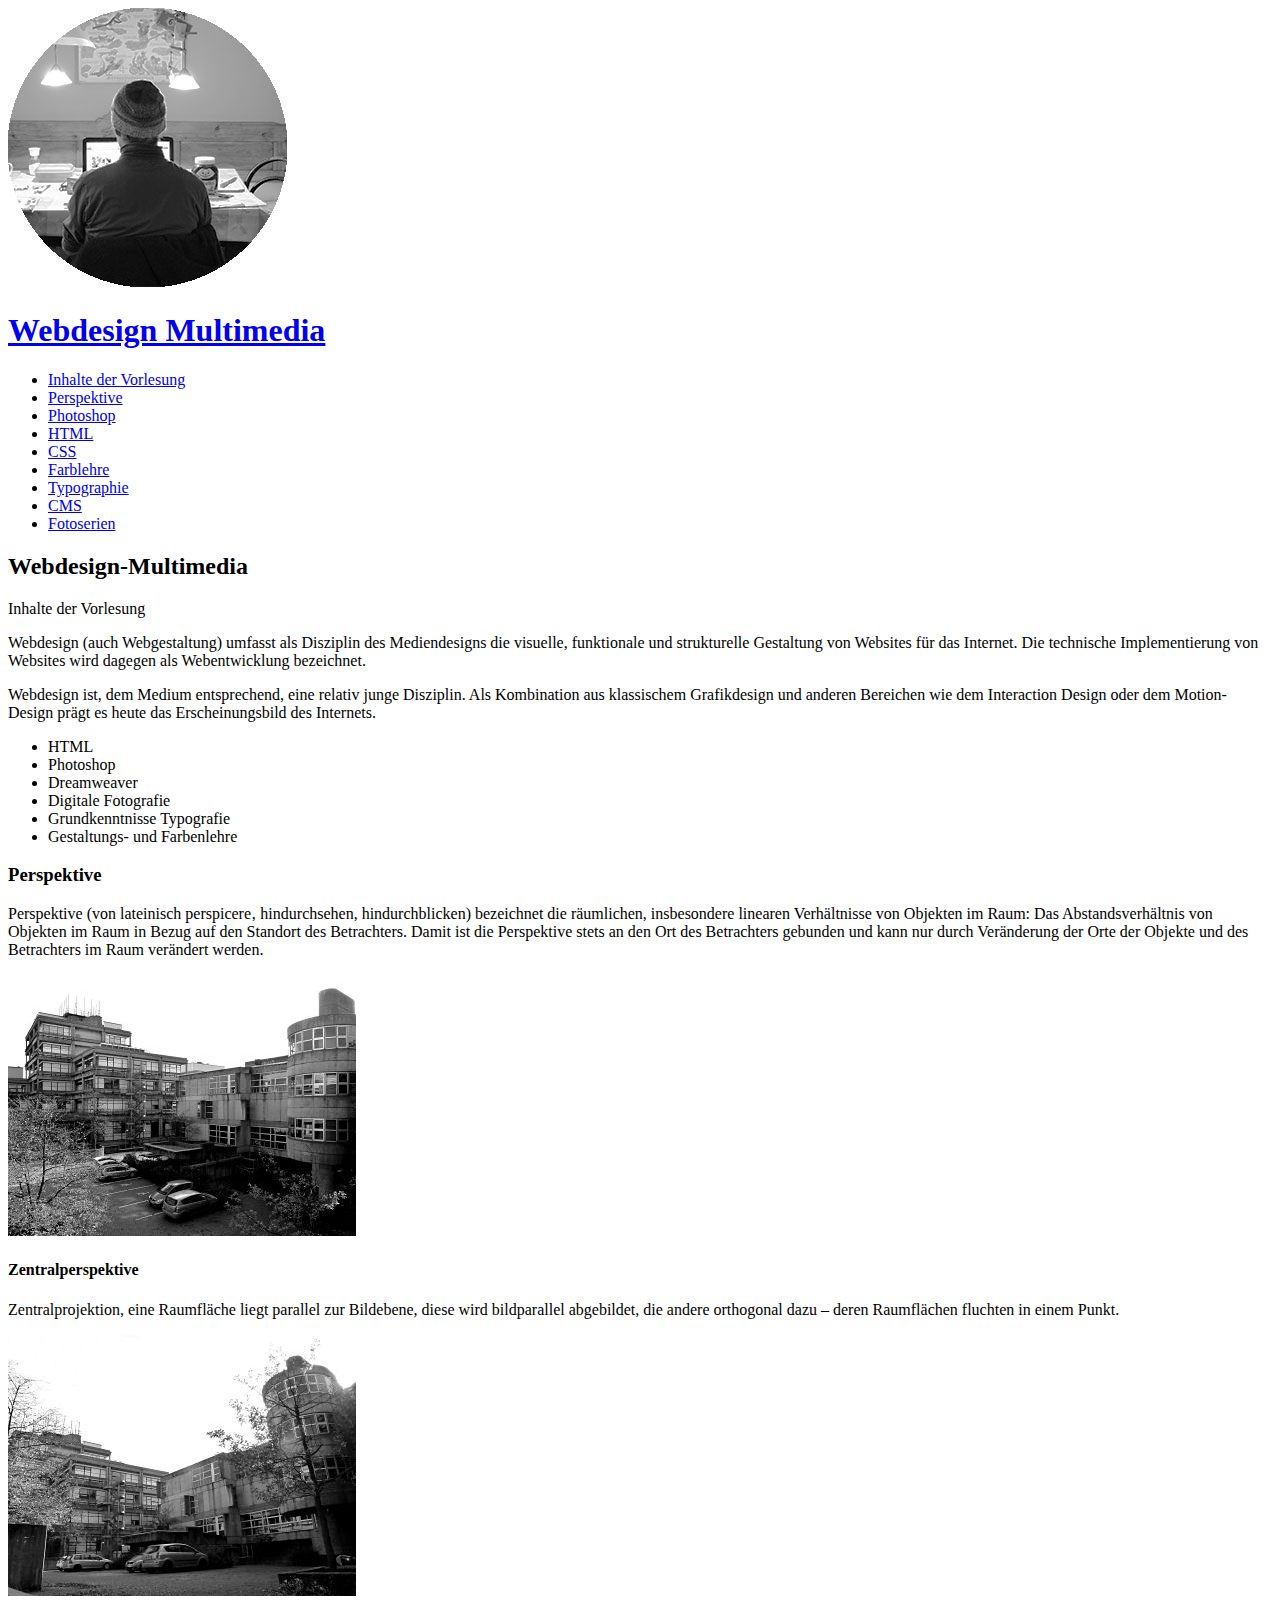
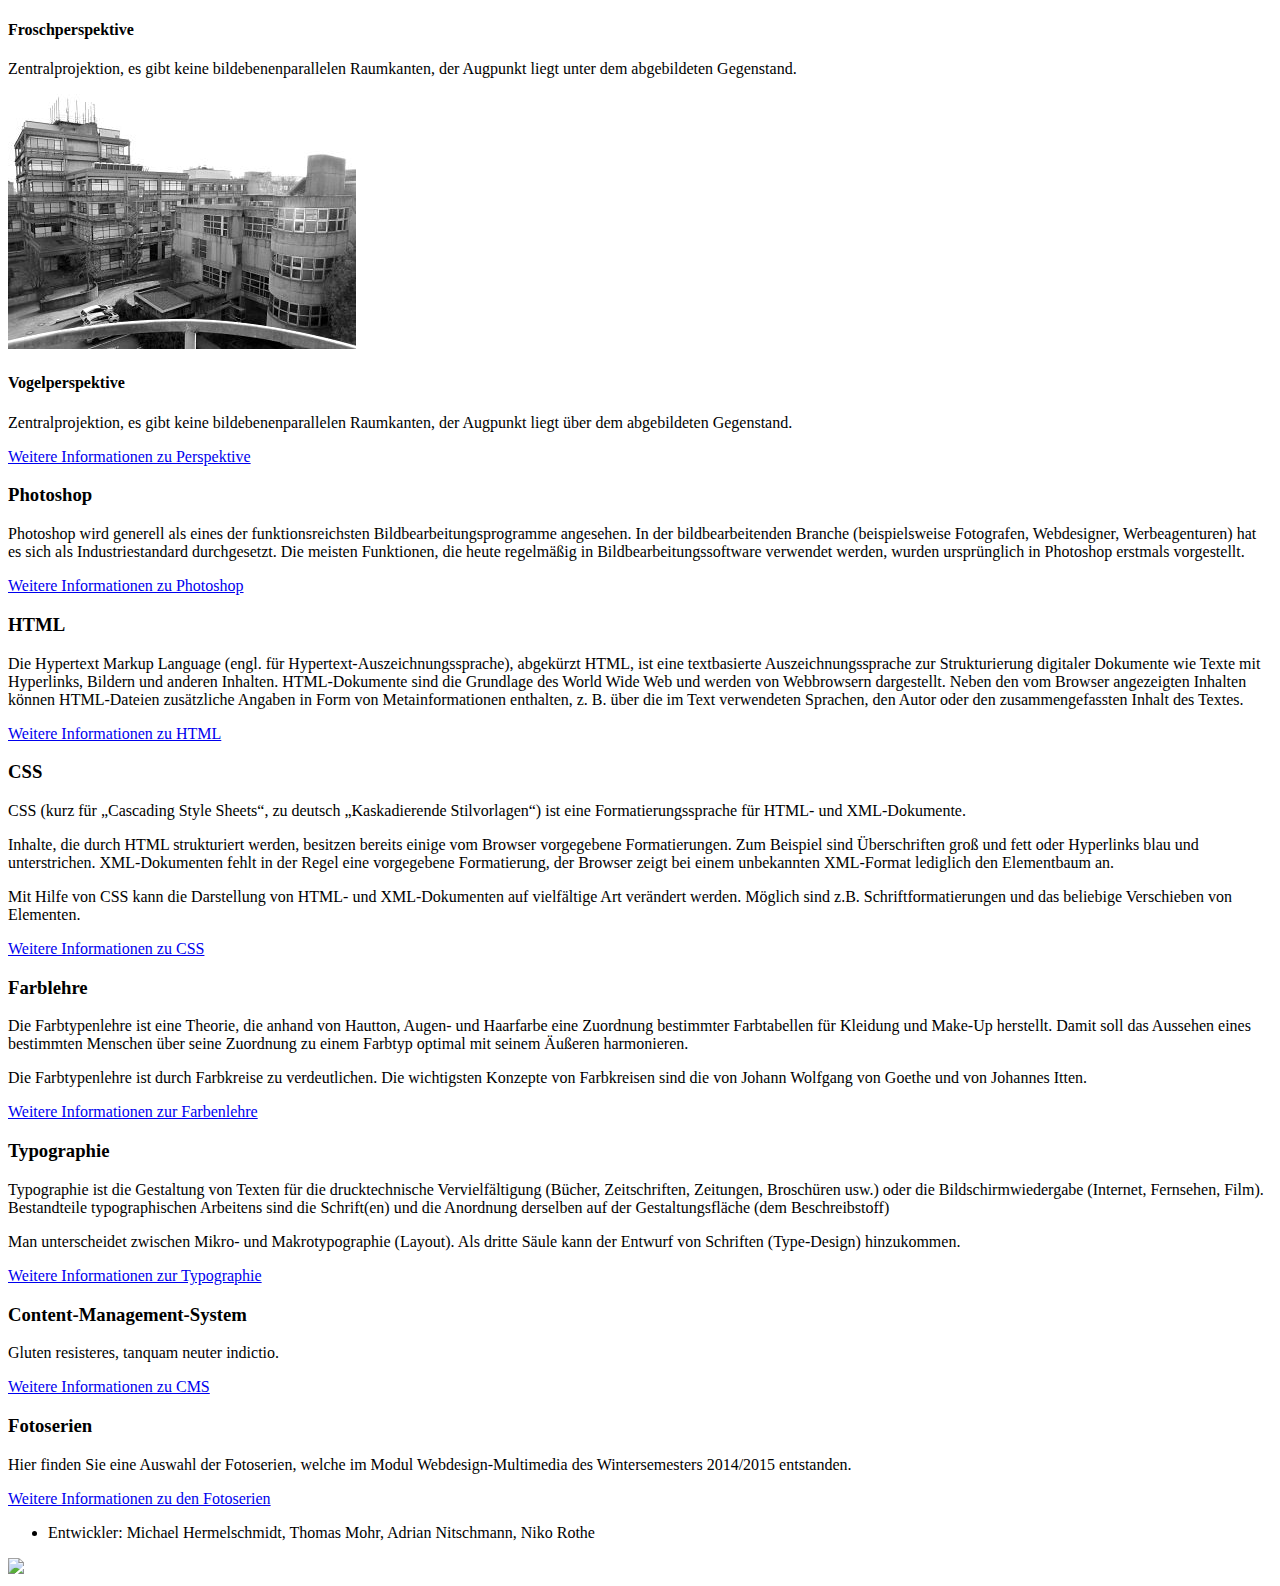
==== commit 9ec18859: "fotoserie adrian" ====
--- a/index.html
+++ b/index.html
@@ -21,6 +21,7 @@
     <script src="js/init.js"></script>
     <script src="js/easteregg.js"></script>
     <script src="js/lightbox.js"></script>
+    <script src="js/banner-resize.js"></script>
 
     <noscript>
         <link rel="stylesheet" href="css/skel.css"/>
@@ -31,6 +32,9 @@
 </head>
 
 <body>
+
+
+
 <div id="wrapper">
 
     <!-- Header -->
@@ -294,16 +298,6 @@
         </div>
     </section>
 
-    <!-- Dynamically resize banner height -->
-    <script>
-        var header_height = $("header").outerHeight();
-
-        $('head').append('<style>' +
-        '#one:before{' +
-        'height: ' + header_height + 'px;' +
-        '}' +
-        '</style>')
-    </script>
 
     <!-- Debug code to check screen resolutions and their breakpoints
     <script>
@@ -320,6 +314,11 @@
     </script>
     -->
 
+    <script language="javascript" type="text/javascript">
+        banner()
+    </script>
+
+
 </div>
 <img id="mouseimage" src="images/EasterEgg/niko1.gif"/>
 </body>
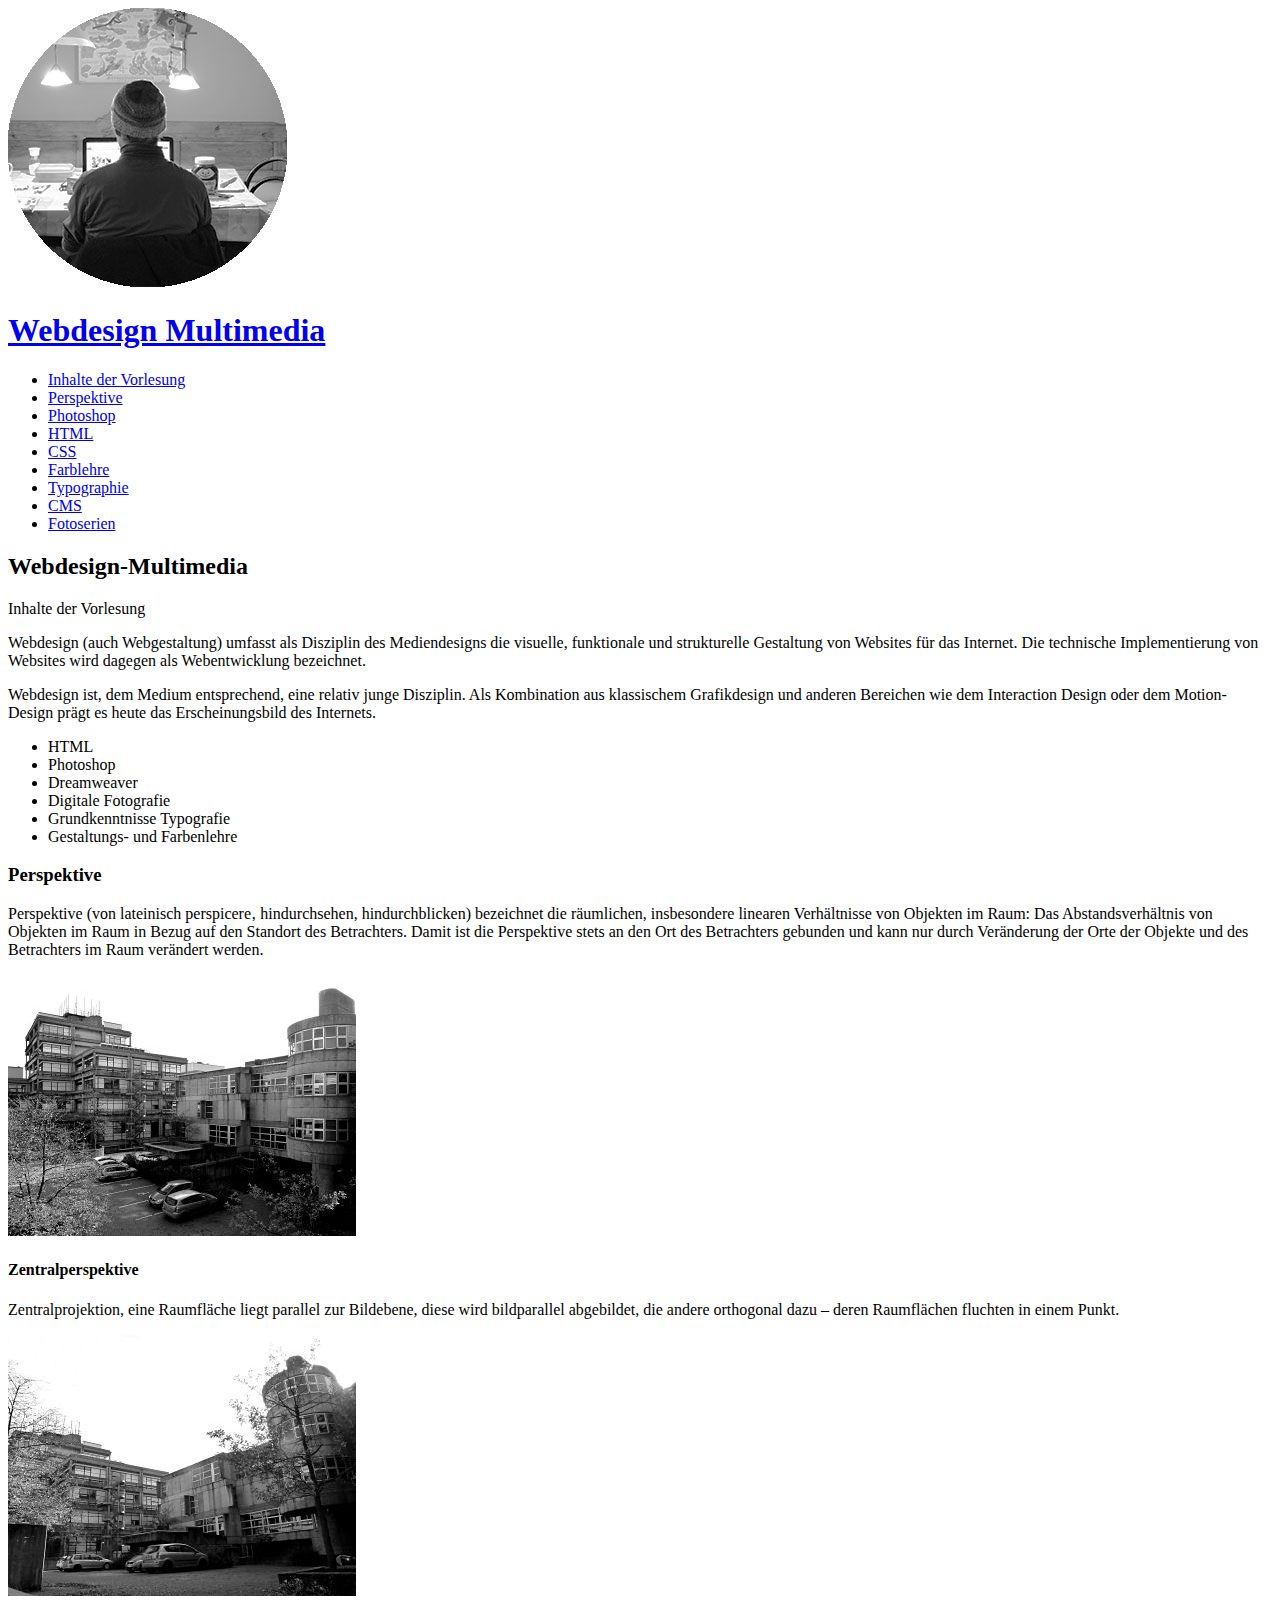
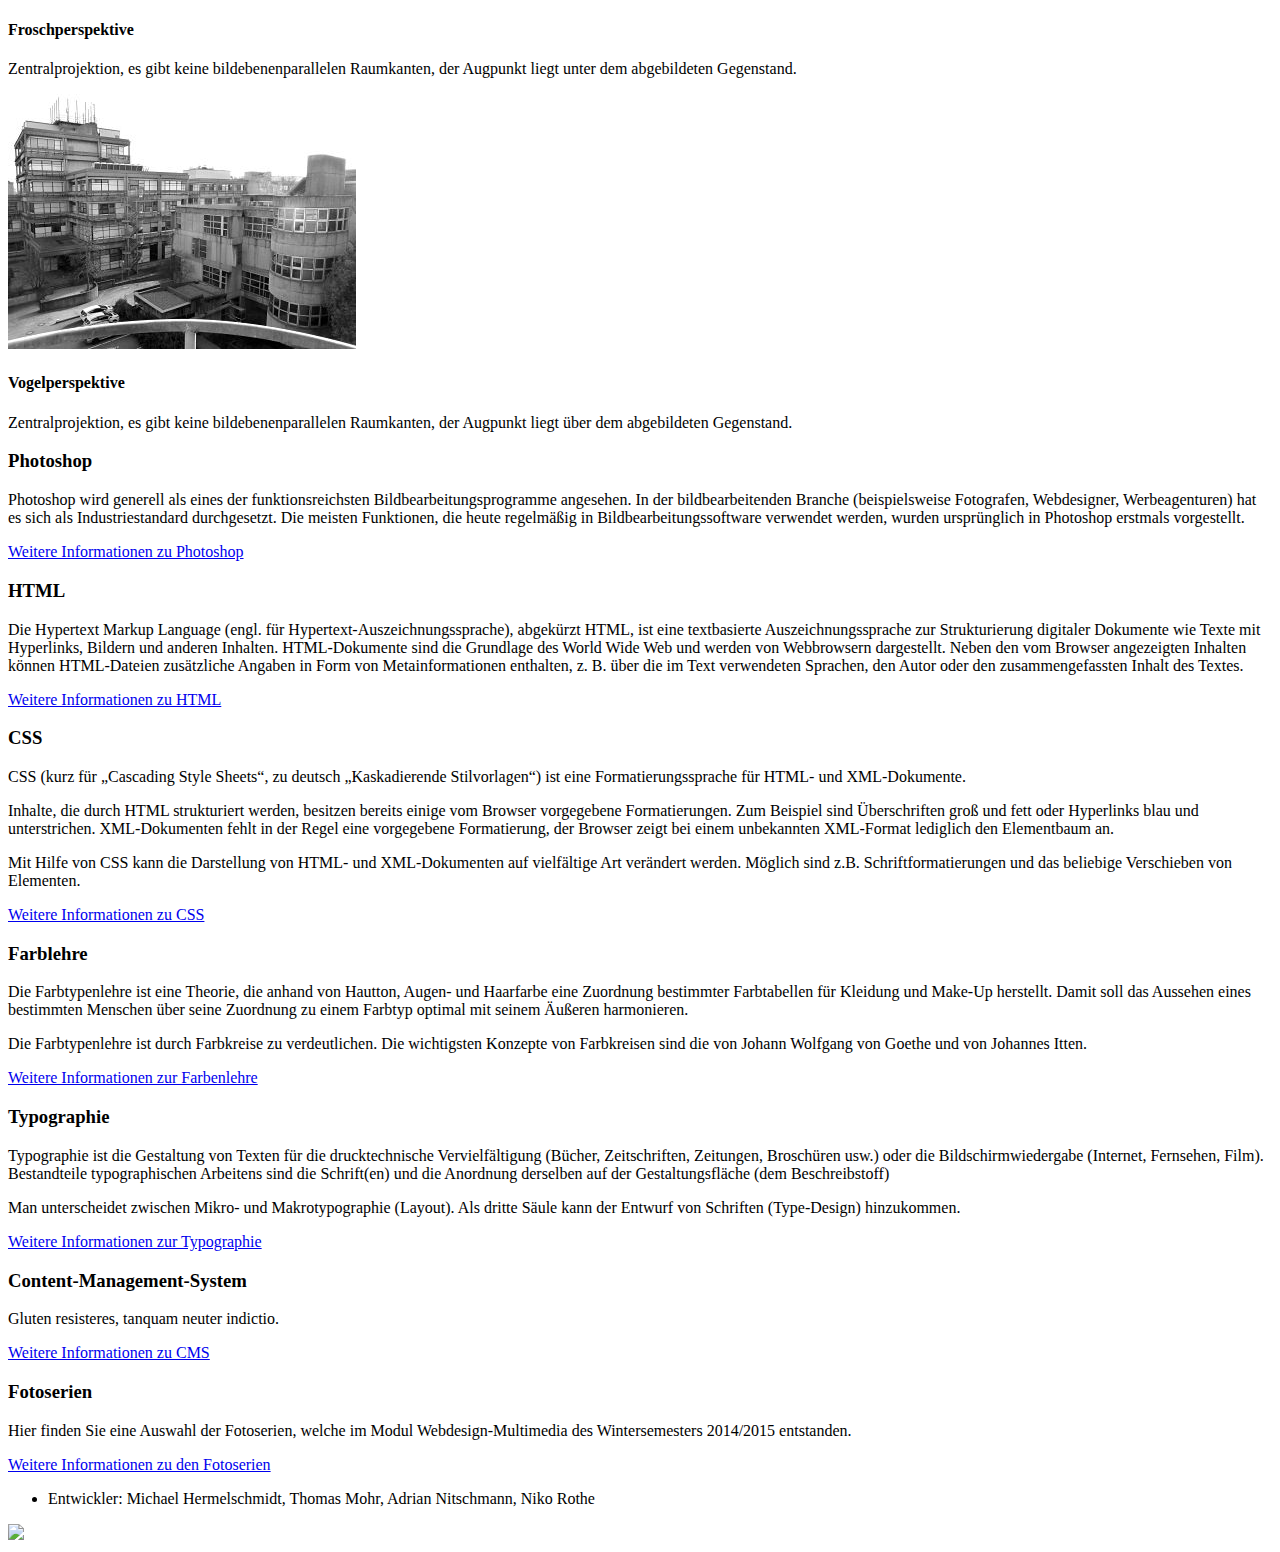
==== commit 5d361756: "Deleted perspektive.html minor code cleanup" ====
--- a/index.html
+++ b/index.html
@@ -11,6 +11,7 @@
     <meta name="description"
           content="Vorlesungsbegleitende Seite zum Modul Webdesign-Multimedia der Philipps-Universität Marburg">
     <meta charset="UTF-8">
+    <meta name="theme-color" content="#4ACAA8">
 
     <script src="js/jquery-2.1.3.min.js"></script>
     <script src="js/jquery.poptrox.js"></script>
@@ -21,7 +22,7 @@
     <script src="js/init.js"></script>
     <script src="js/easteregg.js"></script>
     <script src="js/lightbox.js"></script>
-    <script src="js/banner-resize.js"></script>
+    <script src="js/banner.js"></script>
 
     <noscript>
         <link rel="stylesheet" href="css/skel.css"/>
@@ -163,7 +164,6 @@
                             </div>
                         </article>
                     </div>
-                    <p><a href="perspektive.html">Weitere Informationen zu Perspektive</a></p>
                 </div>
             </div>
         </section>
@@ -269,6 +269,7 @@
                 <div class="features">
                     <h3>Content-Management-System</h3>
 
+                    <!-- TODO add description -->
                     <p>Gluten resisteres, tanquam neuter indictio.</p>
 
                     <p><a href="cms.html">Weitere Informationen zu CMS</a></p>
@@ -298,24 +299,8 @@
         </div>
     </section>
 
-
-    <!-- Debug code to check screen resolutions and their breakpoints
-    <script>
-        if (skel.isActive('xsmall'))
-            alert('The "xsmall" breakpoint is active.');
-        else if (skel.isActive('small'))
-            alert('The "small" breakpoint is active.');
-        else if (skel.isActive('medium'))
-            alert('The "medium" breakpoint is active.');
-        else if (skel.isActive('large'))
-            alert('The "large" breakpoint is active.');
-        else if (skel.isActive('xlarge'))
-            alert('The "xlarge" breakpoint is active.');
-    </script>
-    -->
-
     <script language="javascript" type="text/javascript">
-        banner()
+        setBannerHeight()
     </script>
 
 
